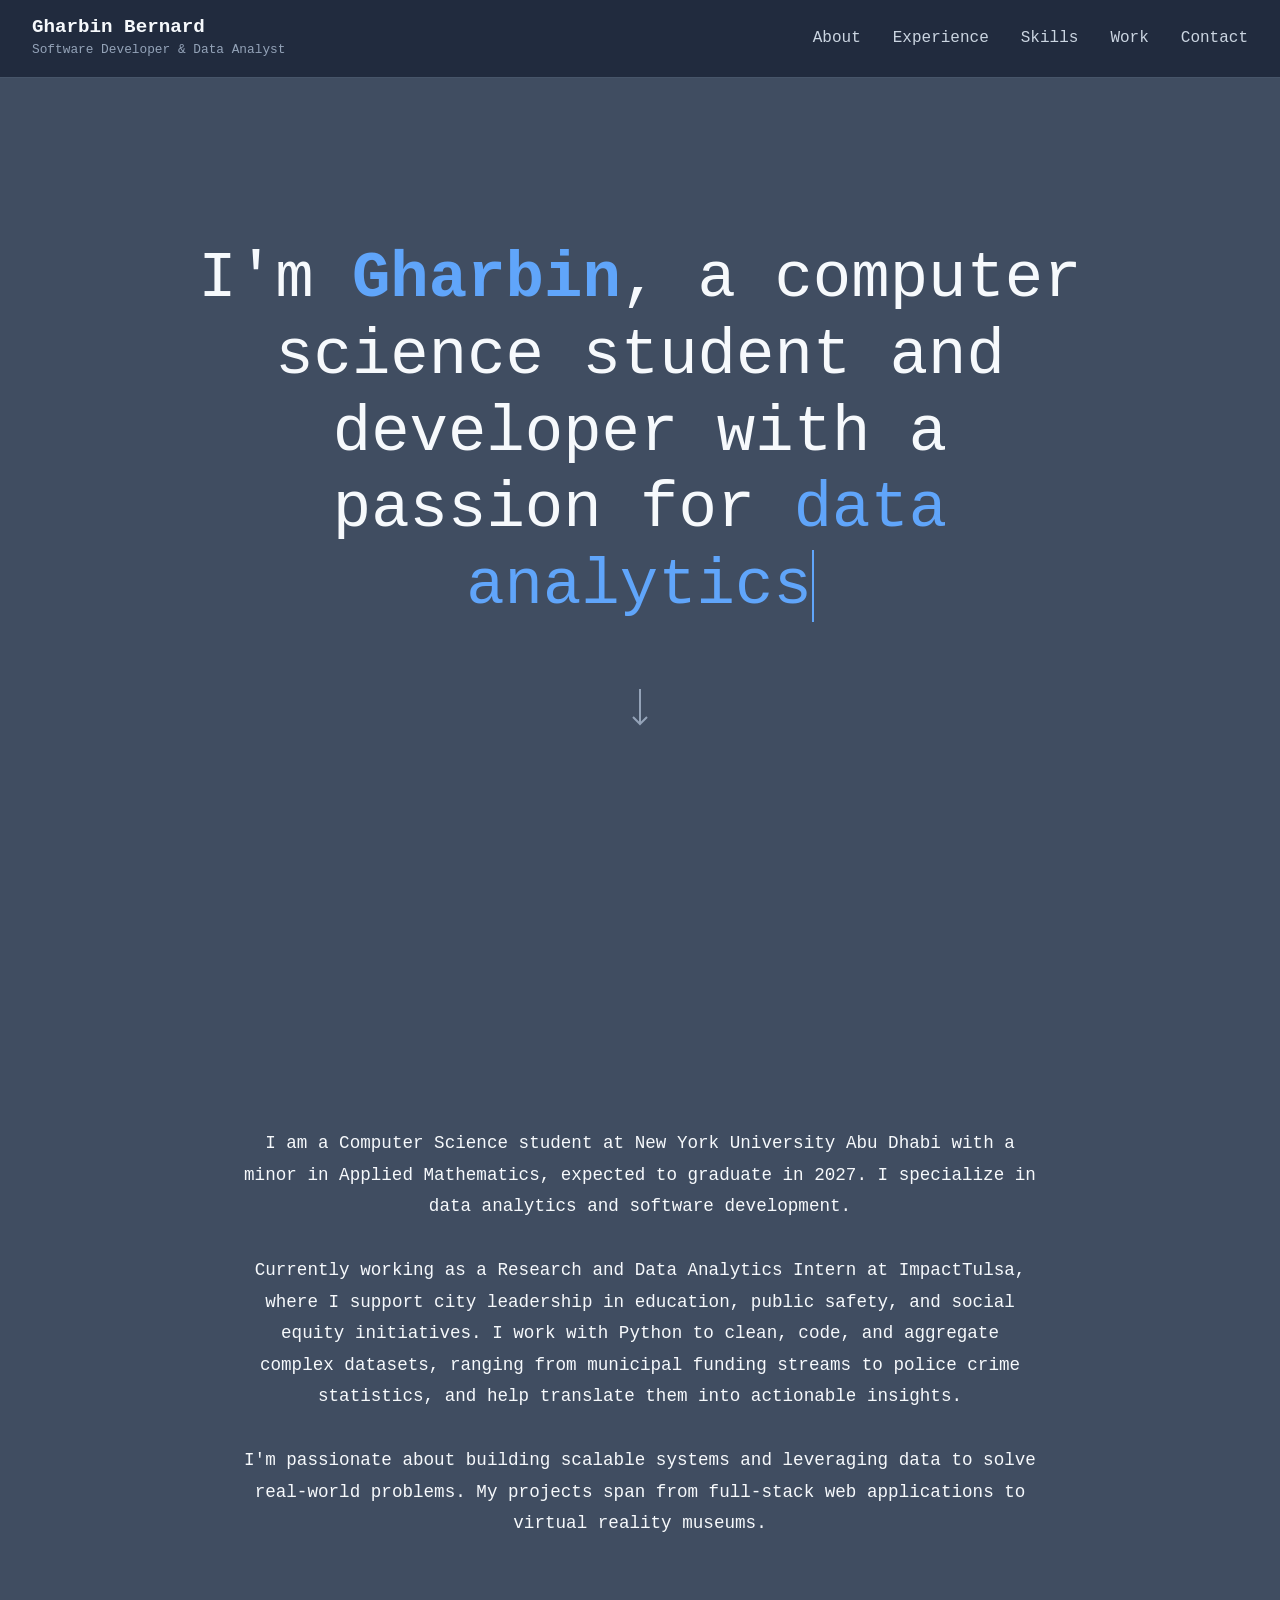
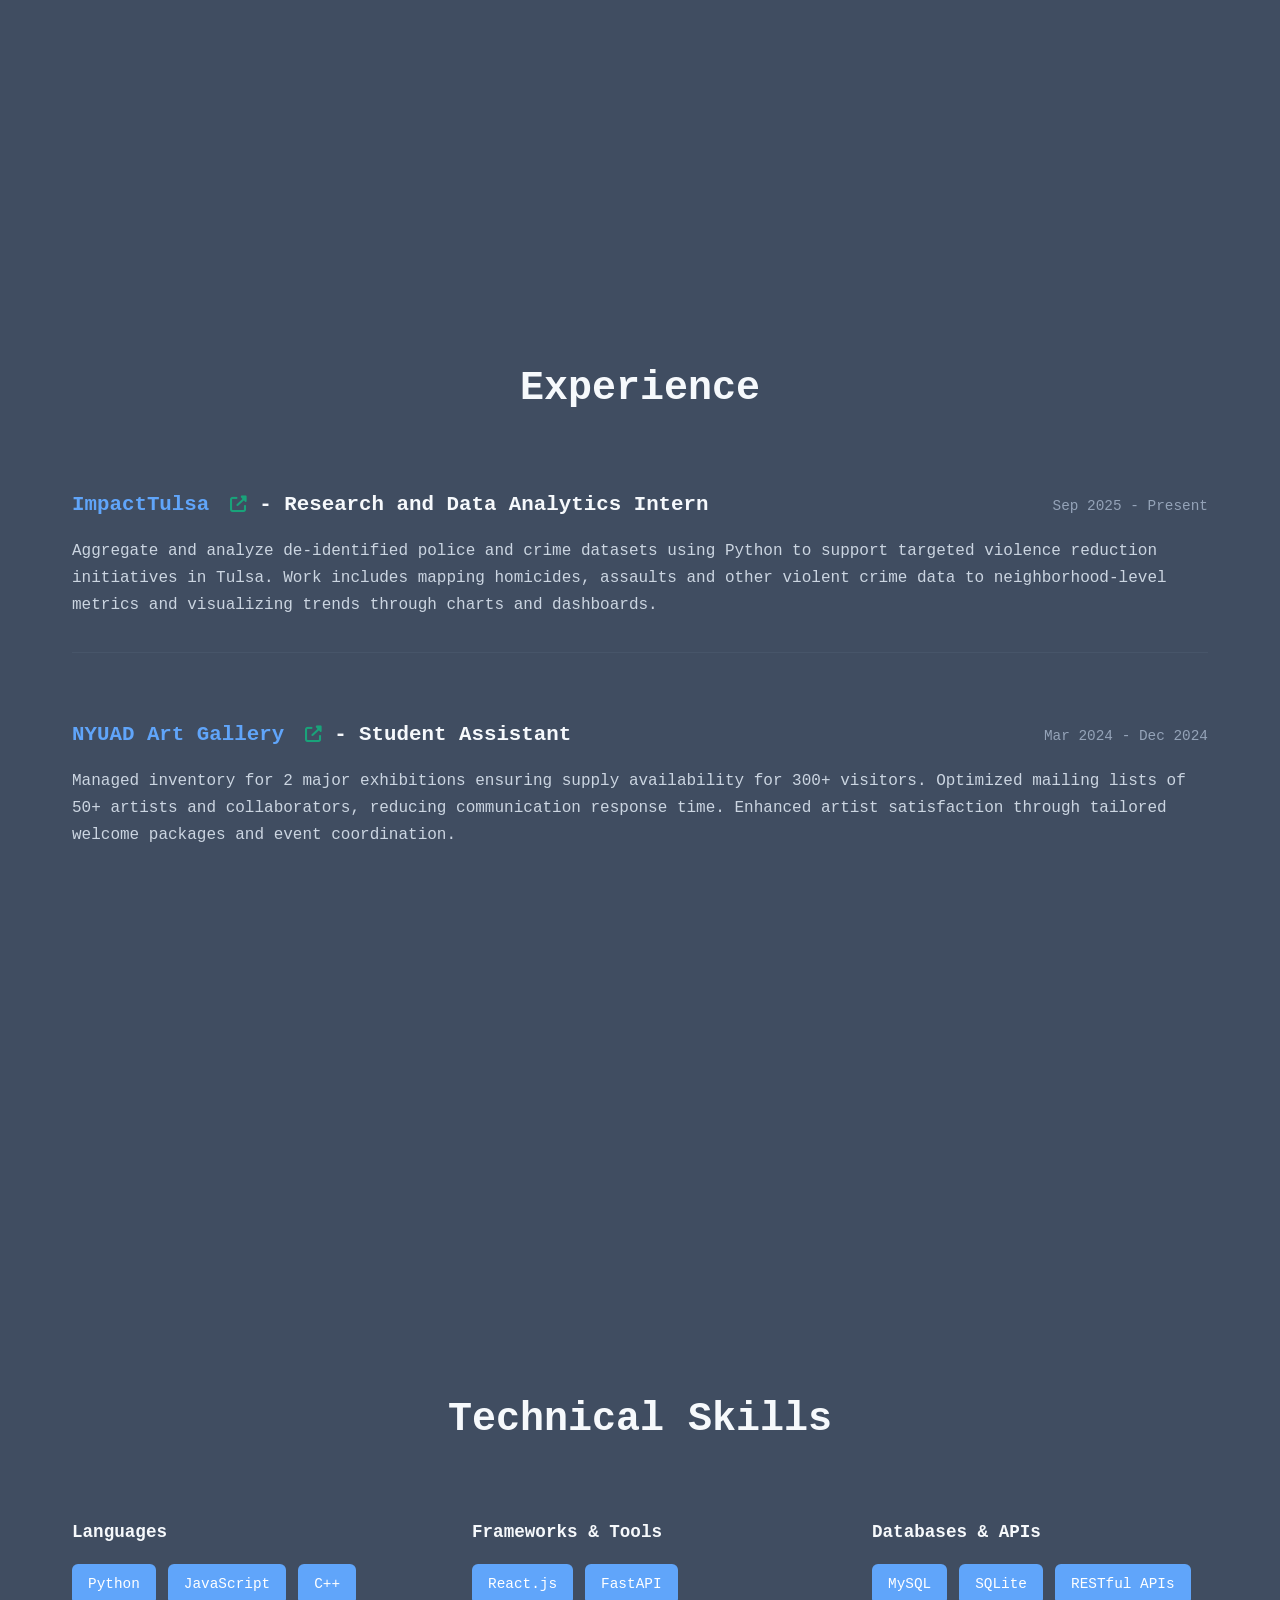
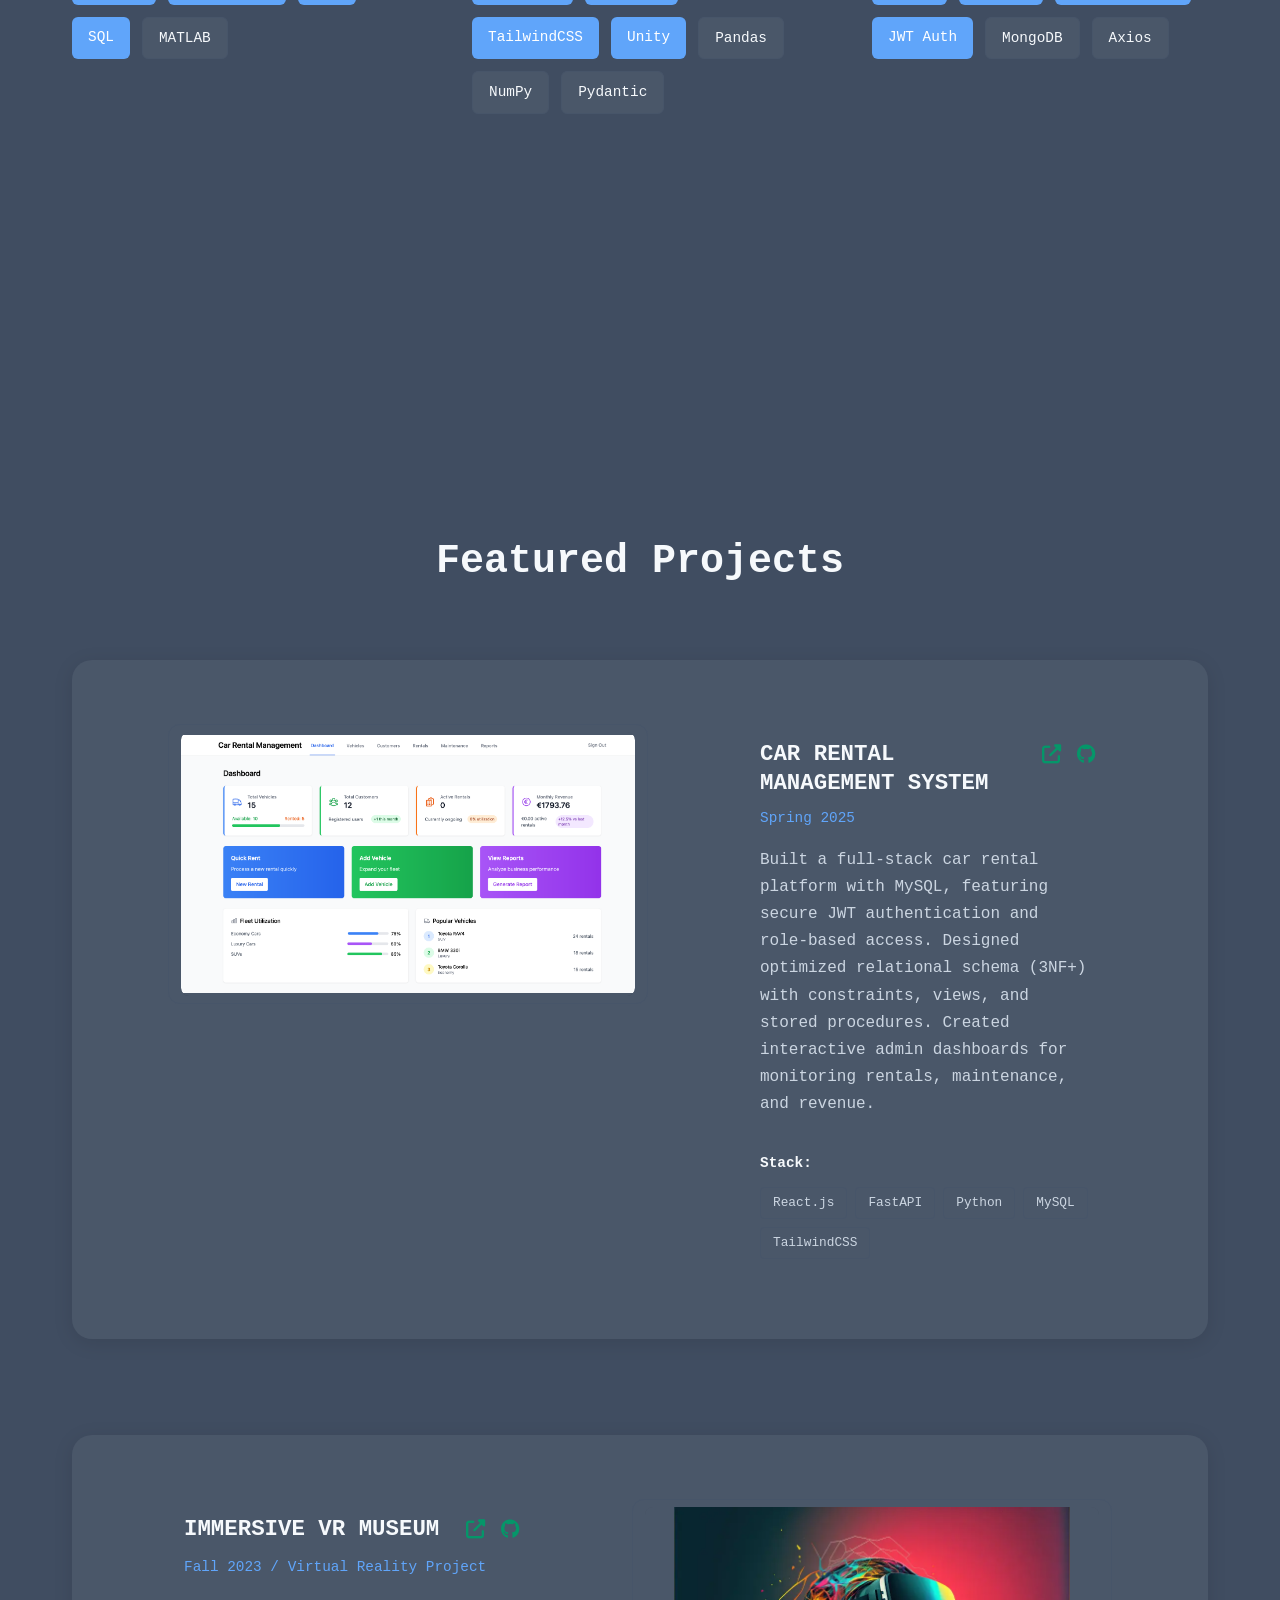
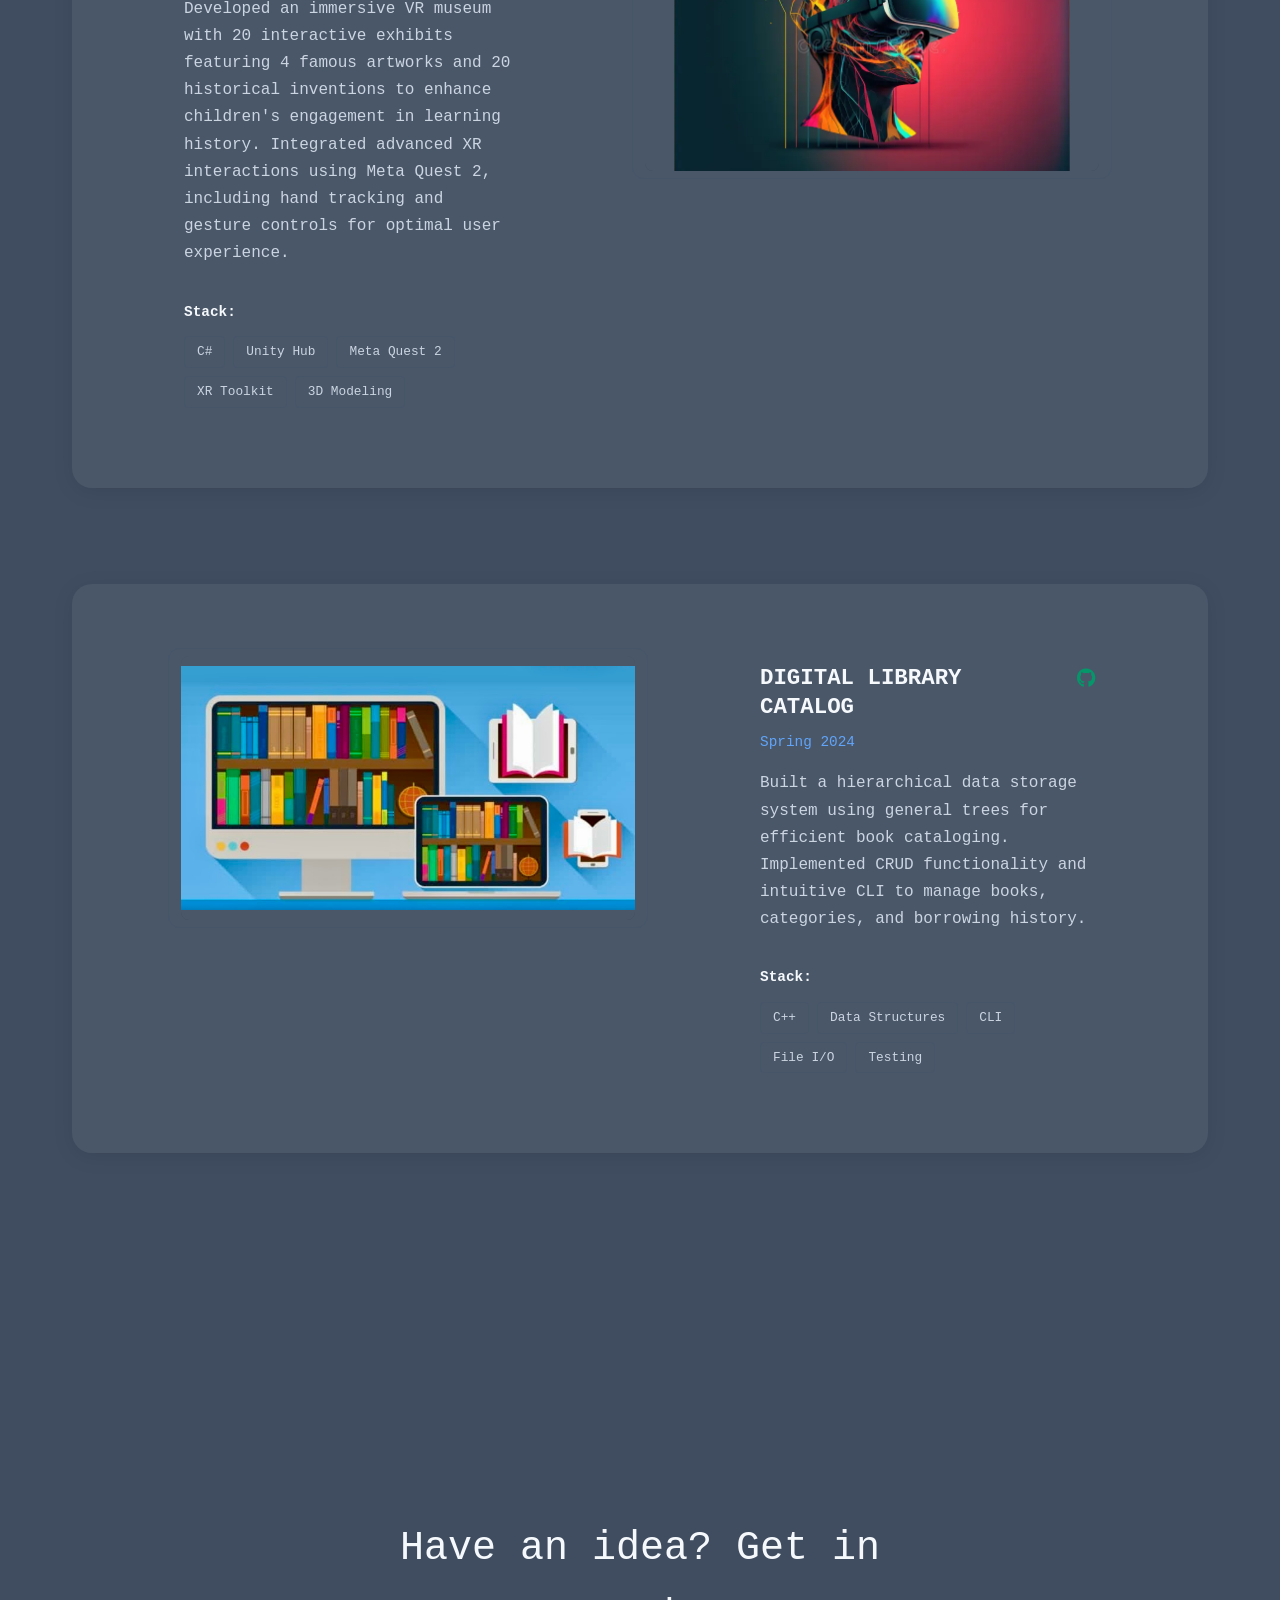
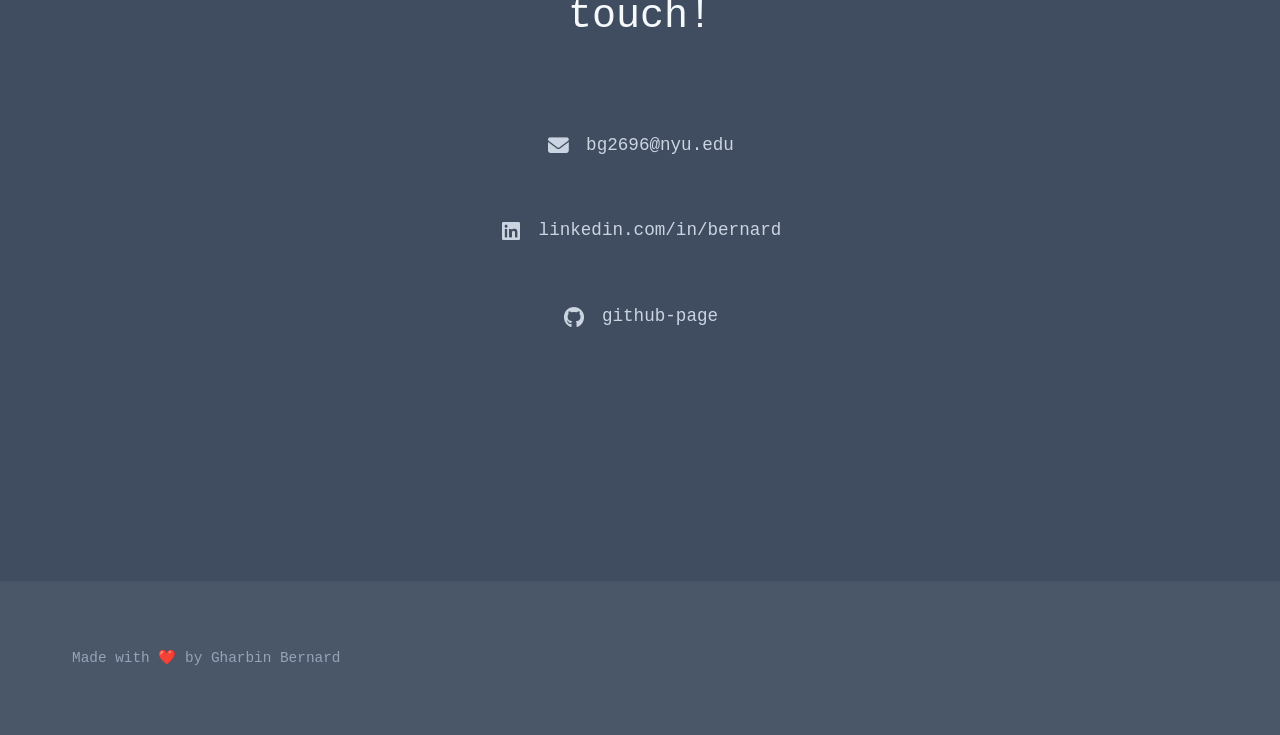
==== index.html @ 81009d08 "Improved scroll snapping and section animations" ====
<!DOCTYPE html>
<html lang="en">
<head>
    <meta charset="UTF-8">
    <meta name="viewport" content="width=device-width, initial-scale=1.0">
    <title>Gharbin Bernard - Software Developer & Data Analyst</title>
    <link rel="stylesheet" href="styles.css">
    <link href="https://fonts.googleapis.com/css2?family=Inter:wght@300;400;500;600;700;800&display=swap" rel="stylesheet">
    <link href="https://fonts.googleapis.com/css2?family=JetBrains+Mono:wght@400;500;600&display=swap" rel="stylesheet">
    <link rel="stylesheet" href="https://cdnjs.cloudflare.com/ajax/libs/font-awesome/6.4.0/css/all.min.css">
</head>
<body>
    <!-- Minimal Navigation -->
    <nav class="nav">
        <div class="nav-brand">
            <span class="brand-text">Gharbin Bernard</span>
            <span class="brand-subtitle">Software Developer & Data Analyst</span>
        </div>
        <div class="nav-links">
            <a href="#about">About</a>
            <a href="#experience">Experience</a>
            <a href="#skills">Skills</a>
            <a href="#work">Work</a>
            <a href="#contact">Contact</a>
        </div>
    </nav>

    <main>
        <!-- Hero Section -->
        <section class="hero" id="home">
        <div class="hero-content">
            <div class="hero-text">
                <h1 class="hero-title">
                    I'm <span class="highlight">Gharbin</span>, a computer science student and developer 
                    with a passion for <span class="typewriter" data-words="data analytics,sofware development,formula 1"></span>
                </h1>
                <div class="hero-arrow">
                    <svg width="24" height="40" viewBox="0 0 24 40">
                        <path d="M12 0L12 35M5 28L12 35L19 28" stroke="currentColor" stroke-width="2" fill="none"/>
                    </svg>
                </div>
            </div>
        </div>
    </section>

    <!-- About Section -->
    <section class="section" id="about">
        <div class="container">
            <div class="section-content">
                <div class="section-text">
                    <p class="intro-text">
                        I am a Computer Science student at New York University Abu Dhabi with a minor in Applied Mathematics, 
                        expected to graduate in 2027. I specialize in data analytics and software development.
                    </p>
                    <p class="intro-text">
                        Currently working as a Research and Data Analytics Intern at ImpactTulsa, 
                        where I support city leadership in education, public safety, and social equity initiatives. 
                        I work with Python to clean, code, and aggregate complex datasets, ranging from municipal funding streams 
                        to police crime statistics, and help translate them into actionable insights. 
                    </p>

                    <p class="intro-text">
                        I'm passionate about building scalable systems and leveraging data to solve real-world problems. 
                        My projects span from full-stack web applications to virtual reality museums.
                    </p>
                </div>
            </div>
        </div>
    </section>

    <!-- Experience Section -->
    <section class="section" id="experience">
        <div class="container">
            <h2 class="section-title">Experience</h2>
            
            <div class="experience-item">
                <div class="exp-header">
                    <h3><a href="https://impacttulsa.org/" target="_blank" class="company-link">ImpactTulsa <i class="fas fa-external-link-alt"></i></a> - Research and Data Analytics Intern</h3>
                    <span class="exp-period">Sep 2025 - Present</span>
                </div>
                <p class="exp-description">
                    <p class="exp-description">
                        Aggregate and analyze de-identified police and crime datasets using Python to support targeted violence reduction initiatives in Tulsa. 
                        Work includes mapping homicides, assaults and other violent crime data to neighborhood-level metrics 
                        and visualizing trends through charts and dashboards. 
            </div>

            <div class="experience-item">
                <div class="exp-header">
                    <h3><a href="https://www.nyuad-artgallery.org/" target="_blank" class="company-link">NYUAD Art Gallery <i class="fas fa-external-link-alt"></i></a> - Student Assistant</h3>
                    <span class="exp-period">Mar 2024 - Dec 2024</span>
                </div>
                <p class="exp-description">
                    Managed inventory for 2 major exhibitions ensuring supply availability for 300+ visitors. 
                    Optimized mailing lists of 50+ artists and collaborators, reducing communication response time. 
                    Enhanced artist satisfaction through tailored welcome packages and event coordination.
                </p>
            </div>
        </div>
    </section>

    <!-- Skills Section -->
    <section class="section" id="skills">
        <div class="container">
            <h2 class="section-title">Technical Skills</h2>
            
            <div class="skills-grid">
                <div class="skill-category">
                    <h3 class="skill-category-title">Languages</h3>
                    <div class="skill-tags">
                        <span class="skill-tag primary">Python</span>
                        <span class="skill-tag primary">JavaScript</span>
                        <span class="skill-tag primary">C++</span>
                        <span class="skill-tag primary">SQL</span>
                        <span class="skill-tag secondary">MATLAB</span>
                    </div>
                </div>
                
                <div class="skill-category">
                    <h3 class="skill-category-title">Frameworks & Tools</h3>
                    <div class="skill-tags">
                        <span class="skill-tag primary">React.js</span>
                        <span class="skill-tag primary">FastAPI</span>
                        <span class="skill-tag primary">TailwindCSS</span>
                        <span class="skill-tag primary">Unity</span>
                        <span class="skill-tag secondary">Pandas</span>
                        <span class="skill-tag secondary">NumPy</span>
                        <span class="skill-tag secondary">Pydantic</span>
                    </div>
                </div>
                
                <div class="skill-category">
                    <h3 class="skill-category-title">Databases & APIs</h3>
                    <div class="skill-tags">
                        <span class="skill-tag primary">MySQL</span>
                        <span class="skill-tag primary">SQLite</span>
                        <span class="skill-tag primary">RESTful APIs</span>
                        <span class="skill-tag primary">JWT Auth</span>
                        <span class="skill-tag secondary">MongoDB</span>
                        <span class="skill-tag secondary">Axios</span>
                    </div>
                </div>
            </div>
        </div>
    </section>

    <!-- Work Section -->
    <section class="section" id="work">
        <div class="container">
            <h2 class="section-title">Featured Projects</h2>
            
            <div class="work-grid">
                <!-- Car Rental Management System -->
                <div class="work-item">
                    <div class="work-image">
                        <div class="project-preview">
                            <img src="images/car_rental.png" alt="Car Rental Management System Screenshot" class="project-screenshot">
                        </div>
                    </div>
                    <div class="work-content">
                        <div class="work-header">
                            <h3>CAR RENTAL MANAGEMENT SYSTEM</h3>
                            <div class="work-links">
                                <a href="https://car-rental-management-system-teal.vercel.app/" class="work-link">
                                    <i class="fas fa-external-link-alt"></i>
                                </a>
                                <a href="https://github.com/GharbinBern/Car-Rental-Management-System" class="work-link">
                                    <i class="fab fa-github"></i>
                                </a>
                            </div>
                        </div>
                        <span class="work-context">Spring 2025 </span>
                        <p class="work-description">
                            Built a full-stack car rental platform with MySQL, featuring secure JWT authentication 
                            and role-based access. Designed optimized relational schema (3NF+) with constraints, views, and stored procedures. 
                            Created interactive admin dashboards for monitoring rentals, maintenance, and revenue.
                        </p>
                        <div class="work-stack">
                            <span class="stack-title">Stack:</span>
                            <div class="stack-tags">
                                <span class="stack-tag">React.js</span>
                                <span class="stack-tag">FastAPI</span>
                                <span class="stack-tag">Python</span>
                                <span class="stack-tag">MySQL</span>
                                <span class="stack-tag">TailwindCSS</span>
                            </div>
                        </div>
                    </div>
                </div>

                <!-- VR Museum -->
                <div class="work-item">
                    <div class="work-image">
                        <div class="project-preview">
                            <img src="images/virtual.png" alt="VR" class="project-screenshot">
                        </div>
                    </div>
                    <div class="work-content">
                        <div class="work-header">
                            <h3>IMMERSIVE VR MUSEUM</h3>
                            <div class="work-links">
                                <a href="#" class="work-link">
                                    <i class="fas fa-external-link-alt"></i>
                                </a>
                                <a href="#" class="work-link">
                                    <i class="fab fa-github"></i>
                                </a>
                            </div>
                        </div>
                        <span class="work-context">Fall 2023 / Virtual Reality Project</span>
                        <p class="work-description">
                            Developed an immersive VR museum with 20 interactive exhibits featuring 4 famous artworks and 20 historical 
                            inventions to enhance children's engagement in learning history. Integrated advanced XR interactions using 
                            Meta Quest 2, including hand tracking and gesture controls for optimal user experience.
                        </p>
                        <div class="work-stack">
                            <span class="stack-title">Stack:</span>
                            <div class="stack-tags">
                                <span class="stack-tag">C#</span>
                                <span class="stack-tag">Unity Hub</span>
                                <span class="stack-tag">Meta Quest 2</span>
                                <span class="stack-tag">XR Toolkit</span>
                                <span class="stack-tag">3D Modeling</span>
                            </div>
                        </div>
                    </div>
                </div>

                <!-- Digital Library Catalog -->
                <div class="work-item">
                    <div class="work-image">
                        <div class="project-preview">
                            <img src="images/digilib Medium.png" alt="Digital Library Catalog" class="project-screenshot">
                        </div>
                    </div>
                    <div class="work-content">
                        <div class="work-header">
                            <h3>DIGITAL LIBRARY CATALOG</h3>
                            <div class="work-links">
                                <a href="https://github.com/GharbinBern/Digital-Library-Catalog" class="work-link">
                                    <i class="fab fa-github"></i>
                                </a>
                            </div>
                        </div>
                        <span class="work-context">Spring 2024 </span>
                        <p class="work-description">
                            Built a hierarchical data storage system using general trees for efficient book cataloging. 
                            Implemented CRUD functionality and intuitive CLI to manage books, categories, and borrowing history. 
                        </p>
                        <div class="work-stack">
                            <span class="stack-title">Stack:</span>
                            <div class="stack-tags">
                                <span class="stack-tag">C++</span>
                                <span class="stack-tag">Data Structures</span>
                                <span class="stack-tag">CLI</span>
                                <span class="stack-tag">File I/O</span>
                                <span class="stack-tag">Testing</span>
                            </div>
                        </div>
                    </div>
                </div>
            </div>
        </div>
    </section>

    <!-- Contact Section -->
    <section class="section" id="contact">
        <div class="container">
            <div class="contact-content">
                <h2 class="contact-title">Have an idea? Get in touch!</h2>
                <div class="contact-links">
                    <a href="mailto:bg2696@nyu.edu" class="contact-link">
                        <i class="fas fa-envelope"></i>
                        <span>bg2696@nyu.edu</span>
                    </a>
                    <a href="https://linkedin.com/in/bernard-gharbin" class="contact-link" target="_blank">
                        <i class="fab fa-linkedin"></i>
                        <span>linkedin.com/in/bernard</span>
                    </a>
                    <a href="https://github.com/GharbinBern" class="contact-link" target="_blank">
                        <i class="fab fa-github"></i>
                        <span>github-page</span>
                    </a>
                </div>
            </div>
        </div>
    </section>
    </main>

    <!-- Footer -->
    <footer class="footer">
        <div class="container">
            <div class="footer-content">
                <p>Made with ❤️  by Gharbin Bernard</p>
            </div>
        </div>
    </footer>

    <script src="script.js"></script>
</body>
</html>
---- styles.css ----
/* Reset and Base Styles */
* {
    margin: 0;
    padding: 0;
    box-sizing: border-box;
    -webkit-tap-highlight-color: transparent;
    -webkit-touch-callout: none;
    -webkit-user-select: none;
    -moz-user-select: none;
    -ms-user-select: none;
    user-select: none;
}

/* Remove focus outlines globally */
*:focus,
*:focus-visible,
*:active {
    outline: none !important;
    box-shadow: none !important;
}


:root {
    /* Dark Theme Colors */
    --primary-color: #ffffff;
    --secondary-color: #cbd5e1;
    --accent-color: #60a5fa;
    --accent-hover: #3b82f6;
    --text-primary: #f6f9fc;
    --text-secondary: #cbd5e1;
    --text-muted: #94a3b8;
    --background: #404d61;
    --surface: #4a5769;
    --border: #475569;
    --success: #10b981;

    /* Typography */
    --font-mono: 'Courier New', 'Courier', monospace;
    
    /* Spacing */
    --space-sm: 1rem;
    --space-md: 2rem;
    --space-lg: 4rem;
    --space-xl: 6rem;
    --space-2xl: 8rem;
    
    /* Transitions */
    --transition: all 0.3s cubic-bezier(0.4, 0, 0.2, 1);
}

html {
    scroll-behavior: smooth;
    scroll-snap-type: y mandatory;
}

body {
    font-family: var(--font-mono);
    background-color: var(--background);
    color: var(--text-primary);
    line-height: 1.7;
    font-size: 16px;
    transition: var(--transition);
    overflow-x: hidden;
    opacity: 0;
    animation: pageLoad 0.8s ease-out forwards;
    min-height: 100vh;
}

@keyframes pageLoad {
    to { opacity: 1; }
}

/* Navigation */
.nav {
    position: fixed;
    top: 0;
    left: 0;
    right: 0;
    background: rgba(15, 23, 42, 0.9);
    backdrop-filter: blur(10px);
    border-bottom: 1px solid var(--border);
    padding: 1rem 2rem;
    display: grid;
    grid-template-columns: 1fr auto;
    align-items: center;
    z-index: 1000;
    transition: var(--transition);
}

.nav-brand {
    display: flex;
    flex-direction: column;
}

.brand-text {
    font-size: 1.2rem;
    font-weight: 700;
    color: var(--text-primary);
    line-height: 1.2;
}

.brand-subtitle {
    font-size: 0.8rem;
    color: var(--text-muted);
    font-weight: 400;
}

.nav-links {
    display: flex;
    gap: 2rem;
}

.nav-links a {
    color: var(--text-secondary);
    text-decoration: none;
    font-weight: 500;
    transition: var(--transition);
    position: relative;
}

.nav-links a:hover {
    color: var(--accent-color);
}

.nav-links a::after {
    content: '';
    position: absolute;
    bottom: -4px;
    left: 0;
    width: 0;
    height: 2px;
    background: var(--accent-color);
    transition: width 0.3s cubic-bezier(0.25, 0.46, 0.45, 0.94);
    border-radius: 1px;
}

.nav-links a:hover::after,
.nav-links a.active::after {
    width: 100%;
}

.nav-links a.active {
    color: var(--accent-color);
}

/* Layout */
.container {
    max-width: 1200px;
    margin: 0 auto;
    padding: 0 2rem;
}

.section {
    padding: var(--space-2xl) 0;
    min-height: 100vh;
    display: flex;
    align-items: center;
    scroll-snap-align: start;
    scroll-snap-stop: always;
}

.section:first-of-type {
    padding-top: calc(var(--space-2xl) + 80px);
}

/* Hero Section */
.hero {
    min-height: 100vh;
    display: flex;
    align-items: center;
    justify-content: center;
    text-align: center;
    padding-top: 80px;
    scroll-snap-align: start;
    scroll-snap-stop: always;
}

.hero-content {
    max-width: 900px;
}

.hero-title {
    font-size: clamp(2.5rem, 5vw, 4rem);
    font-weight: 300;
    line-height: 1.2;
    margin-bottom: var(--space-lg);
    color: var(--text-primary);
}

.highlight {
    color: var(--accent-color);
    font-weight: 600;
}

.typewriter {
    color: var(--accent-color);
    font-weight: 500;
    border-right: 2px solid var(--accent-color);
    animation: blink 1s infinite;
}

@keyframes blink {
    0%, 50% { border-right-color: var(--accent-color); }
    51%, 100% { border-right-color: transparent; }
}

.hero-arrow {
    margin-top: var(--space-lg);
    color: var(--text-muted);
    animation: bounce 2s infinite;
}

@keyframes bounce {
    0%, 20%, 50%, 80%, 100% { transform: translateY(0); }
    40% { transform: translateY(-10px); }
    60% { transform: translateY(-5px); }
}

/* Section Styling */
.section-title {
    font-size: 2.5rem;
    font-weight: 700;
    color: var(--text-primary);
    margin-bottom: var(--space-lg);
    text-align: center;
}

.section-content {
    max-width: 800px;
    margin: 0 auto;
    text-align: center;
}

.intro-text {
    font-size: 1.1rem;
    line-height: 1.8;
    color: var(--text-primary);
    margin-bottom: var(--space-md);
}

/* Experience Section */
.experience-item {
    margin-bottom: var(--space-lg);
    padding-bottom: var(--space-md);
    border-bottom: 1px solid var(--border);
}

.experience-item:last-child {
    border-bottom: none;
}

.exp-header {
    display: flex;
    justify-content: space-between;
    align-items: baseline;
    margin-bottom: var(--space-sm);
    flex-wrap: wrap;
    gap: 1rem;
}

.exp-header h3 {
    font-size: 1.3rem;
    font-weight: 600;
    color: var(--text-primary);
}

.exp-period {
    font-family: var(--font-mono);
    font-size: 0.9rem;
    color: var(--text-muted);
    font-weight: 500;
}

.exp-description {
    color: var(--text-secondary);
    line-height: 1.7;
}

.company-link {
    color: var(--accent-color);
    text-decoration: none;
    transition: var(--transition);
    font-weight: 600;
}

.company-link:hover {
    color: var(--accent-hover);
    text-shadow: 0 0 8px rgba(96, 165, 250, 0.3);
}

.company-link i {
    font-size: 0.8em;
    margin-left: 0.5rem;
    opacity: 0.8;
    transition: var(--transition);
    color: var(--success);
}

.company-link:hover i {
    opacity: 1;
    transform: translateX(2px) scale(1.1);
    color: #059669;
}

/* Skills Section */
.skills-grid {
    display: grid;
    grid-template-columns: repeat(3, 1fr);
    gap: var(--space-lg);
    margin-top: var(--space-lg);
}

.skill-category {
    text-align: left;
}

.skill-category-title {
    font-size: 1.1rem;
    font-weight: 600;
    color: var(--text-primary);
    margin-bottom: var(--space-sm);
    font-family: var(--font-mono);
}

.skill-tags {
    display: flex;
    flex-wrap: wrap;
    gap: 0.75rem;
}

.skill-tag {
    padding: 0.5rem 1rem;
    border-radius: 6px;
    font-size: 0.9rem;
    font-weight: 500;
    transition: var(--transition);
    cursor: default;
    position: relative;
    overflow: hidden;
}

.skill-tag::before {
    content: '';
    position: absolute;
    top: 0;
    left: -100%;
    width: 100%;
    height: 100%;
    background: linear-gradient(90deg, transparent, rgba(255, 255, 255, 0.3), transparent);
    transition: left 0.5s;
}

.skill-tag:hover::before {
    left: 100%;
}

.skill-tag:hover {
    transform: translateY(-2px) scale(1.05);
}

.skill-tag.primary {
    background: var(--accent-color);
    color: white;
}

.skill-tag.secondary {
    background: var(--surface);
    color: var(--text-primary);
    border: 1px solid var(--border);
}

.skill-tag.learning {
    background: var(--surface);
    color: var(--text-muted);
    border: 1px dashed var(--border);
}

/* Work Section */
.work-grid {
    display: flex;
    flex-direction: column;
    gap: var(--space-xl);
    margin-top: var(--space-md);
}

.work-item {
    display: grid;
    grid-template-columns: 1fr 1fr;
    gap: var(--space-xl);
    align-items: stretch;
    padding: var(--space-lg) var(--space-xl);
    background: var(--surface);
    border-radius: 20px;
    transition: var(--transition);
    opacity: 0;
    box-shadow: 0 4px 20px rgba(0, 0, 0, 0.1);
}

.work-item.animate {
    opacity: 1;
    transform: translateY(0);
}

.work-item:hover {
    transform: translateY(-8px) scale(1.02);
    box-shadow: 0 20px 40px rgba(0, 0, 0, 0.3);
}

.work-item:nth-child(even) {
    direction: rtl;
}

.work-item:nth-child(even) > * {
    direction: ltr;
}

.work-image {
    position: relative;
    height: 280px;
    min-width: 480px;
    background: var(--surface);
    border-radius: 12px;
    overflow: hidden;
    display: flex;
    align-items: center;
    justify-content: center;
    border: 1px solid var(--border);
    transition: var(--transition);
}

.work-image:hover {
    transform: scale(1.02);
    border-color: var(--accent-color);
}

.project-preview {
    width: 95%;
    height: 95%;
    display: flex;
    align-items: center;
    justify-content: center;
    overflow: hidden;
    border-radius: 8px;
}

.project-screenshot {
    width: 100%;
    height: 100%;
    object-fit: contain;
    object-position: center;
    border-radius: 8px;
    transition: var(--transition);
    box-shadow: 0 4px 12px rgba(0, 0, 0, 0.3);
}

.project-screenshot:hover {
    transform: scale(1.02);
    box-shadow: 0 8px 24px rgba(0, 0, 0, 0.4);
}

/* Work Content */
.work-content {
    text-align: left;
    display: flex;
    flex-direction: column;
    justify-content: space-between;
    min-height: 300px;
    padding: var(--space-sm);
}

.work-header {
    display: flex;
    justify-content: space-between;
    align-items: flex-start;
    margin-bottom: 0.5rem;
    gap: 1rem;
}

.work-header h3 {
    font-size: 1.4rem;
    font-weight: 700;
    color: var(--text-primary);
    line-height: 1.3;
}

.work-links {
    display: flex;
    gap: 1rem;
    flex-shrink: 0;
}

.work-link {
    color: #059669;
    font-size: 1.2rem;
    transition: var(--transition);
    text-decoration: none;
    font-weight: 600;
}

.work-link:hover {
    transform: translateY(-2px) scale(1.1);
}

.work-context {
    font-size: 0.9rem;
    color: var(--accent-color);
    font-weight: 500;
    margin-bottom: var(--space-sm);
    font-family: var(--font-mono);
}

.work-description {
    color: var(--text-secondary);
    line-height: 1.7;
    margin-bottom: var(--space-md);
}

.work-stack {
    display: flex;
    flex-direction: column;
    gap: 0.75rem;
}

.stack-title {
    font-weight: 600;
    color: var(--text-primary);
    font-size: 0.9rem;
}

.stack-tags {
    display: flex;
    flex-wrap: wrap;
    gap: 0.5rem;
}

.stack-tag {
    padding: 0.25rem 0.75rem;
    background: var(--surface);
    color: var(--text-secondary);
    font-size: 0.8rem;
    border-radius: 4px;
    border: 1px solid var(--border);
    font-family: var(--font-mono);
}

/* Contact Section */
.contact-content {
    text-align: center;
    max-width: 600px;
    margin: 0 auto;
}

.contact-title {
    font-size: 2.5rem;
    font-weight: 300;
    color: var(--text-primary);
    margin-bottom: var(--space-lg);
}

.contact-links {
    display: flex;
    flex-direction: column;
    gap: 1.5rem;
    align-items: center;
}

.contact-link {
    display: flex;
    align-items: center;
    gap: 1rem;
    color: var(--text-secondary);
    text-decoration: none;
    font-size: 1.1rem;
    transition: var(--transition);
    padding: 1rem;
    border-radius: 8px;
}

.contact-link:hover {
    color: var(--accent-color);
    background: var(--surface);
    transform: translateY(-2px);
}

.contact-link i {
    font-size: 1.3rem;
    width: 24px;
    text-align: center;
}

/* Footer */
.footer {
    background: var(--surface);
    border-top: 1px solid var(--border);
    padding: var(--space-lg) 0;
    text-align: center;
    width: 100%;
}

.footer-content {
    display: flex;
    justify-content: space-between;
    align-items: center;
    flex-wrap: wrap;
    gap: 1rem;
}

.footer-content p {
    color: var(--text-muted);
    font-size: 0.9rem;
}

.footer-links a {
    color: var(--text-muted);
    text-decoration: none;
    font-size: 0.9rem;
    transition: var(--transition);
}

.footer-links a:hover {
    color: var(--accent-color);
}

/* Responsive Design */
@media (max-width: 1024px) {
    .work-item {
        grid-template-columns: 1fr;
        text-align: center;
    }
    
    .work-item:nth-child(even) {
        direction: ltr;
    }
}

@media (max-width: 768px) {
    .nav {
        padding: 1rem;
    }
    
    .nav-links {
        display: none;
    }
    
    .container {
        padding: 0 1rem;
    }
    
    .section {
        padding: var(--space-lg) 0;
    }
    
    .hero-title {
        font-size: 2.5rem;
    }
    
    .section-title {
        font-size: 2rem;
    }
    
    .skills-grid {
        grid-template-columns: repeat(3, 1fr);
        gap: var(--space-sm);
    }
    
    .work-grid {
        gap: var(--space-lg);
    }
    
    .work-image {
        height: 200px;
        min-width: auto;
    }
    
    .exp-header {
        flex-direction: column;
        align-items: flex-start;
        gap: 0.5rem;
    }
    
    .contact-links {
        gap: 1rem;
    }
    
    .footer-content {
        flex-direction: column;
        text-align: center;
    }
}

@media (max-width: 480px) {
    .brand-text {
        font-size: 1rem;
    }
    
    .brand-subtitle {
        font-size: 0.7rem;
    }
    
    .hero-title {
        font-size: 2rem;
    }
    
    .section-title {
        font-size: 1.8rem;
    }
    
    .work-header {
        flex-direction: column;
        align-items: flex-start;
        gap: 0.5rem;
    }
    
    .work-header h3 {
        font-size: 1.2rem;
    }
}

/* Animation utilities */
.fade-in {
    opacity: 0;
    transform: translateY(50px);
    transition: var(--transition);
}

.fade-in.visible {
    opacity: 1;
    transform: translateY(0);
}

/* Accessibility */
@media (prefers-reduced-motion: reduce) {
    * {
        animation-duration: 0.01ms !important;
        animation-iteration-count: 1 !important;
        transition-duration: 0.01ms !important;
    }
}

/* Focus styles for accessibility */
a:focus,
button:focus {
    outline: 2px solid var(--accent-color);
    outline-offset: 2px;
}

/* Selection */
::selection {
    background: var(--accent-color);
    color: white;
}
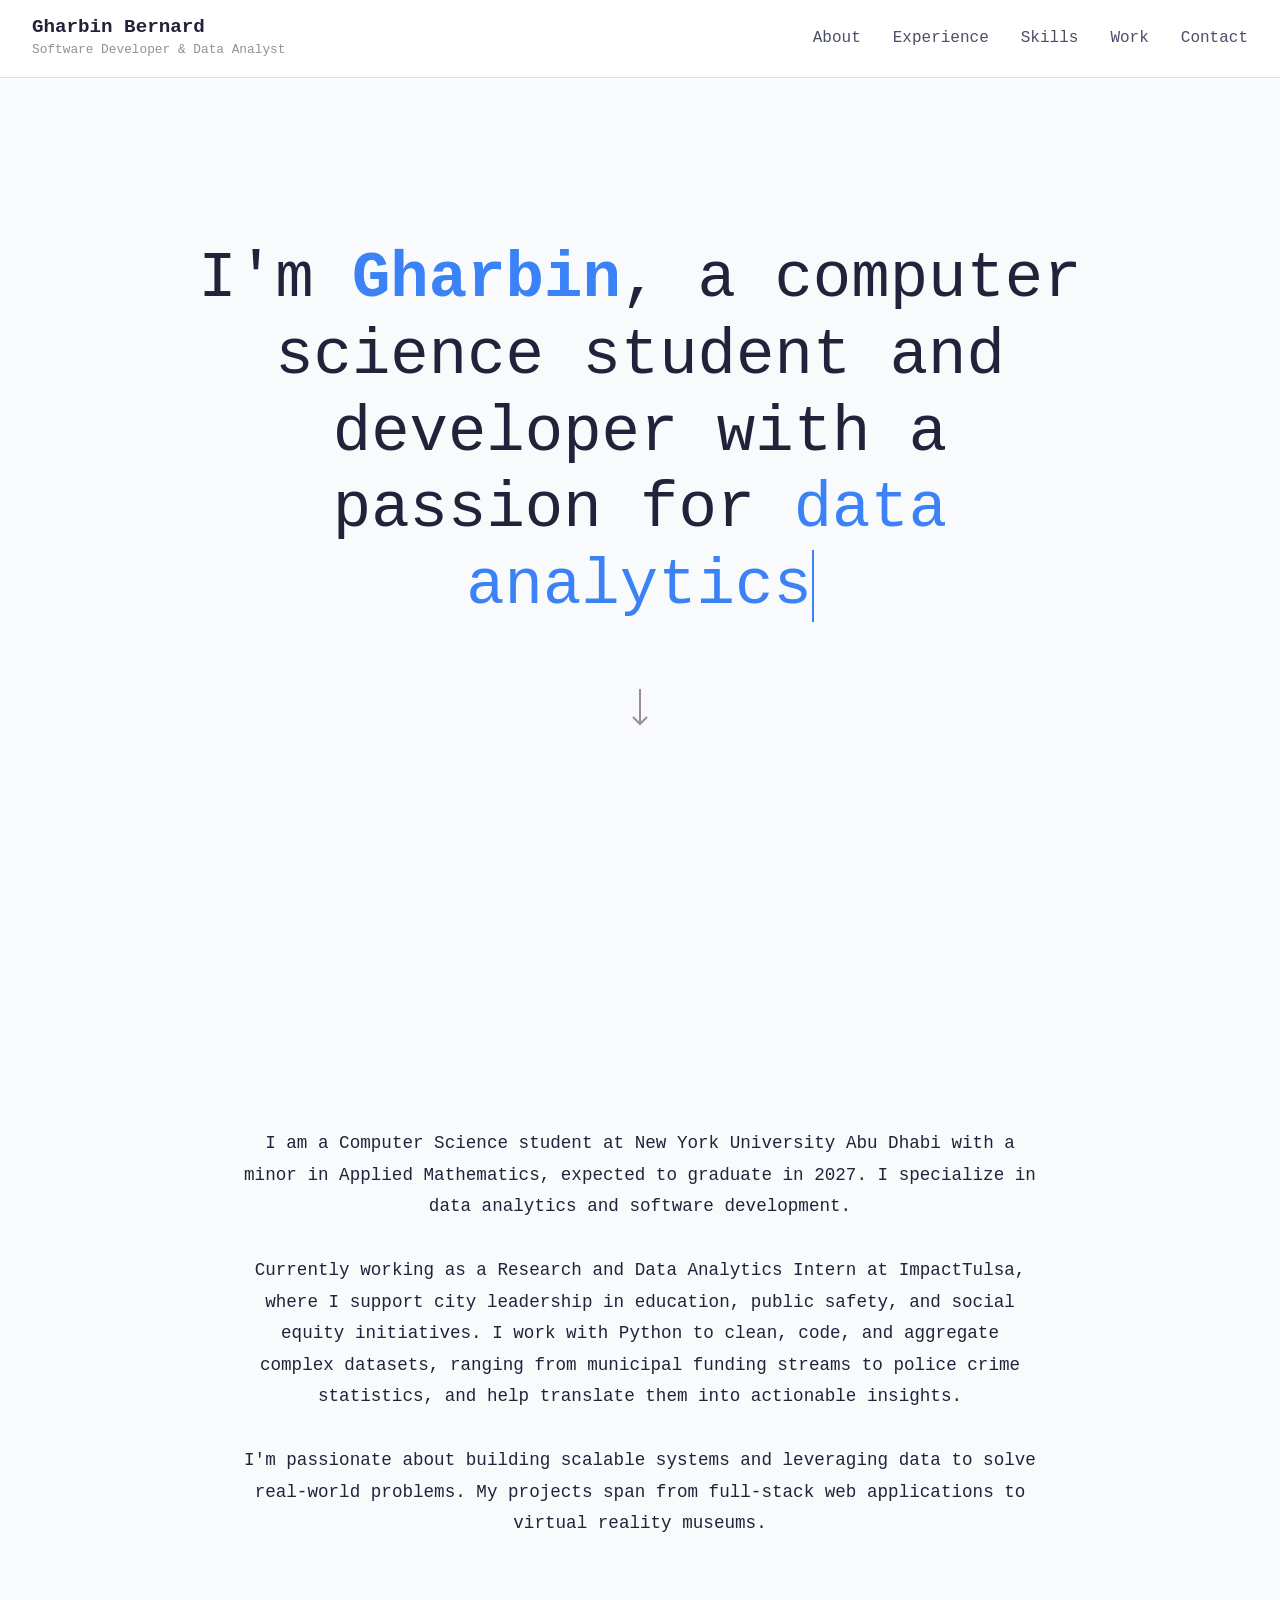
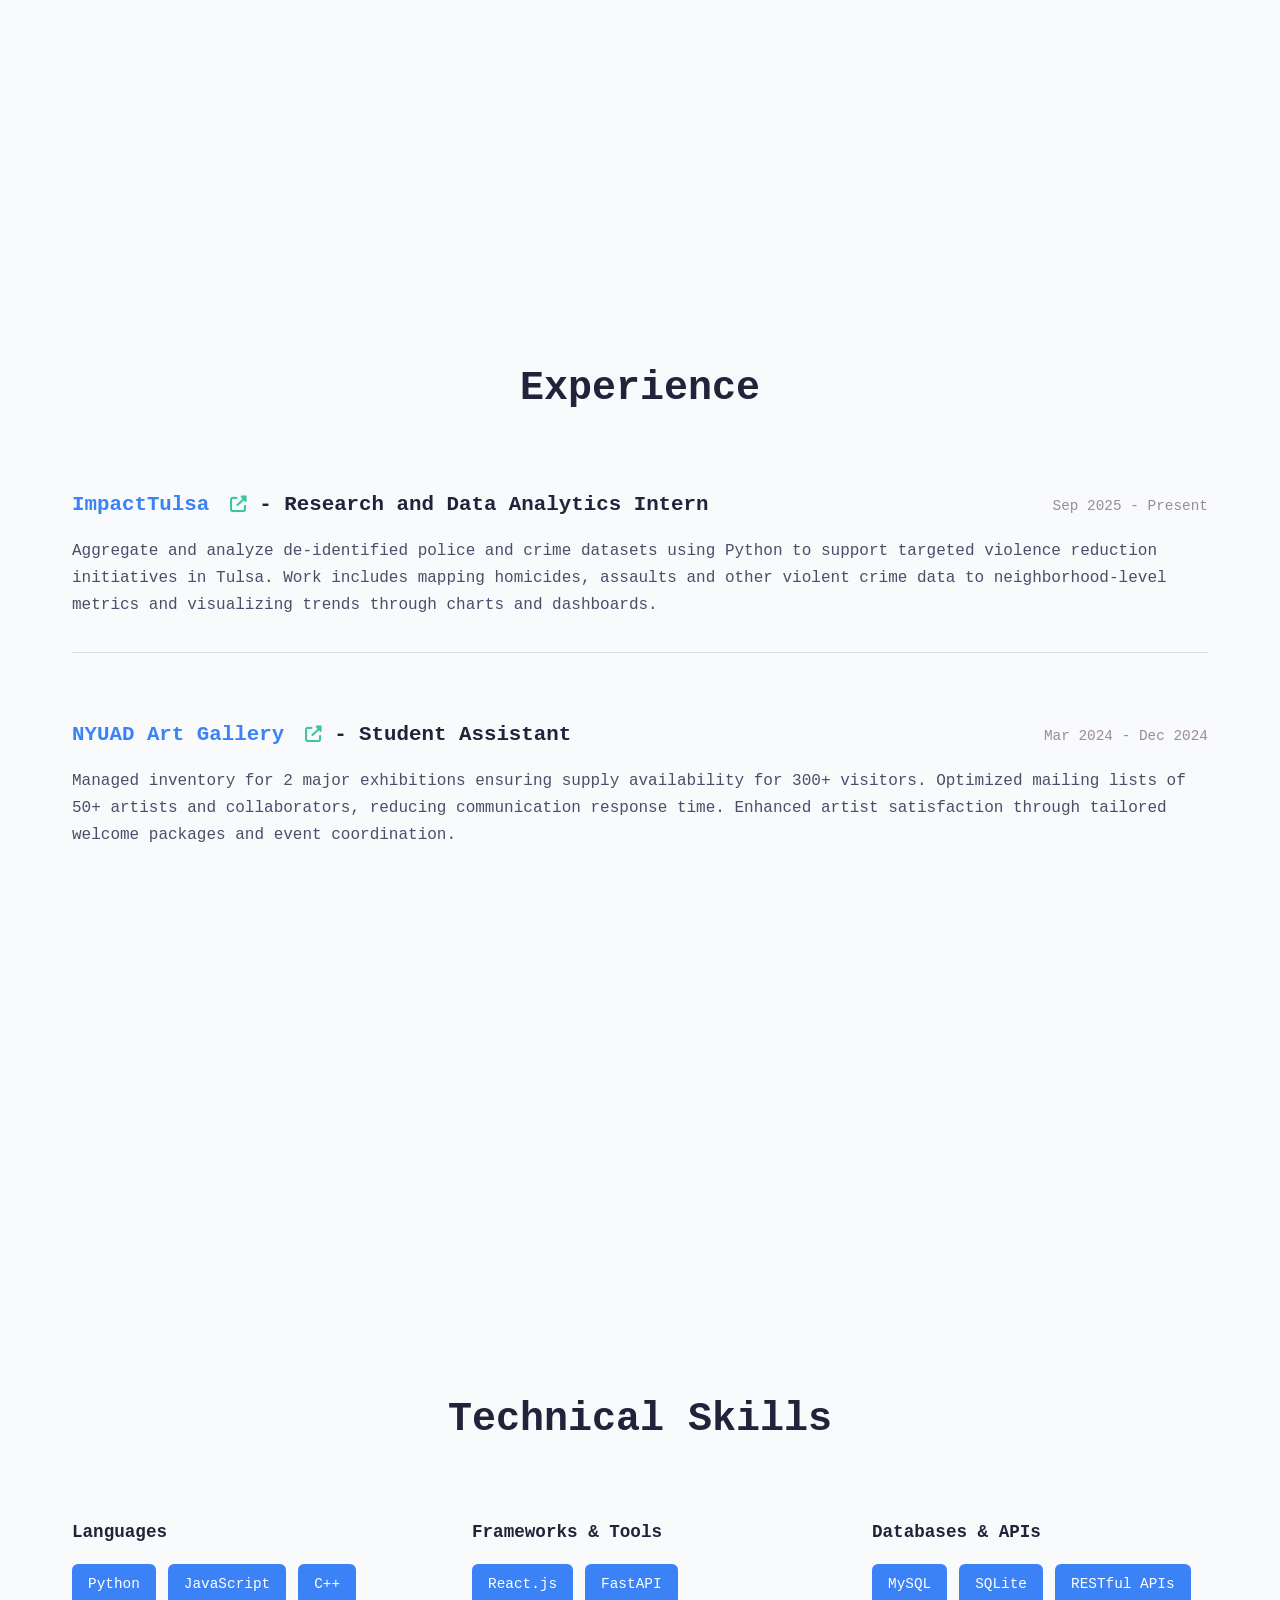
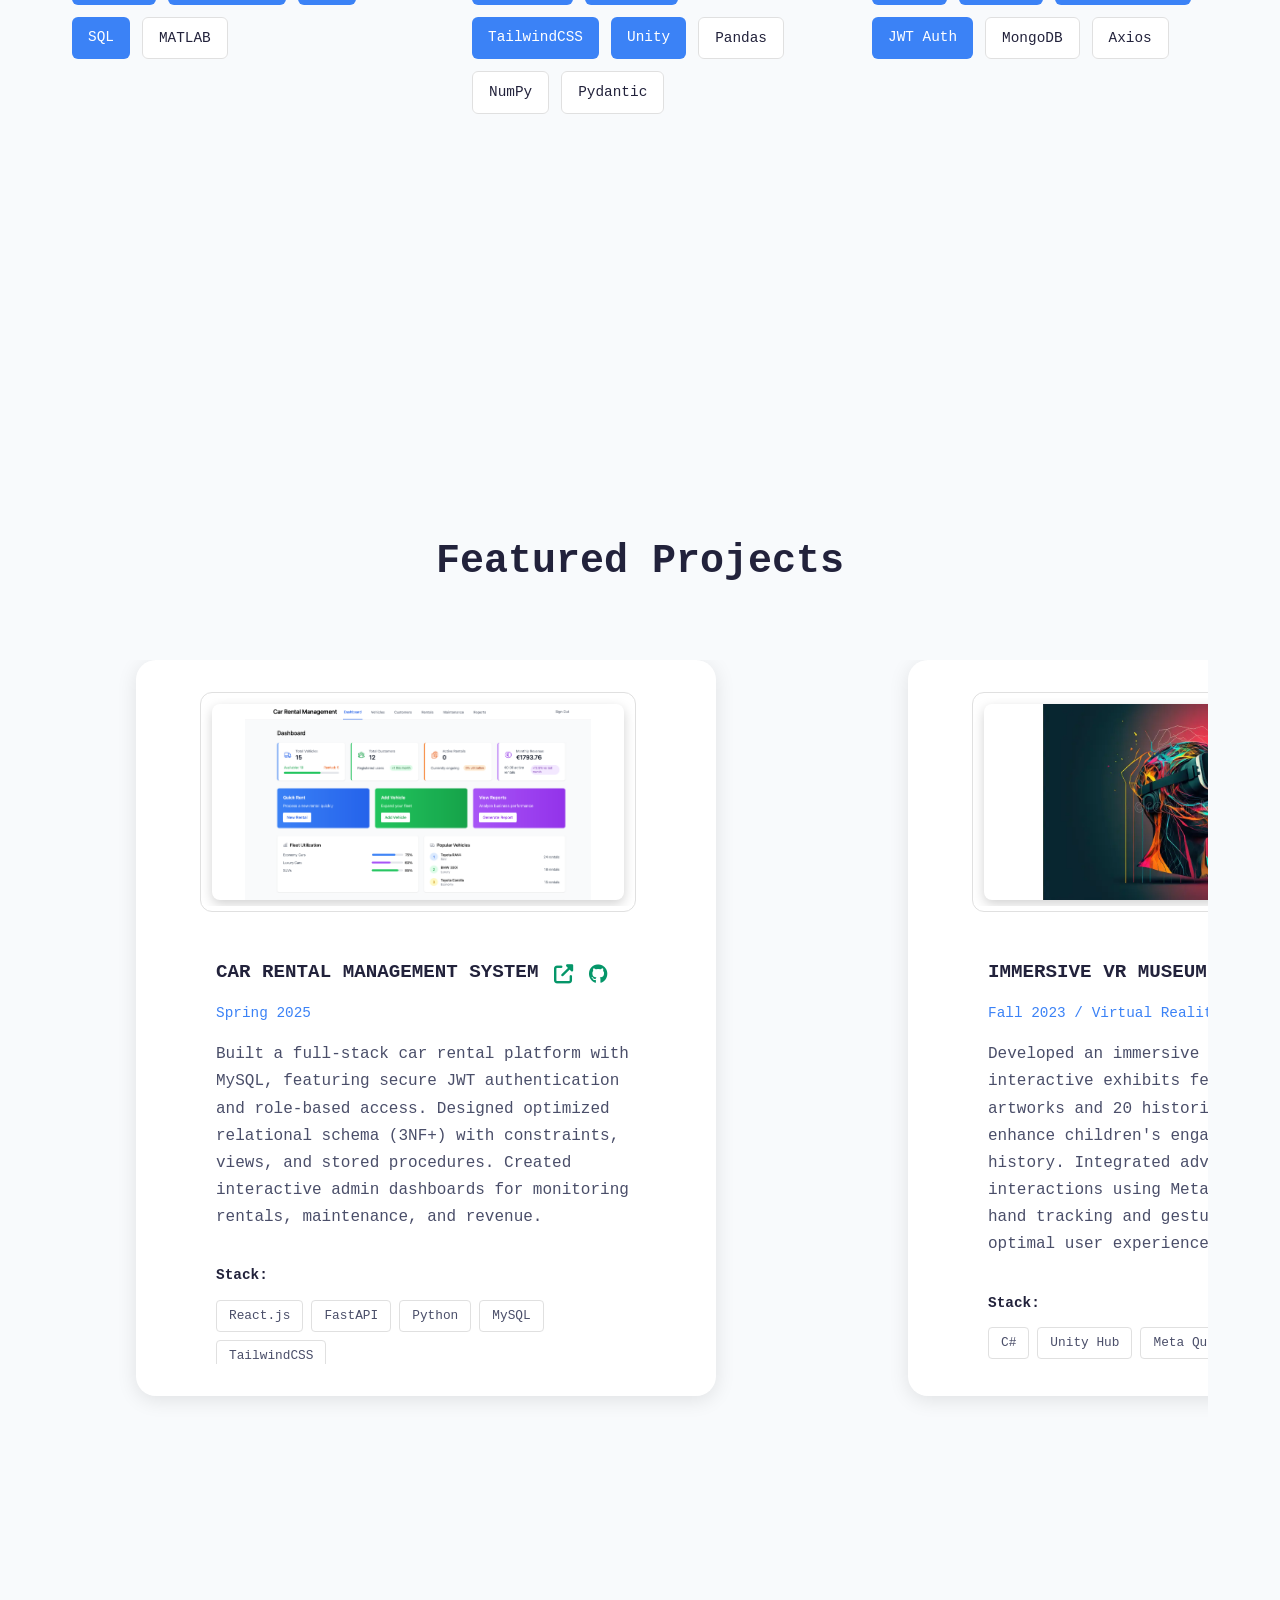
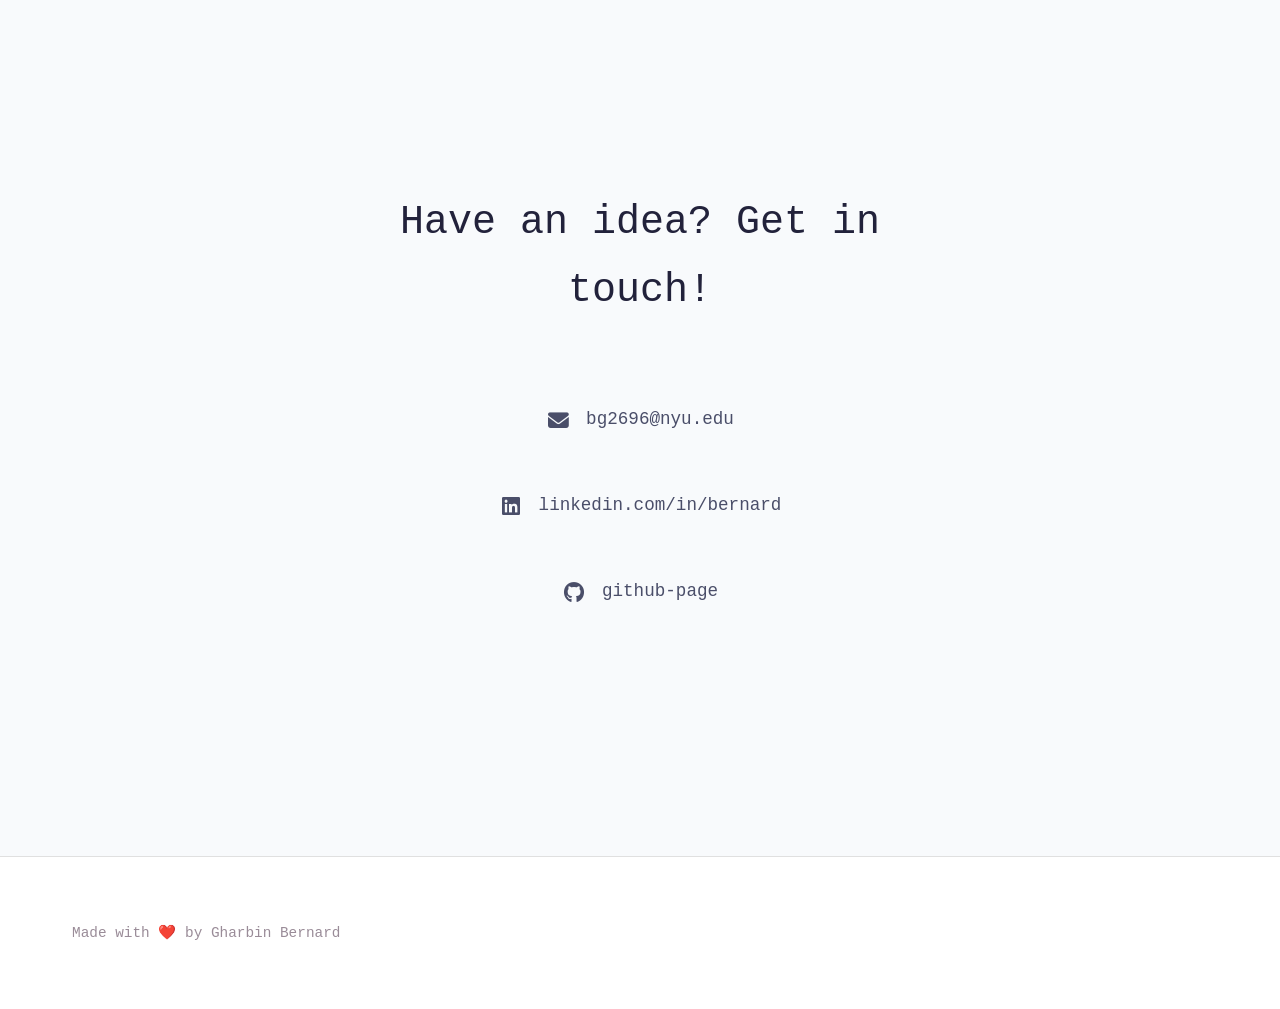
==== commit 6d126e15: "add VR github link" ====
--- a/index.html
+++ b/index.html
@@ -202,7 +202,7 @@
                                 <a href="#" class="work-link">
                                     <i class="fas fa-external-link-alt"></i>
                                 </a>
-                                <a href="#" class="work-link">
+                                <a href="https://github.com/GharbinBern/Virtual-Museum" class="work-link">
                                     <i class="fab fa-github"></i>
                                 </a>
                             </div>
--- a/styles.css
+++ b/styles.css
@@ -1,4 +1,4 @@
-/* Reset and Base Styles */
+
 * {
     margin: 0;
     padding: 0;
@@ -11,7 +11,6 @@
     user-select: none;
 }
 
-/* Remove focus outlines globally */
 *:focus,
 *:focus-visible,
 *:active {
@@ -21,17 +20,17 @@
 
 
 :root {
-    /* Dark Theme Colors */
-    --primary-color: #ffffff;
-    --secondary-color: #cbd5e1;
-    --accent-color: #60a5fa;
-    --accent-hover: #3b82f6;
-    --text-primary: #f6f9fc;
-    --text-secondary: #cbd5e1;
-    --text-muted: #94a3b8;
-    --background: #404d61;
-    --surface: #4a5769;
-    --border: #475569;
+    /* Light Theme Colors */
+    --primary-color: #22223b;
+    --secondary-color: #4a4e69;
+    --accent-color: #3b82f6;
+    --accent-hover: #2563eb;
+    --text-primary: #22223b;
+    --text-secondary: #4a4e69;
+    --text-muted: #9a8c98;
+    --background: #f8fafc;
+    --surface: #ffffff;
+    --border: #e0e0e0;
     --success: #10b981;
 
     /* Typography */
@@ -76,7 +75,7 @@
     top: 0;
     left: 0;
     right: 0;
-    background: rgba(15, 23, 42, 0.9);
+    background: rgba(255, 255, 255, 0.95);
     backdrop-filter: blur(10px);
     border-bottom: 1px solid var(--border);
     padding: 1rem 2rem;
@@ -95,7 +94,7 @@
 .brand-text {
     font-size: 1.2rem;
     font-weight: 700;
-    color: var(--text-primary);
+    color: var(--primary-color);
     line-height: 1.2;
 }
 
@@ -111,7 +110,7 @@
 }
 
 .nav-links a {
-    color: var(--text-secondary);
+    color: var(--secondary-color);
     text-decoration: none;
     font-weight: 500;
     transition: var(--transition);
@@ -376,48 +375,58 @@
 }
 
 /* Work Section */
+
 .work-grid {
     display: flex;
+    flex-direction: row;
+    gap: var(--space-lg);
+    margin-top: var(--space-md);
+    flex-wrap: nowrap;
+    overflow-x: auto;
+    scroll-snap-type: x mandatory;
+    -webkit-overflow-scrolling: touch;
+    padding-bottom: 2rem;
+}
+
+
+.work-item {
+    display: flex;
     flex-direction: column;
-    gap: var(--space-xl);
-    margin-top: var(--space-md);
-}
-
-.work-item {
-    display: grid;
-    grid-template-columns: 1fr 1fr;
-    gap: var(--space-xl);
+    justify-content: space-between;
     align-items: stretch;
-    padding: var(--space-lg) var(--space-xl);
+    min-width: 580px;
+    max-width: 1280px;
+    margin-right: var(--space-lg);
+    margin-left: var(--space-lg);
+    padding: var(--space-md) var(--space-lg);
     background: var(--surface);
     border-radius: 20px;
     transition: var(--transition);
     opacity: 0;
     box-shadow: 0 4px 20px rgba(0, 0, 0, 0.1);
-}
+    box-sizing: border-box;
+    font-size: 1rem;
+    text-align: left;
+    scroll-snap-align: center;
+}
+
 
 .work-item.animate {
     opacity: 1;
     transform: translateY(0);
 }
 
+
 .work-item:hover {
-    transform: translateY(-8px) scale(1.02);
-    box-shadow: 0 20px 40px rgba(0, 0, 0, 0.3);
-}
-
-.work-item:nth-child(even) {
-    direction: rtl;
-}
-
-.work-item:nth-child(even) > * {
-    direction: ltr;
+    transform: translateY(-8px) scale(1.03);
+    box-shadow: 0 20px 40px rgba(0, 0, 0, 0.18);
 }
 
 .work-image {
     position: relative;
-    height: 280px;
-    min-width: 480px;
+    height: 220px;
+    min-width: 200px;
+    max-width: 520px;
     background: var(--surface);
     border-radius: 12px;
     overflow: hidden;
@@ -426,45 +435,61 @@
     justify-content: center;
     border: 1px solid var(--border);
     transition: var(--transition);
-}
+    margin-bottom: 2rem;
+    margin-right: 1rem;
+}
+
 
 .work-image:hover {
-    transform: scale(1.02);
+    transform: scale(1.04);
     border-color: var(--accent-color);
 }
 
+
 .project-preview {
-    width: 95%;
+    width: 100%;
     height: 95%;
     display: flex;
     align-items: center;
     justify-content: center;
     overflow: hidden;
     border-radius: 8px;
-}
+    margin: 0 auto;
+}
+
 
 .project-screenshot {
-    width: 100%;
-    height: 100%;
+    width: 95%;
+    height: 95%;
     object-fit: contain;
     object-position: center;
     border-radius: 8px;
     transition: var(--transition);
-    box-shadow: 0 4px 12px rgba(0, 0, 0, 0.3);
-}
+    box-shadow: 0 4px 12px rgba(0, 0, 0, 0.18);
+    display: block;
+    margin: 0 auto;
+}
+
 
 .project-screenshot:hover {
-    transform: scale(1.02);
-    box-shadow: 0 8px 24px rgba(0, 0, 0, 0.4);
+    transform: scale(1.04);
+    box-shadow: 0 8px 24px rgba(0, 0, 0, 0.22);
 }
 
 /* Work Content */
+
 .work-content {
     text-align: left;
     display: flex;
     flex-direction: column;
-    justify-content: space-between;
-    min-height: 300px;
+    justify-content: flex-start;
+    align-items: flex-start;
+    height: 320px;
+    min-height: 420px;
+    max-height: 320px;
+    overflow-y: auto;
+    width: 100%;
+    max-width: 580px;
     padding: var(--space-sm);
 }
 
@@ -477,7 +502,7 @@
 }
 
 .work-header h3 {
-    font-size: 1.4rem;
+    font-size: 1.2rem;
     font-weight: 700;
     color: var(--text-primary);
     line-height: 1.3;
@@ -622,14 +647,22 @@
 }
 
 /* Responsive Design */
+
 @media (max-width: 1024px) {
+    .work-grid {
+        gap: var(--space-md);
+    }
     .work-item {
-        grid-template-columns: 1fr;
+        min-width: 98vw;
+        max-width: 98vw;
+        margin-right: var(--space-md);
+        padding: var(--space-md);
         text-align: center;
     }
-    
-    .work-item:nth-child(even) {
-        direction: ltr;
+    .work-image {
+        min-width: 100%;
+        max-width: 100%;
+        height: 100px;
     }
 }
 
@@ -664,12 +697,18 @@
     }
     
     .work-grid {
-        gap: var(--space-lg);
-    }
-    
+        gap: var(--space-sm);
+    }
+    .work-item {
+        min-width: 99vw;
+        max-width: 99vw;
+        margin-right: var(--space-sm);
+        padding: var(--space-sm);
+    }
     .work-image {
-        height: 200px;
-        min-width: auto;
+        min-width: 100%;
+        max-width: 100%;
+        height: 80px;
     }
     
     .exp-header {
@@ -705,12 +744,25 @@
         font-size: 1.8rem;
     }
     
+    .work-grid {
+        gap: 0.5rem;
+    }
+    .work-item {
+        min-width: 100vw;
+        max-width: 100vw;
+        margin-right: 0.5rem;
+        padding: 0.5rem;
+    }
+    .work-image {
+        min-width: 100%;
+        max-width: 100%;
+        height: 60px;
+    }
     .work-header {
         flex-direction: column;
         align-items: flex-start;
         gap: 0.5rem;
     }
-    
     .work-header h3 {
         font-size: 1.2rem;
     }
@@ -728,7 +780,6 @@
     transform: translateY(0);
 }
 
-/* Accessibility */
 @media (prefers-reduced-motion: reduce) {
     * {
         animation-duration: 0.01ms !important;
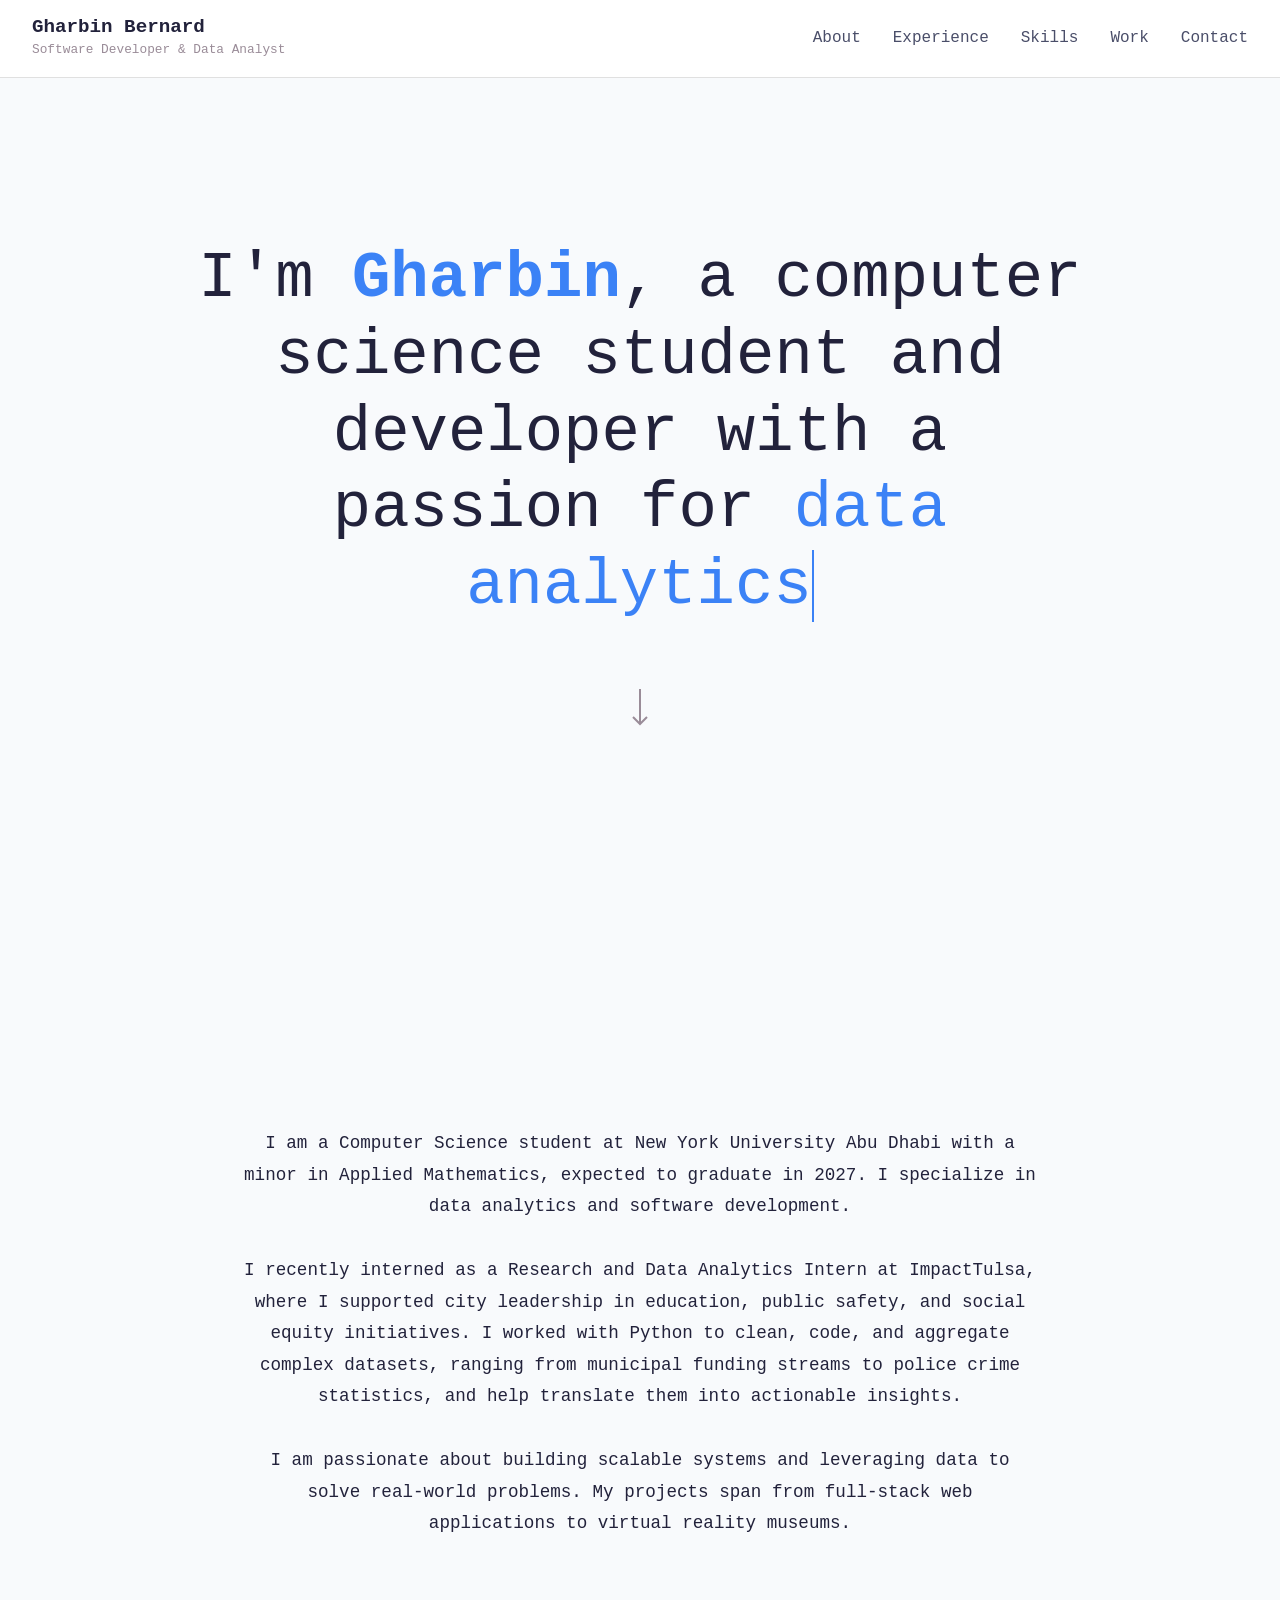
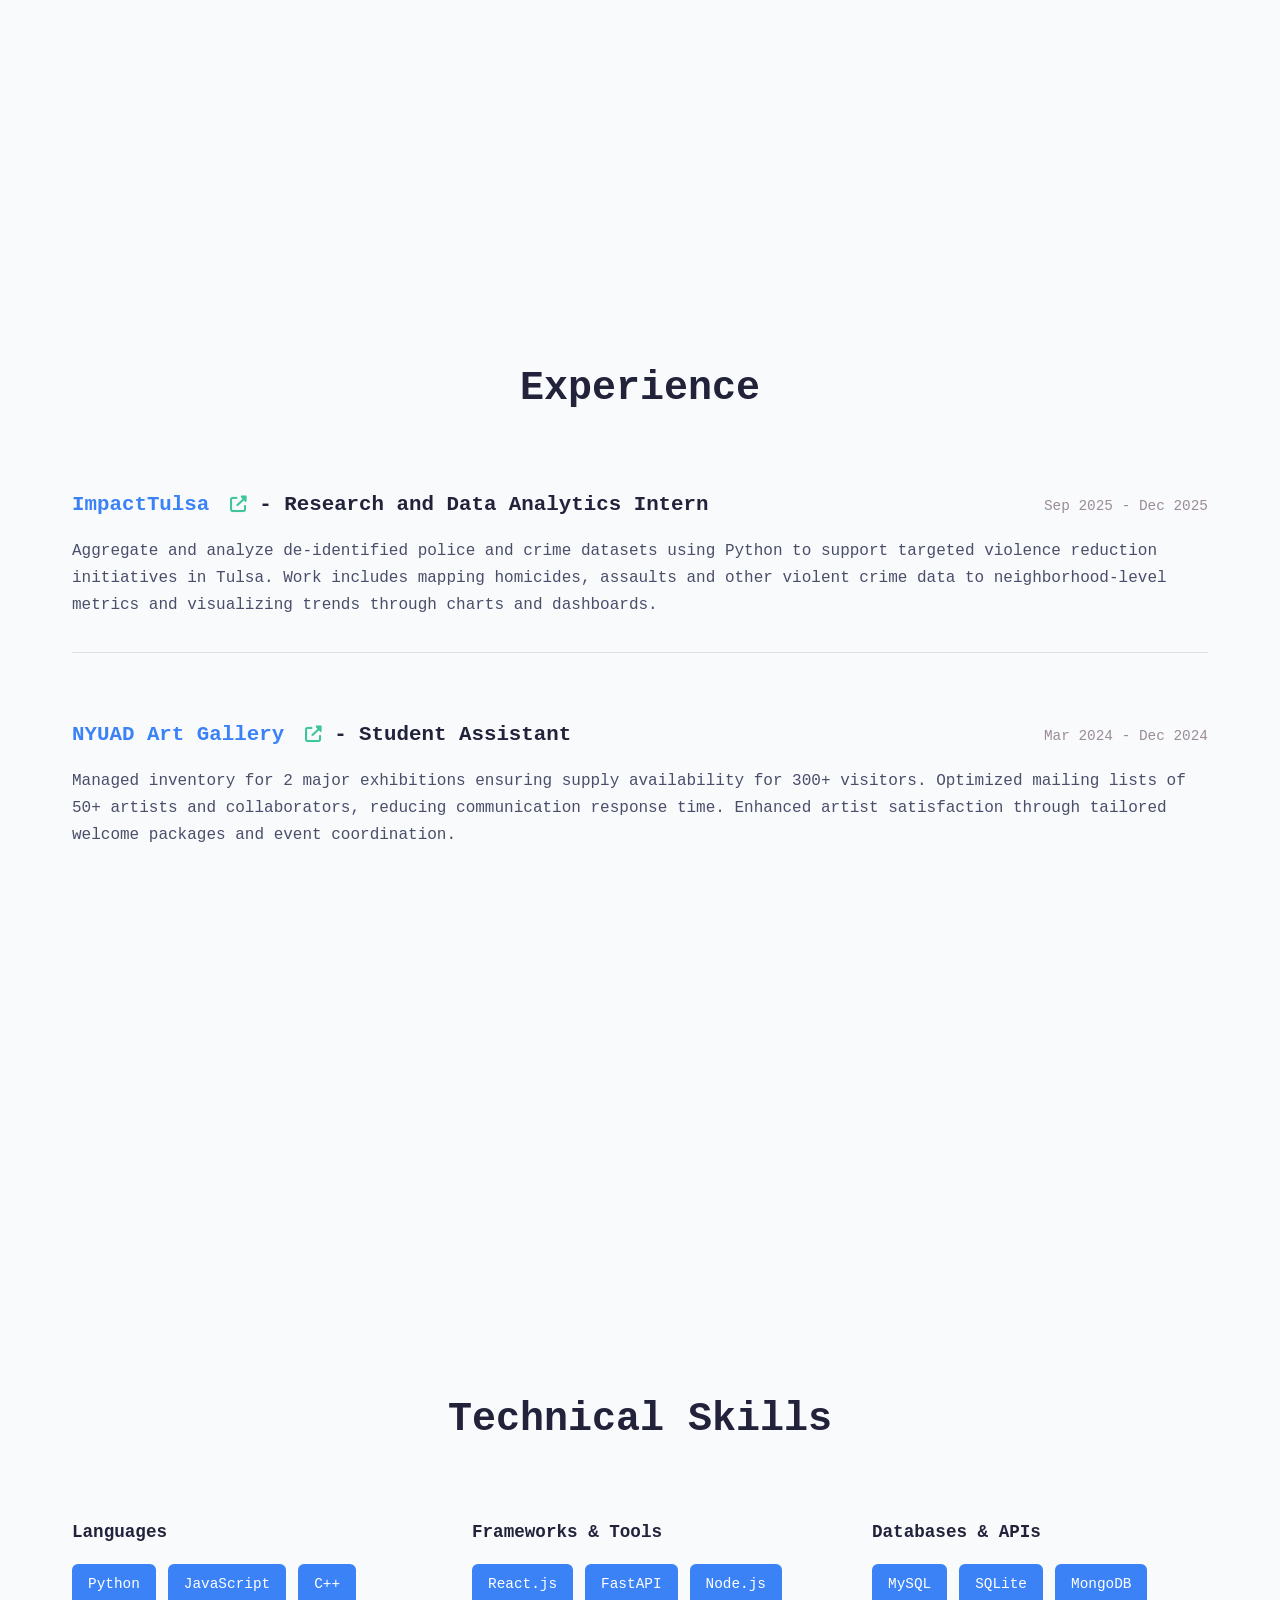
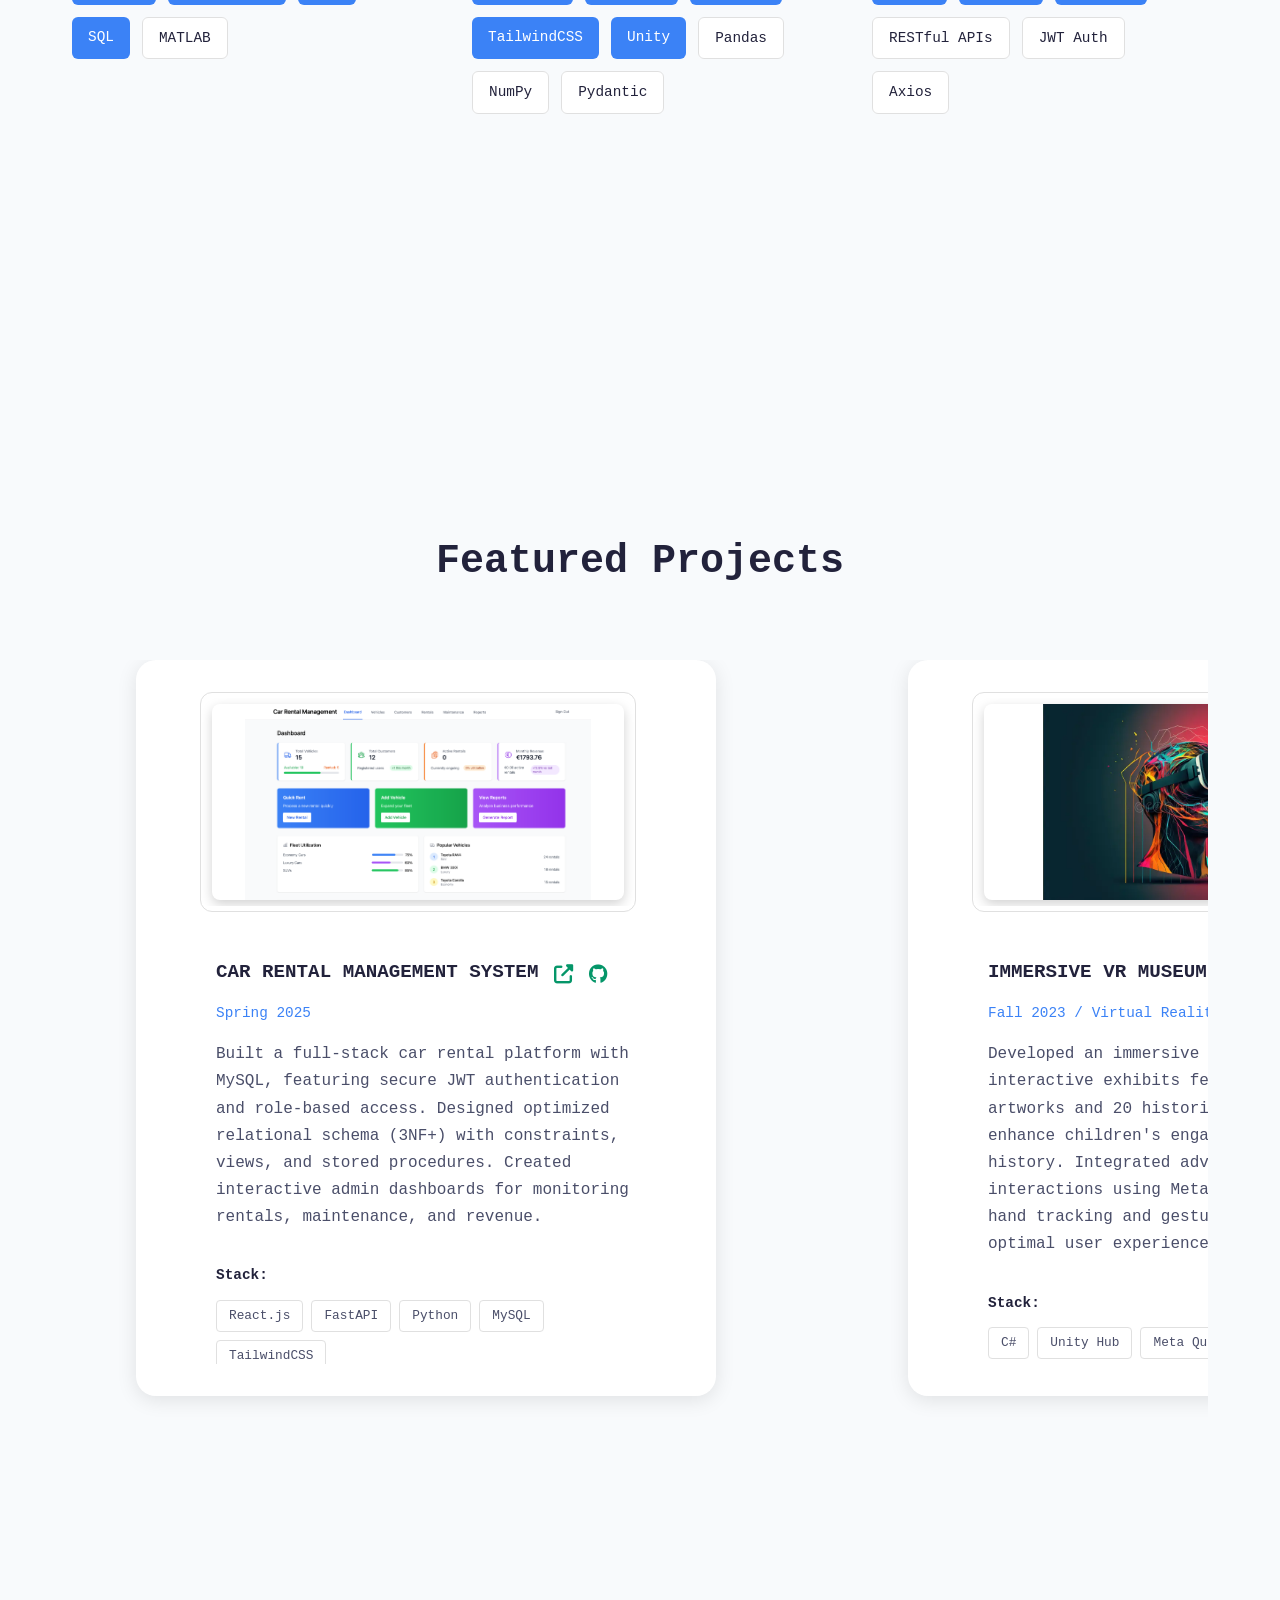
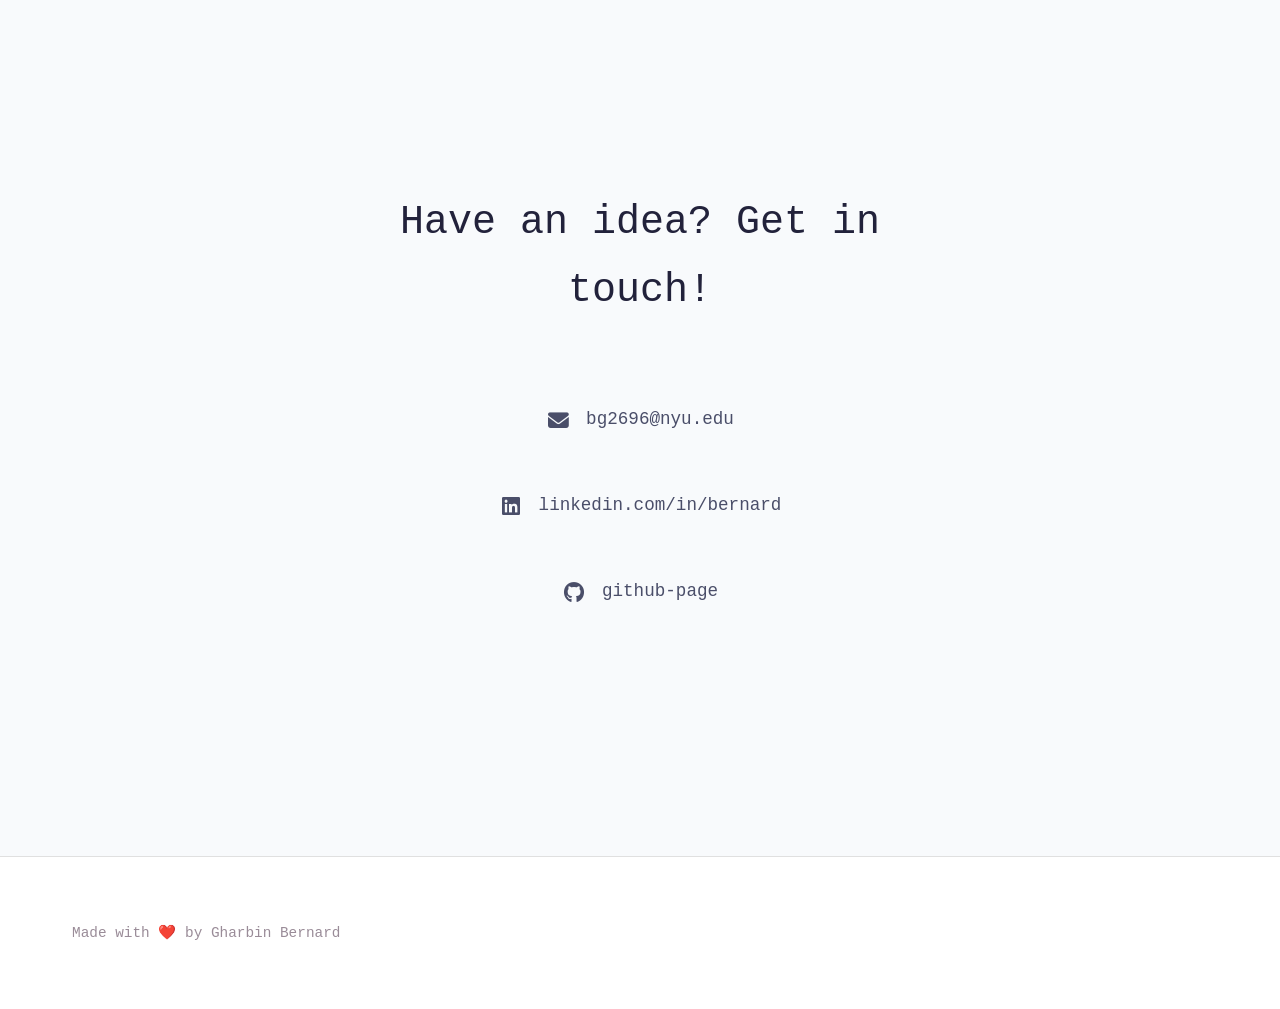
==== commit 7ab423c9: "update info to show current work" ====
--- a/index.html
+++ b/index.html
@@ -41,66 +41,66 @@
                 </div>
             </div>
         </div>
-    </section>
-
-    <!-- About Section -->
-    <section class="section" id="about">
-        <div class="container">
-            <div class="section-content">
-                <div class="section-text">
-                    <p class="intro-text">
-                        I am a Computer Science student at New York University Abu Dhabi with a minor in Applied Mathematics, 
-                        expected to graduate in 2027. I specialize in data analytics and software development.
-                    </p>
-                    <p class="intro-text">
-                        Currently working as a Research and Data Analytics Intern at ImpactTulsa, 
-                        where I support city leadership in education, public safety, and social equity initiatives. 
-                        I work with Python to clean, code, and aggregate complex datasets, ranging from municipal funding streams 
-                        to police crime statistics, and help translate them into actionable insights. 
-                    </p>
-
-                    <p class="intro-text">
-                        I'm passionate about building scalable systems and leveraging data to solve real-world problems. 
-                        My projects span from full-stack web applications to virtual reality museums.
-                    </p>
-                </div>
-            </div>
-        </div>
-    </section>
-
-    <!-- Experience Section -->
-    <section class="section" id="experience">
-        <div class="container">
-            <h2 class="section-title">Experience</h2>
-            
-            <div class="experience-item">
-                <div class="exp-header">
-                    <h3><a href="https://impacttulsa.org/" target="_blank" class="company-link">ImpactTulsa <i class="fas fa-external-link-alt"></i></a> - Research and Data Analytics Intern</h3>
-                    <span class="exp-period">Sep 2025 - Present</span>
-                </div>
-                <p class="exp-description">
+        </section>
+
+        <!-- About Section -->
+        <section class="section" id="about">
+            <div class="container">
+                <div class="section-content">
+                    <div class="section-text">
+                        <p class="intro-text">
+                            I am a Computer Science student at New York University Abu Dhabi with a minor in Applied Mathematics, 
+                            expected to graduate in 2027. I specialize in data analytics and software development.
+                        </p>
+                        <p class="intro-text">
+                            I recently interned as a Research and Data Analytics Intern at ImpactTulsa, 
+                            where I supported city leadership in education, public safety, and social equity initiatives. 
+                            I worked with Python to clean, code, and aggregate complex datasets, ranging from municipal funding streams 
+                            to police crime statistics, and help translate them into actionable insights. 
+                        </p>
+
+                        <p class="intro-text">
+                            I am passionate about building scalable systems and leveraging data to solve real-world problems. 
+                            My projects span from full-stack web applications to virtual reality museums.
+                        </p>
+                    </div>
+                </div>
+            </div>
+        </section>
+
+        <!-- Experience Section -->
+        <section class="section" id="experience">
+            <div class="container">
+                <h2 class="section-title">Experience</h2>
+                
+                <div class="experience-item">
+                    <div class="exp-header">
+                        <h3><a href="https://impacttulsa.org/" target="_blank" class="company-link">ImpactTulsa <i class="fas fa-external-link-alt"></i></a> - Research and Data Analytics Intern</h3>
+                        <span class="exp-period">Sep 2025 - Dec 2025</span>
+                    </div>
                     <p class="exp-description">
                         Aggregate and analyze de-identified police and crime datasets using Python to support targeted violence reduction initiatives in Tulsa. 
                         Work includes mapping homicides, assaults and other violent crime data to neighborhood-level metrics 
                         and visualizing trends through charts and dashboards. 
-            </div>
-
-            <div class="experience-item">
-                <div class="exp-header">
-                    <h3><a href="https://www.nyuad-artgallery.org/" target="_blank" class="company-link">NYUAD Art Gallery <i class="fas fa-external-link-alt"></i></a> - Student Assistant</h3>
-                    <span class="exp-period">Mar 2024 - Dec 2024</span>
-                </div>
-                <p class="exp-description">
-                    Managed inventory for 2 major exhibitions ensuring supply availability for 300+ visitors. 
-                    Optimized mailing lists of 50+ artists and collaborators, reducing communication response time. 
-                    Enhanced artist satisfaction through tailored welcome packages and event coordination.
-                </p>
-            </div>
-        </div>
-    </section>
-
-    <!-- Skills Section -->
-    <section class="section" id="skills">
+                    </p>
+                </div>
+
+                <div class="experience-item">
+                    <div class="exp-header">
+                        <h3><a href="https://www.nyuad-artgallery.org/" target="_blank" class="company-link">NYUAD Art Gallery <i class="fas fa-external-link-alt"></i></a> - Student Assistant</h3>
+                        <span class="exp-period">Mar 2024 - Dec 2024</span>
+                    </div>
+                    <p class="exp-description">
+                        Managed inventory for 2 major exhibitions ensuring supply availability for 300+ visitors. 
+                        Optimized mailing lists of 50+ artists and collaborators, reducing communication response time. 
+                        Enhanced artist satisfaction through tailored welcome packages and event coordination.
+                    </p>
+                </div>
+            </div>
+        </section>
+
+        <!-- Skills Section -->
+        <section class="section" id="skills">
         <div class="container">
             <h2 class="section-title">Technical Skills</h2>
             
@@ -121,6 +121,7 @@
                     <div class="skill-tags">
                         <span class="skill-tag primary">React.js</span>
                         <span class="skill-tag primary">FastAPI</span>
+                        <span class="skill-tag primary">Node.js</span>
                         <span class="skill-tag primary">TailwindCSS</span>
                         <span class="skill-tag primary">Unity</span>
                         <span class="skill-tag secondary">Pandas</span>
@@ -134,18 +135,18 @@
                     <div class="skill-tags">
                         <span class="skill-tag primary">MySQL</span>
                         <span class="skill-tag primary">SQLite</span>
-                        <span class="skill-tag primary">RESTful APIs</span>
-                        <span class="skill-tag primary">JWT Auth</span>
-                        <span class="skill-tag secondary">MongoDB</span>
+                        <span class="skill-tag primary">MongoDB</span>
+                        <span class="skill-tag secondary">RESTful APIs</span>
+                        <span class="skill-tag secondary">JWT Auth</span>
                         <span class="skill-tag secondary">Axios</span>
                     </div>
                 </div>
             </div>
         </div>
-    </section>
-
-    <!-- Work Section -->
-    <section class="section" id="work">
+        </section>
+
+        <!-- Work Section -->
+        <section class="section" id="work">
         <div class="container">
             <h2 class="section-title">Featured Projects</h2>
             
@@ -261,7 +262,7 @@
                 </div>
             </div>
         </div>
-    </section>
+        </section>
 
     <!-- Contact Section -->
     <section class="section" id="contact">
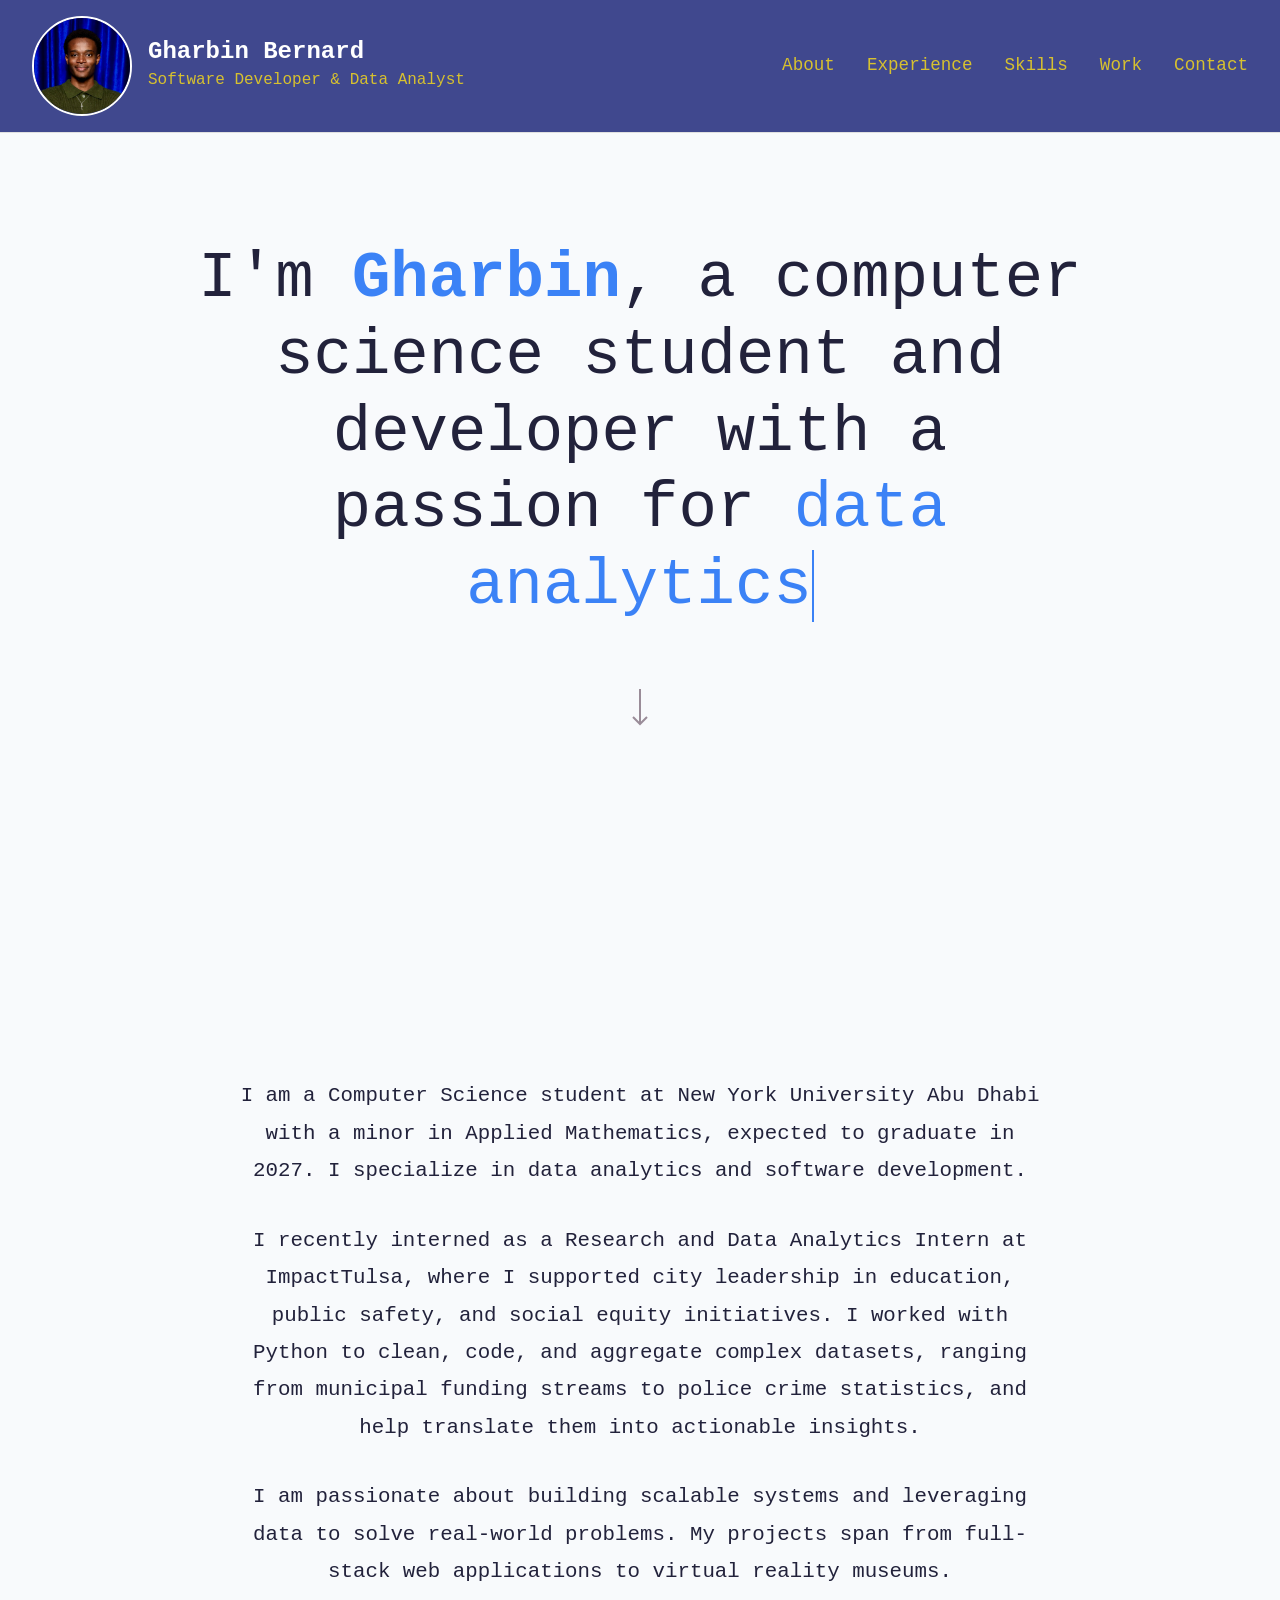
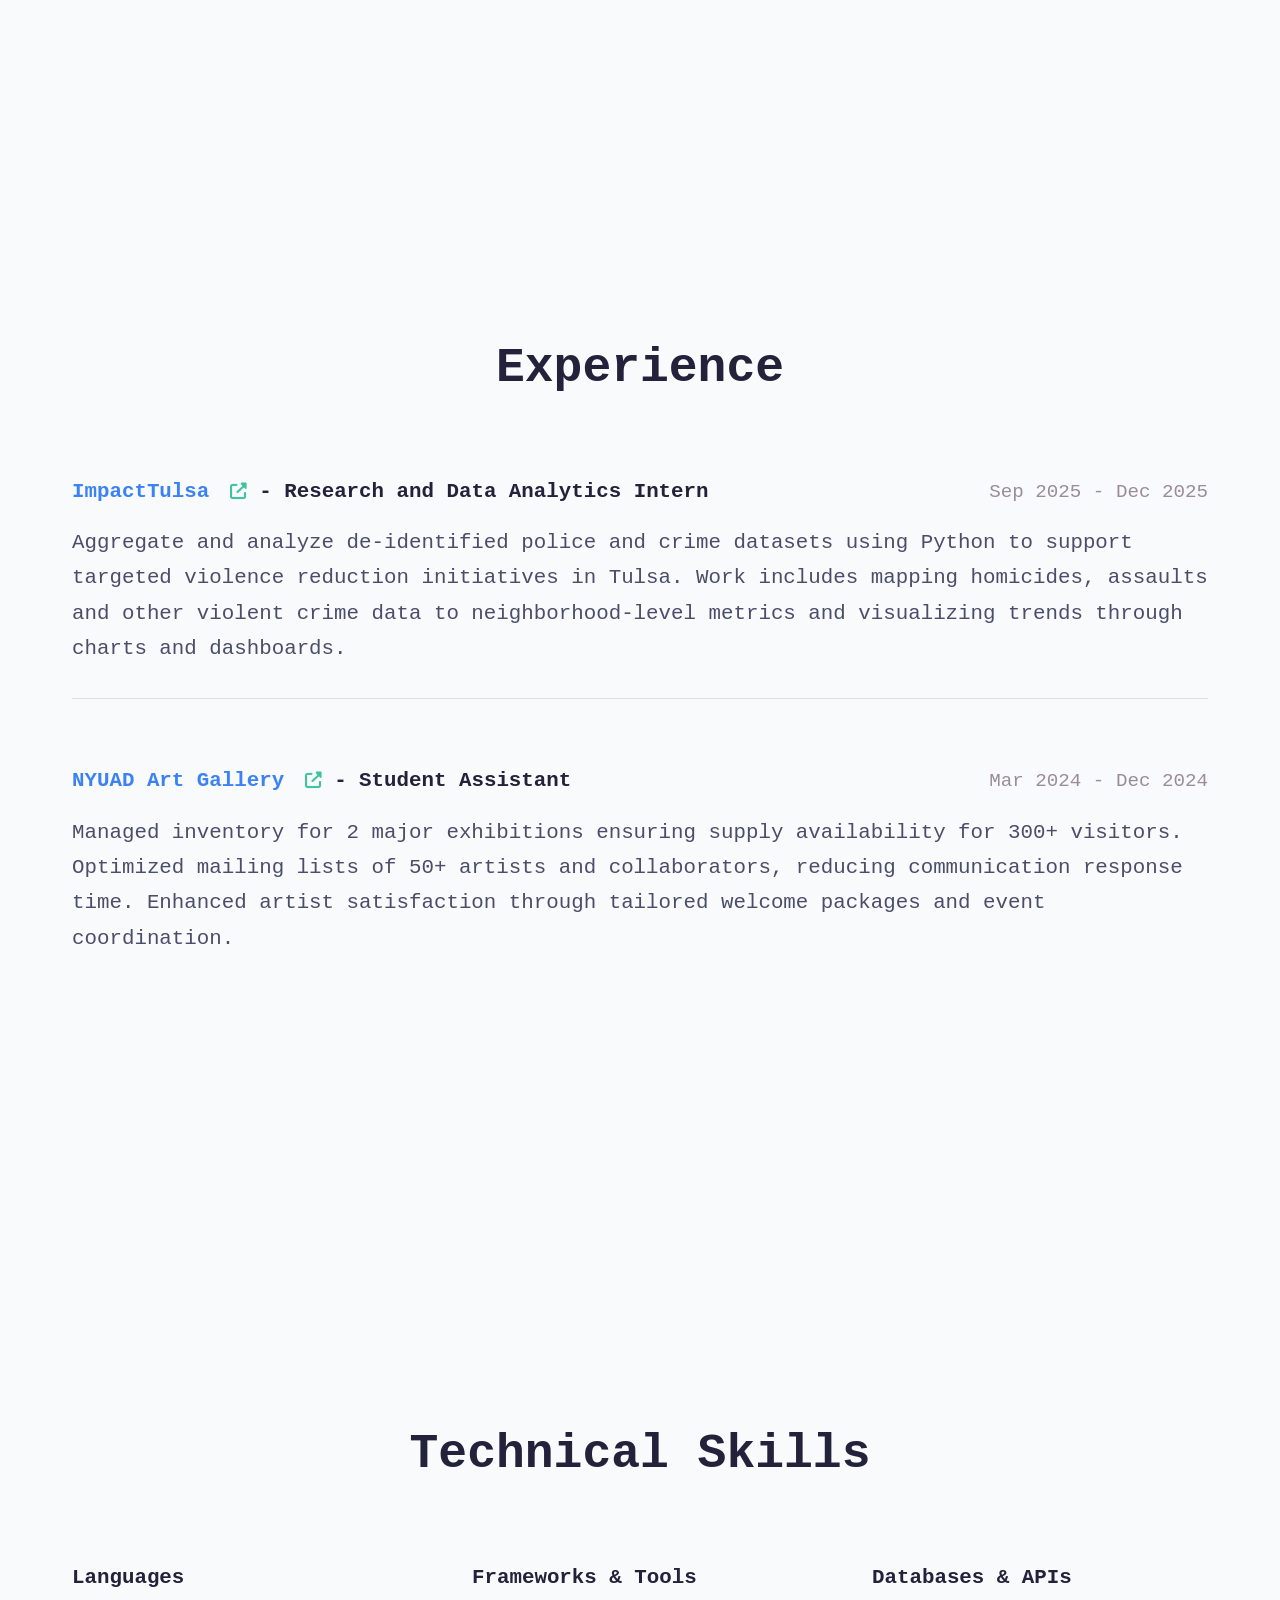
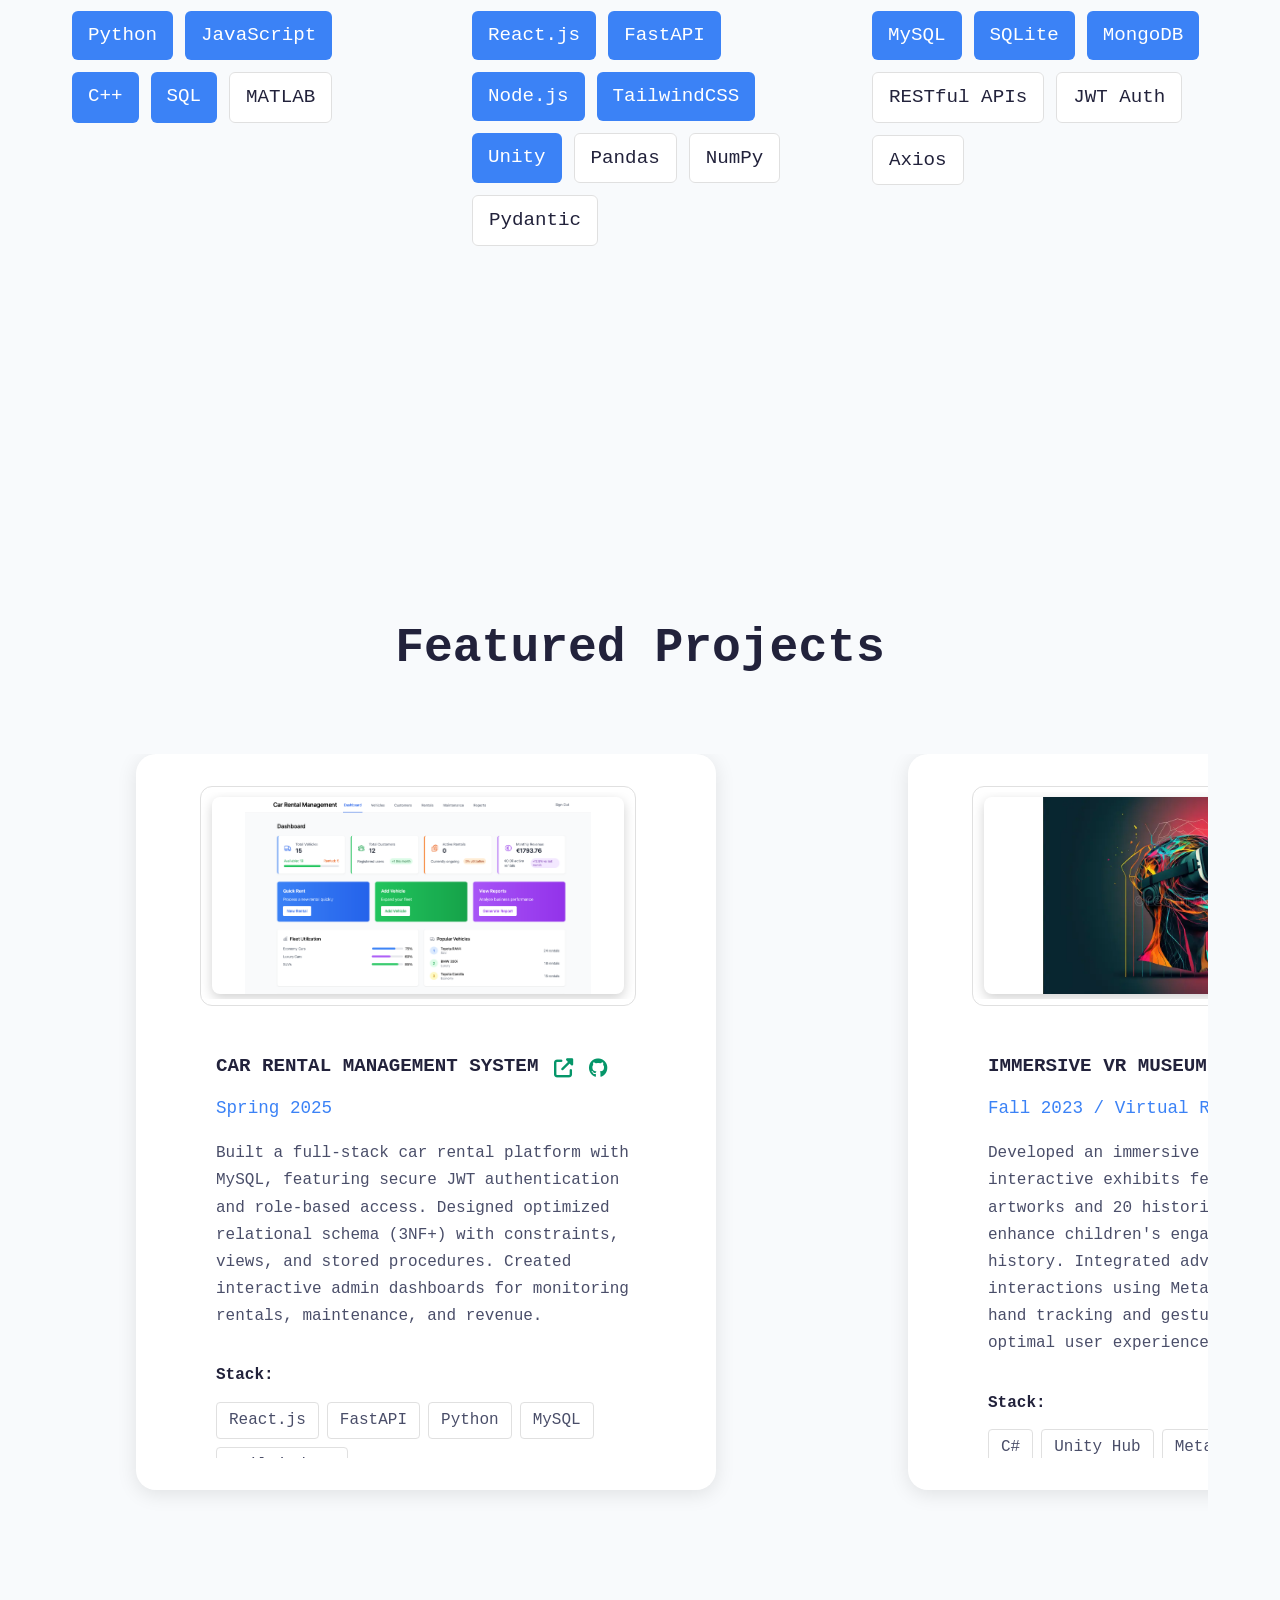
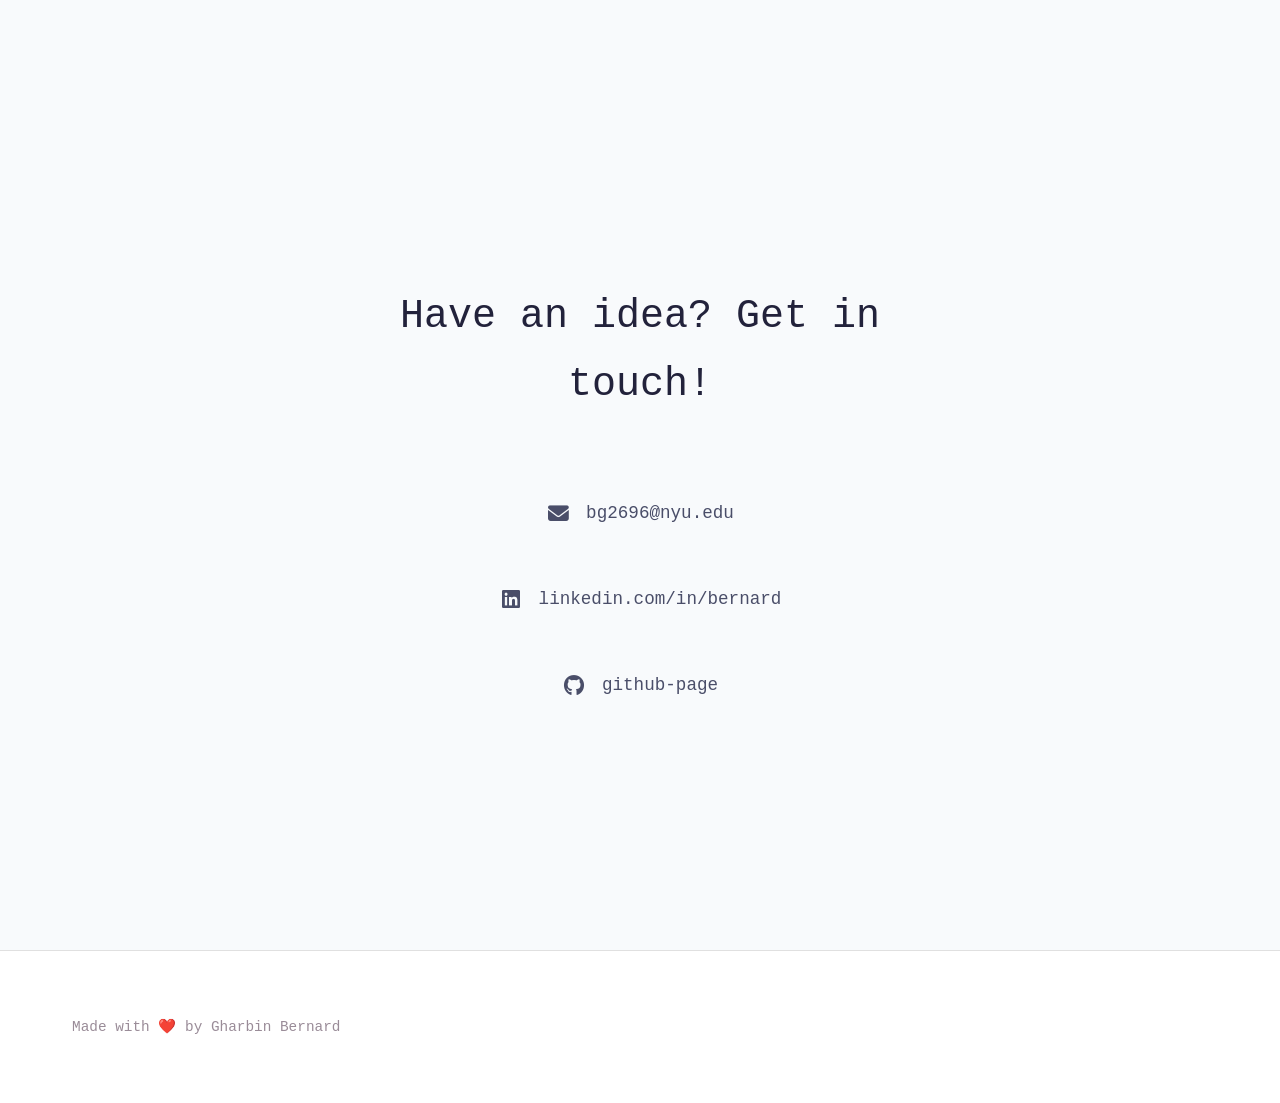
==== commit d8ac1cce: "added profile picture" ====
--- a/index.html
+++ b/index.html
@@ -13,8 +13,11 @@
     <!-- Minimal Navigation -->
     <nav class="nav">
         <div class="nav-brand">
-            <span class="brand-text">Gharbin Bernard</span>
-            <span class="brand-subtitle">Software Developer & Data Analyst</span>
+            <img src="images/profile.jpeg" alt="Gharbin Bernard" class="brand-image">
+            <div class="brand-info">
+                <span class="brand-text">Gharbin Bernard</span>
+                <span class="brand-subtitle">Software Developer & Data Analyst</span>
+            </div>
         </div>
         <div class="nav-links">
             <a href="#about">About</a>
--- a/styles.css
+++ b/styles.css
@@ -32,6 +32,7 @@
     --surface: #ffffff;
     --border: #e0e0e0;
     --success: #10b981;
+    --golden: #d7c12f;
 
     /* Typography */
     --font-mono: 'Courier New', 'Courier', monospace;
@@ -75,7 +76,7 @@
     top: 0;
     left: 0;
     right: 0;
-    background: rgba(255, 255, 255, 0.95);
+    background: rgba(54, 63, 136, 0.95);
     backdrop-filter: blur(10px);
     border-bottom: 1px solid var(--border);
     padding: 1rem 2rem;
@@ -88,29 +89,45 @@
 
 .nav-brand {
     display: flex;
+    flex-direction: row;
+    align-items: center;
+    gap: 1rem;
+}
+
+.brand-image {
+    width: 100px;
+    height: 100px;
+    border-radius: 50%;
+    object-fit: cover;
+    border: 2px solid var(--surface);
+}
+
+.brand-info {
+    display: flex;
     flex-direction: column;
 }
 
 .brand-text {
-    font-size: 1.2rem;
+    font-size: 1.5rem;
     font-weight: 700;
-    color: var(--primary-color);
+    color: var(--surface);
     line-height: 1.2;
 }
 
 .brand-subtitle {
-    font-size: 0.8rem;
-    color: var(--text-muted);
+    font-size: 1rem;
+    color: var(--golden);
     font-weight: 400;
 }
 
 .nav-links {
     display: flex;
     gap: 2rem;
+    font-size: 1.1rem;
 }
 
 .nav-links a {
-    color: var(--secondary-color);
+    color: var(--golden);
     text-decoration: none;
     font-weight: 500;
     transition: var(--transition);
@@ -118,7 +135,7 @@
 }
 
 .nav-links a:hover {
-    color: var(--accent-color);
+    color: var(--golden);
 }
 
 .nav-links a::after {
@@ -128,7 +145,7 @@
     left: 0;
     width: 0;
     height: 2px;
-    background: var(--accent-color);
+    background: var(--golden);
     transition: width 0.3s cubic-bezier(0.25, 0.46, 0.45, 0.94);
     border-radius: 1px;
 }
@@ -139,7 +156,7 @@
 }
 
 .nav-links a.active {
-    color: var(--accent-color);
+    color: var(--golden);
 }
 
 /* Layout */
@@ -217,7 +234,7 @@
 
 /* Section Styling */
 .section-title {
-    font-size: 2.5rem;
+    font-size: 3rem;
     font-weight: 700;
     color: var(--text-primary);
     margin-bottom: var(--space-lg);
@@ -231,7 +248,7 @@
 }
 
 .intro-text {
-    font-size: 1.1rem;
+    font-size: 1.3rem;
     line-height: 1.8;
     color: var(--text-primary);
     margin-bottom: var(--space-md);
@@ -265,7 +282,7 @@
 
 .exp-period {
     font-family: var(--font-mono);
-    font-size: 0.9rem;
+    font-size: 1.2rem;
     color: var(--text-muted);
     font-weight: 500;
 }
@@ -273,6 +290,7 @@
 .exp-description {
     color: var(--text-secondary);
     line-height: 1.7;
+    font-size: 1.3rem;
 }
 
 .company-link {
@@ -314,7 +332,7 @@
 }
 
 .skill-category-title {
-    font-size: 1.1rem;
+    font-size: 1.3rem;
     font-weight: 600;
     color: var(--text-primary);
     margin-bottom: var(--space-sm);
@@ -330,7 +348,7 @@
 .skill-tag {
     padding: 0.5rem 1rem;
     border-radius: 6px;
-    font-size: 0.9rem;
+    font-size: 1.2rem;
     font-weight: 500;
     transition: var(--transition);
     cursor: default;
@@ -527,7 +545,7 @@
 }
 
 .work-context {
-    font-size: 0.9rem;
+    font-size: 1.1rem;
     color: var(--accent-color);
     font-weight: 500;
     margin-bottom: var(--space-sm);
@@ -549,7 +567,7 @@
 .stack-title {
     font-weight: 600;
     color: var(--text-primary);
-    font-size: 0.9rem;
+    font-size: 1rem;
 }
 
 .stack-tags {
@@ -562,7 +580,7 @@
     padding: 0.25rem 0.75rem;
     background: var(--surface);
     color: var(--text-secondary);
-    font-size: 0.8rem;
+    font-size: 1rem;
     border-radius: 4px;
     border: 1px solid var(--border);
     font-family: var(--font-mono);
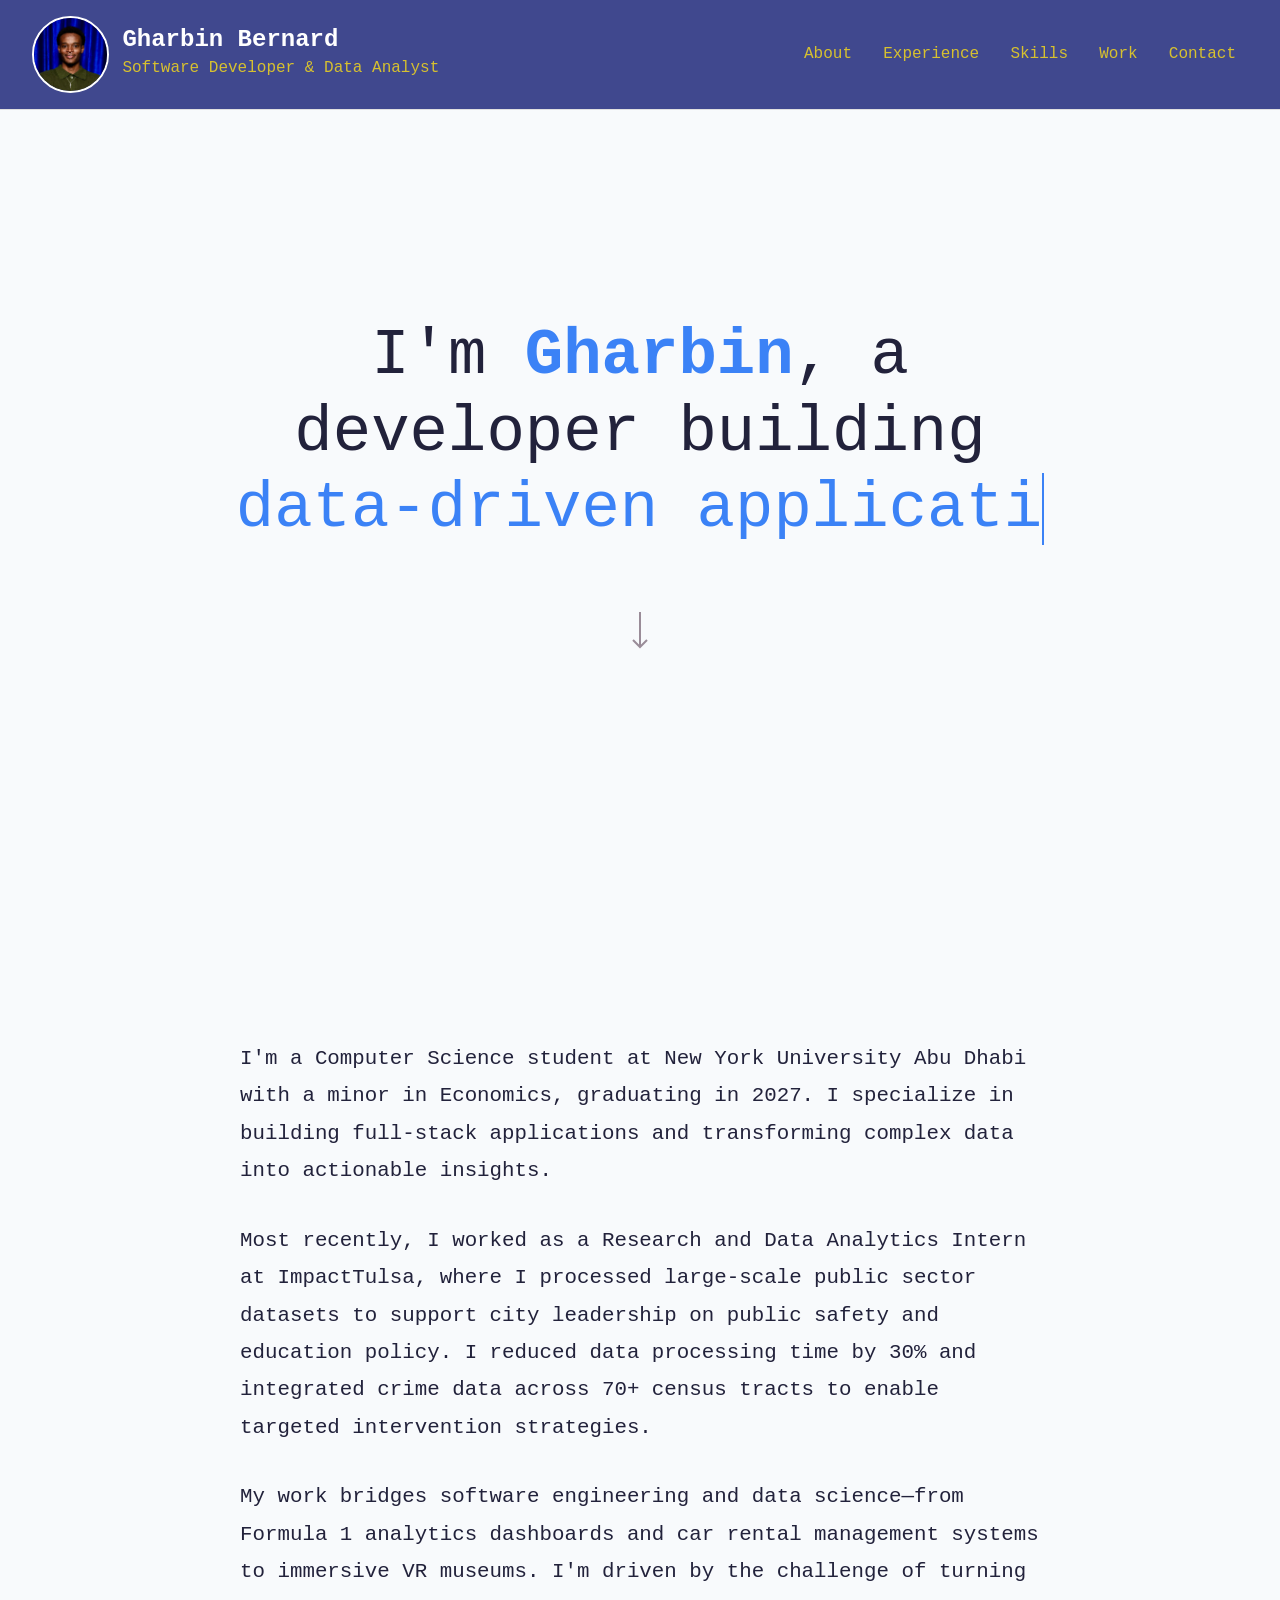
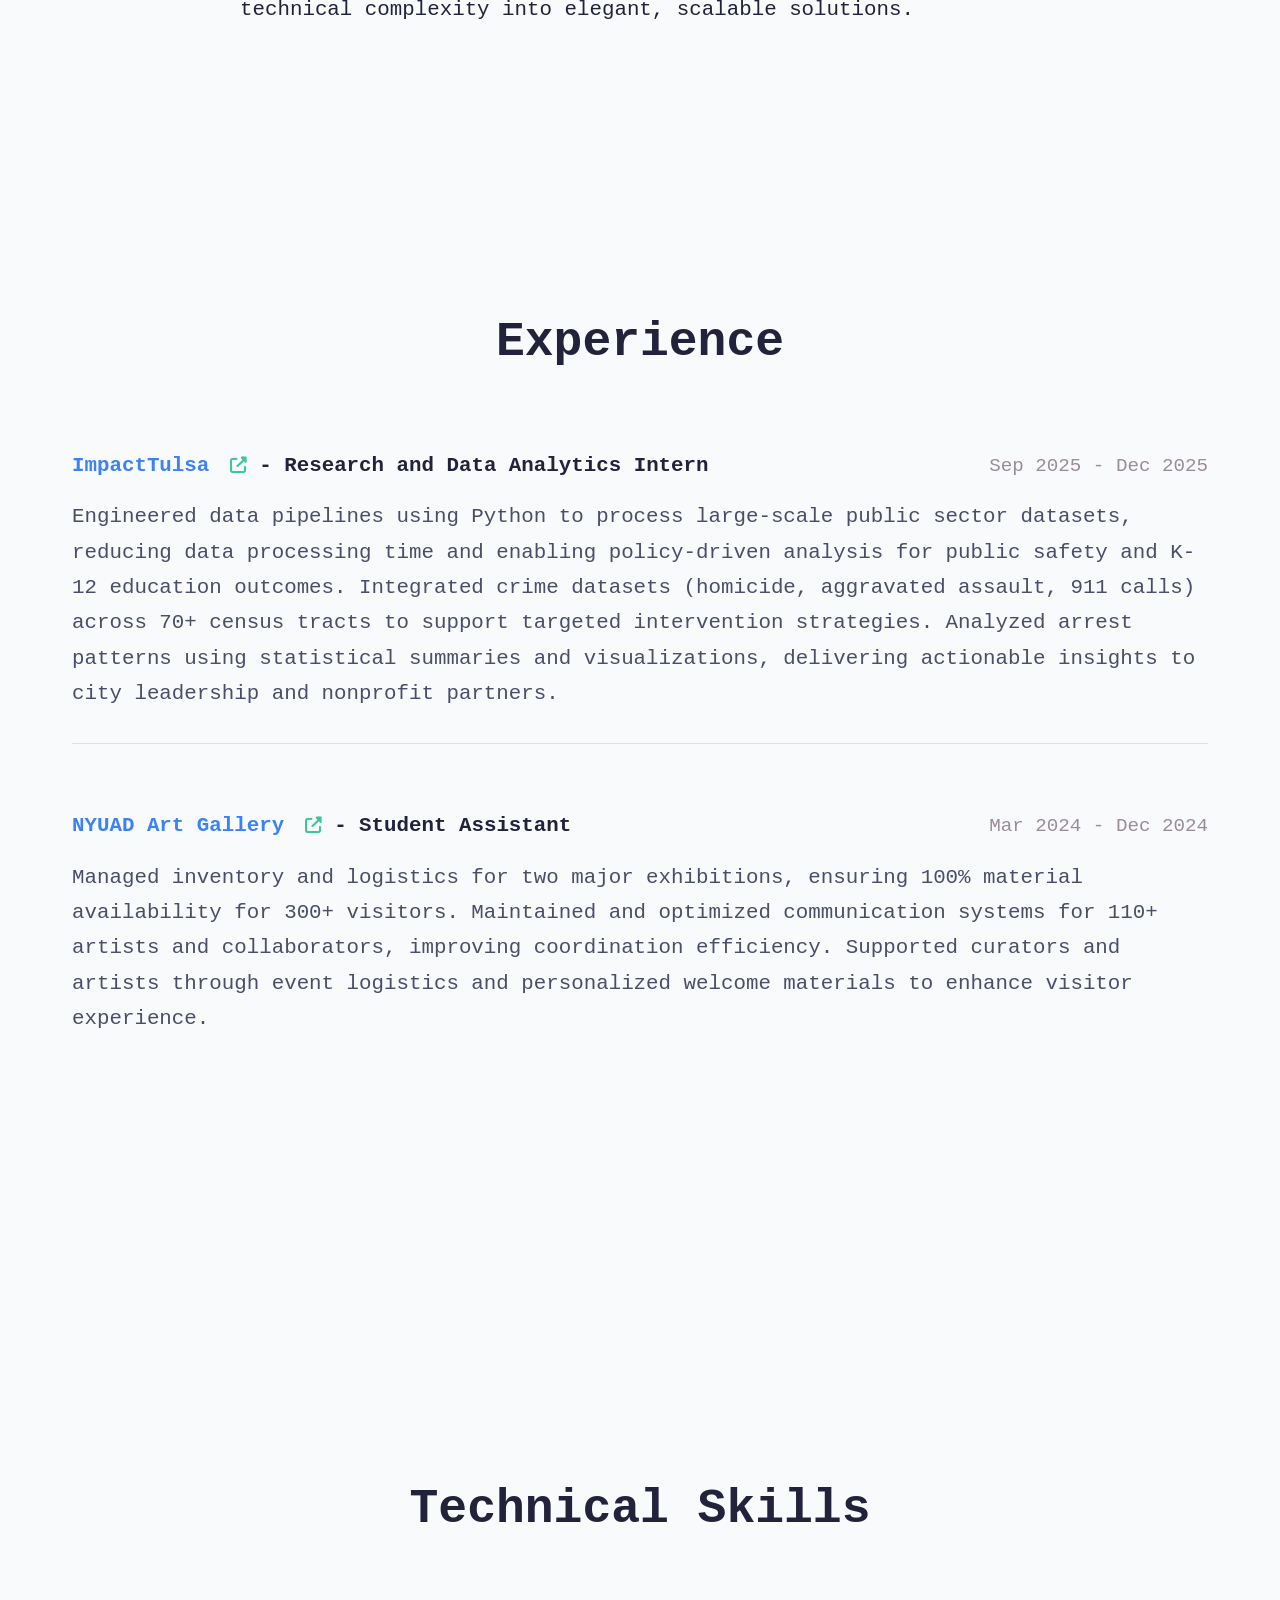
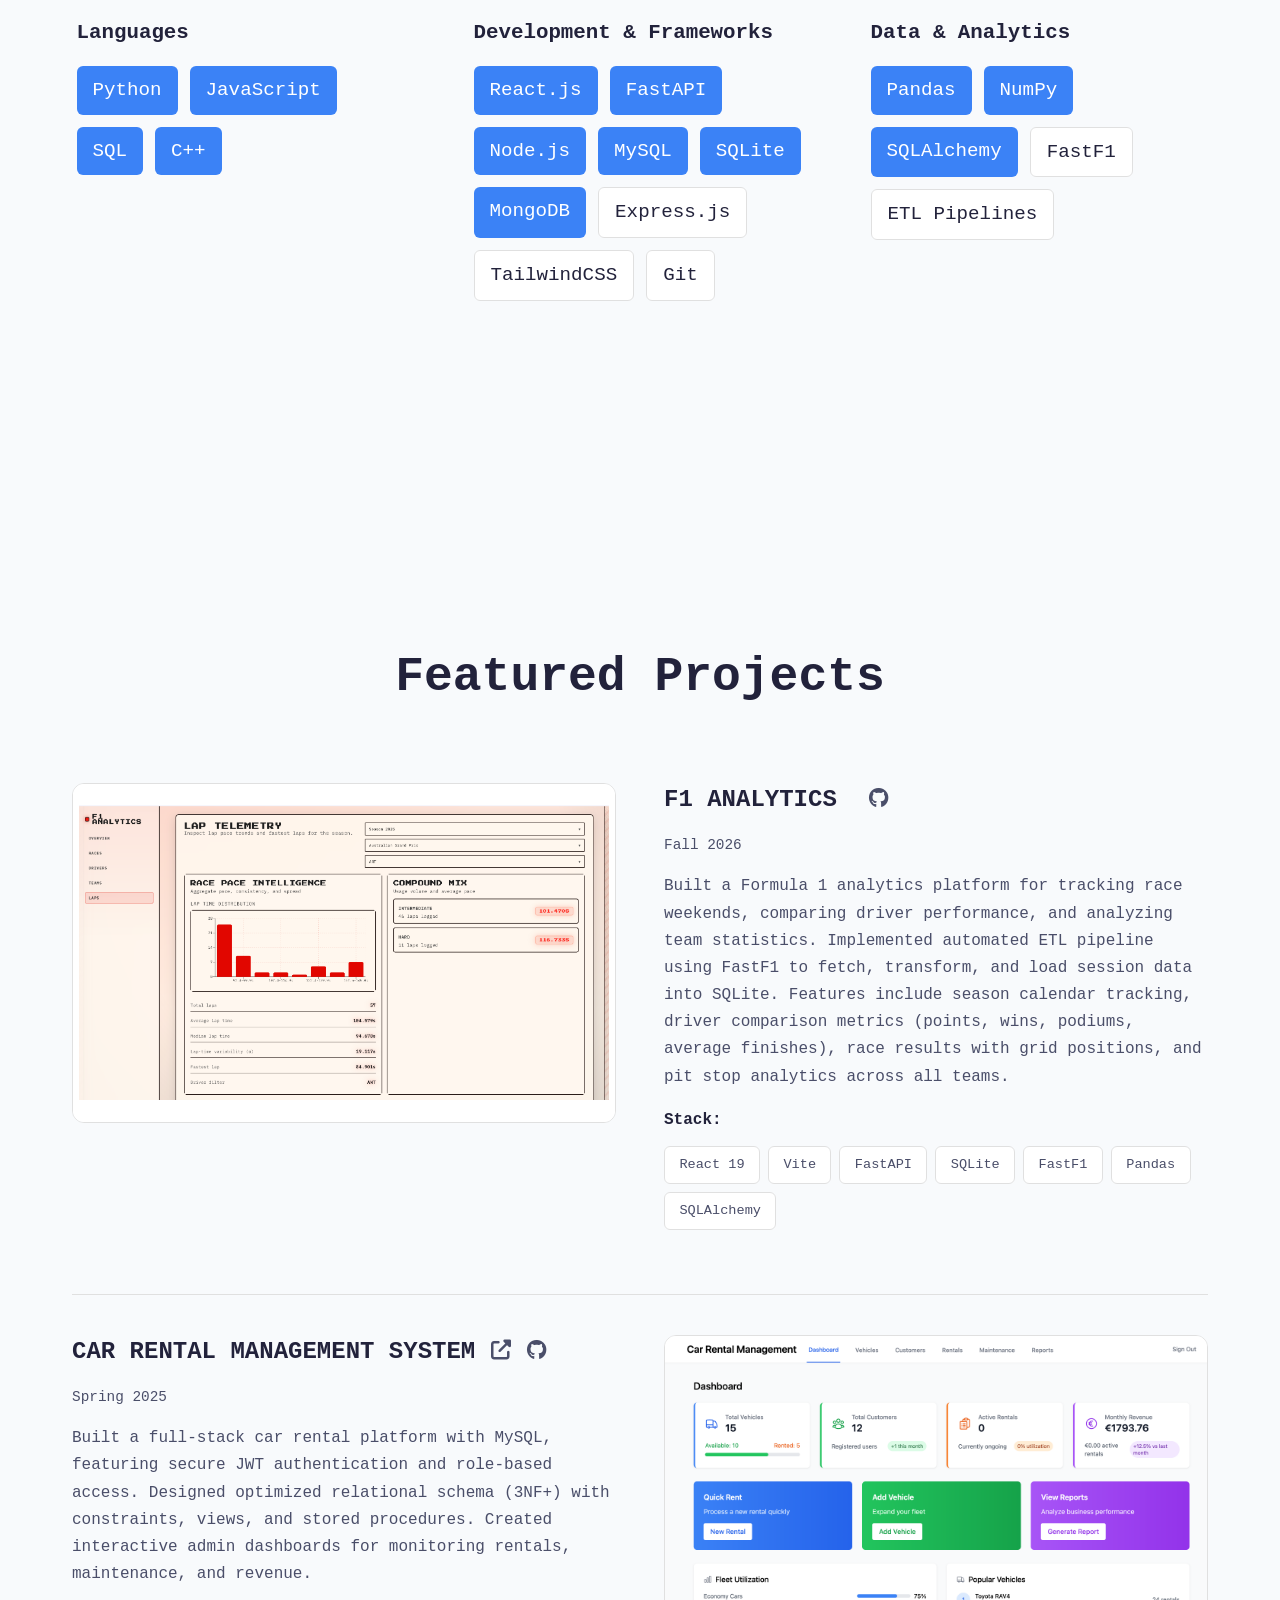
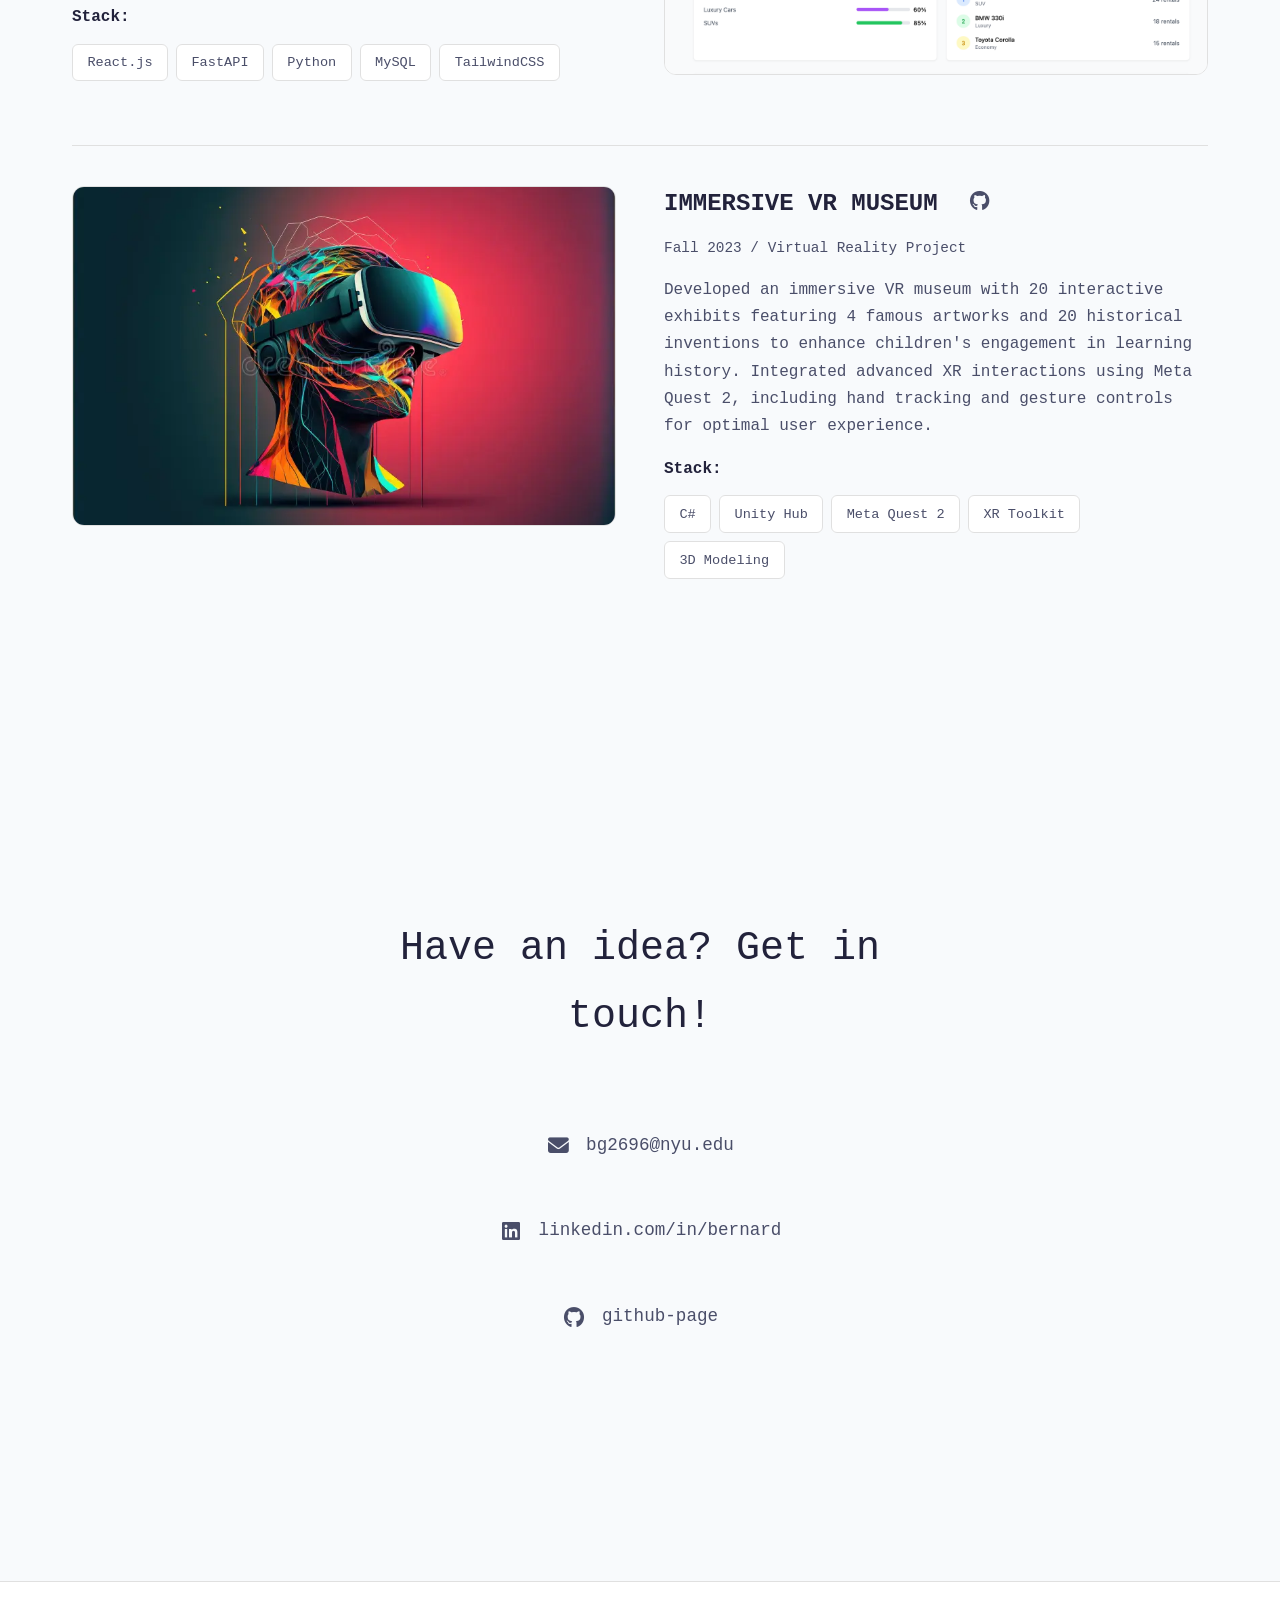
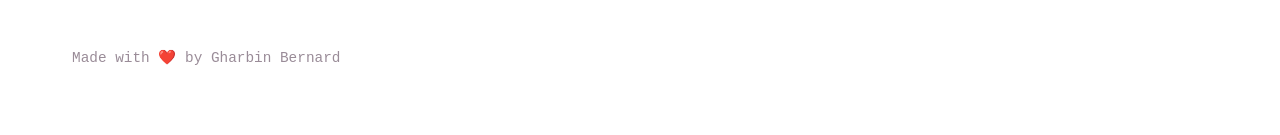
==== commit 8f2fd9ea: "Update portfolio content and responsive styling" ====
--- a/index.html
+++ b/index.html
@@ -34,8 +34,9 @@
         <div class="hero-content">
             <div class="hero-text">
                 <h1 class="hero-title">
-                    I'm <span class="highlight">Gharbin</span>, a computer science student and developer 
-                    with a passion for <span class="typewriter" data-words="data analytics,sofware development,formula 1"></span>
+                    I'm <span class="highlight">Gharbin</span>, a developer building 
+                    <span class="typewriter" data-words="data-driven applications,full-stack applications, analytics platforms"></span> 
+                  
                 </h1>
                 <div class="hero-arrow">
                     <svg width="24" height="40" viewBox="0 0 24 40">
@@ -52,19 +53,21 @@
                 <div class="section-content">
                     <div class="section-text">
                         <p class="intro-text">
-                            I am a Computer Science student at New York University Abu Dhabi with a minor in Applied Mathematics, 
-                            expected to graduate in 2027. I specialize in data analytics and software development.
-                        </p>
+                            I'm a Computer Science student at New York University Abu Dhabi with a minor in Economics, 
+                            graduating in 2027. I specialize in building full-stack applications and transforming complex data into actionable insights.
+                        </p>
+
                         <p class="intro-text">
-                            I recently interned as a Research and Data Analytics Intern at ImpactTulsa, 
-                            where I supported city leadership in education, public safety, and social equity initiatives. 
-                            I worked with Python to clean, code, and aggregate complex datasets, ranging from municipal funding streams 
-                            to police crime statistics, and help translate them into actionable insights. 
+                            Most recently, I worked as a Research and Data Analytics Intern at ImpactTulsa, where I processed 
+                            large-scale public sector datasets to support city leadership on public safety and education policy. 
+                            I reduced data processing time by 30% and integrated crime data across 70+ census tracts to enable 
+                            targeted intervention strategies.
                         </p>
 
                         <p class="intro-text">
-                            I am passionate about building scalable systems and leveraging data to solve real-world problems. 
-                            My projects span from full-stack web applications to virtual reality museums.
+                            My work bridges software engineering and data science—from Formula 1 analytics dashboards and 
+                            car rental management systems to immersive VR museums. I'm driven by the challenge of turning 
+                            technical complexity into elegant, scalable solutions.
                         </p>
                     </div>
                 </div>
@@ -82,9 +85,11 @@
                         <span class="exp-period">Sep 2025 - Dec 2025</span>
                     </div>
                     <p class="exp-description">
-                        Aggregate and analyze de-identified police and crime datasets using Python to support targeted violence reduction initiatives in Tulsa. 
-                        Work includes mapping homicides, assaults and other violent crime data to neighborhood-level metrics 
-                        and visualizing trends through charts and dashboards. 
+                        Engineered data pipelines using Python to process large-scale public sector datasets, reducing data processing time
+                        and enabling policy-driven analysis for public safety and K-12 education outcomes. Integrated crime datasets
+                        (homicide, aggravated assault, 911 calls) across 70+ census tracts to support targeted 
+                        intervention strategies. Analyzed arrest patterns using statistical summaries and visualizations, delivering actionable 
+                        insights to city leadership and nonprofit partners.
                     </p>
                 </div>
 
@@ -94,9 +99,9 @@
                         <span class="exp-period">Mar 2024 - Dec 2024</span>
                     </div>
                     <p class="exp-description">
-                        Managed inventory for 2 major exhibitions ensuring supply availability for 300+ visitors. 
-                        Optimized mailing lists of 50+ artists and collaborators, reducing communication response time. 
-                        Enhanced artist satisfaction through tailored welcome packages and event coordination.
+                        Managed inventory and logistics for two major exhibitions, ensuring 100% material availability for 300+ visitors. 
+                        Maintained and optimized communication systems for 110+ artists and collaborators, improving coordination efficiency. 
+                        Supported curators and artists through event logistics and personalized welcome materials to enhance visitor experience.
                     </p>
                 </div>
             </div>
@@ -104,48 +109,47 @@
 
         <!-- Skills Section -->
         <section class="section" id="skills">
-        <div class="container">
-            <h2 class="section-title">Technical Skills</h2>
-            
-            <div class="skills-grid">
-                <div class="skill-category">
-                    <h3 class="skill-category-title">Languages</h3>
-                    <div class="skill-tags">
-                        <span class="skill-tag primary">Python</span>
-                        <span class="skill-tag primary">JavaScript</span>
-                        <span class="skill-tag primary">C++</span>
-                        <span class="skill-tag primary">SQL</span>
-                        <span class="skill-tag secondary">MATLAB</span>
-                    </div>
-                </div>
+            <div class="container">
+                <h2 class="section-title">Technical Skills</h2>
                 
-                <div class="skill-category">
-                    <h3 class="skill-category-title">Frameworks & Tools</h3>
-                    <div class="skill-tags">
-                        <span class="skill-tag primary">React.js</span>
-                        <span class="skill-tag primary">FastAPI</span>
-                        <span class="skill-tag primary">Node.js</span>
-                        <span class="skill-tag primary">TailwindCSS</span>
-                        <span class="skill-tag primary">Unity</span>
-                        <span class="skill-tag secondary">Pandas</span>
-                        <span class="skill-tag secondary">NumPy</span>
-                        <span class="skill-tag secondary">Pydantic</span>
-                    </div>
-                </div>
-                
-                <div class="skill-category">
-                    <h3 class="skill-category-title">Databases & APIs</h3>
-                    <div class="skill-tags">
-                        <span class="skill-tag primary">MySQL</span>
-                        <span class="skill-tag primary">SQLite</span>
-                        <span class="skill-tag primary">MongoDB</span>
-                        <span class="skill-tag secondary">RESTful APIs</span>
-                        <span class="skill-tag secondary">JWT Auth</span>
-                        <span class="skill-tag secondary">Axios</span>
-                    </div>
-                </div>
-            </div>
-        </div>
+                <div class="skills-grid">
+                    <div class="skill-category">
+                        <h3 class="skill-category-title">Languages</h3>
+                        <div class="skill-tags">
+                            <span class="skill-tag primary">Python</span>
+                            <span class="skill-tag primary">JavaScript</span>
+                            <span class="skill-tag primary">SQL</span>
+                            <span class="skill-tag primary">C++</span>
+                        </div>
+                    </div>
+                    
+                    <div class="skill-category">
+                        <h3 class="skill-category-title">Development & Frameworks</h3>
+                        <div class="skill-tags">
+                            <span class="skill-tag primary">React.js</span>
+                            <span class="skill-tag primary">FastAPI</span>
+                            <span class="skill-tag primary">Node.js</span>
+                            <span class="skill-tag primary">MySQL</span>
+                            <span class="skill-tag primary">SQLite</span>
+                            <span class="skill-tag primary">MongoDB</span>
+                            <span class="skill-tag secondary">Express.js</span>
+                            <span class="skill-tag secondary">TailwindCSS</span>
+                            <span class="skill-tag secondary">Git</span>
+                        </div>
+                    </div>
+                    
+                    <div class="skill-category">
+                        <h3 class="skill-category-title">Data & Analytics</h3>
+                        <div class="skill-tags">
+                            <span class="skill-tag primary">Pandas</span>
+                            <span class="skill-tag primary">NumPy</span>
+                            <span class="skill-tag primary">SQLAlchemy</span>
+                            <span class="skill-tag secondary">FastF1</span>
+                            <span class="skill-tag secondary">ETL Pipelines</span>
+                        </div>
+                    </div>
+                </div>
+            </div>
         </section>
 
         <!-- Work Section -->
@@ -154,6 +158,47 @@
             <h2 class="section-title">Featured Projects</h2>
             
             <div class="work-grid">
+                <!-- F1 Analytics Dashboard (NEW) -->
+                <div class="work-item">
+                    <div class="work-image">
+                        <div class="project-preview">
+                            <img src="images/f1_analytics.png" alt="F1 Analytics Dashboard Screenshot" class="project-screenshot f1-screenshot">
+                        </div>
+                    </div>
+                    <div class="work-content">
+                        <div class="work-header">
+                            <h3>F1 ANALYTICS</h3>
+                            <div class="work-links">
+                                <a href="#" class="work-link">
+                                    <!-- <i class="fas fa-external-link-alt"></i> -->
+                                </a>
+                                <a href="https://github.com/GharbinBern/F1-Analytics" class="work-link">
+                                    <i class="fab fa-github"></i>
+                                </a>
+                            </div>
+                        </div>
+                        <span class="work-context">Fall 2026</span>
+                        <p class="work-description">
+                            Built a Formula 1 analytics platform for tracking race weekends, comparing driver performance, 
+                            and analyzing team statistics. Implemented automated ETL pipeline using FastF1 to fetch, transform, and load 
+                            session data into SQLite. Features include season calendar tracking, driver comparison metrics (points, wins, 
+                            podiums, average finishes), race results with grid positions, and pit stop analytics across all teams.
+                        </p>
+                        <div class="work-stack">
+                            <span class="stack-title">Stack:</span>
+                            <div class="stack-tags">
+                                <span class="stack-tag">React 19</span>
+                                <span class="stack-tag">Vite</span>
+                                <span class="stack-tag">FastAPI</span>
+                                <span class="stack-tag">SQLite</span>
+                                <span class="stack-tag">FastF1</span>
+                                <span class="stack-tag">Pandas</span>
+                                <span class="stack-tag">SQLAlchemy</span>
+                            </div>
+                        </div>
+                    </div>
+                </div>
+
                 <!-- Car Rental Management System -->
                 <div class="work-item">
                     <div class="work-image">
@@ -204,7 +249,7 @@
                             <h3>IMMERSIVE VR MUSEUM</h3>
                             <div class="work-links">
                                 <a href="#" class="work-link">
-                                    <i class="fas fa-external-link-alt"></i>
+                                    <!-- <i class="fas fa-external-link-alt"></i> -->
                                 </a>
                                 <a href="https://github.com/GharbinBern/Virtual-Museum" class="work-link">
                                     <i class="fab fa-github"></i>
@@ -225,40 +270,6 @@
                                 <span class="stack-tag">Meta Quest 2</span>
                                 <span class="stack-tag">XR Toolkit</span>
                                 <span class="stack-tag">3D Modeling</span>
-                            </div>
-                        </div>
-                    </div>
-                </div>
-
-                <!-- Digital Library Catalog -->
-                <div class="work-item">
-                    <div class="work-image">
-                        <div class="project-preview">
-                            <img src="images/digilib Medium.png" alt="Digital Library Catalog" class="project-screenshot">
-                        </div>
-                    </div>
-                    <div class="work-content">
-                        <div class="work-header">
-                            <h3>DIGITAL LIBRARY CATALOG</h3>
-                            <div class="work-links">
-                                <a href="https://github.com/GharbinBern/Digital-Library-Catalog" class="work-link">
-                                    <i class="fab fa-github"></i>
-                                </a>
-                            </div>
-                        </div>
-                        <span class="work-context">Spring 2024 </span>
-                        <p class="work-description">
-                            Built a hierarchical data storage system using general trees for efficient book cataloging. 
-                            Implemented CRUD functionality and intuitive CLI to manage books, categories, and borrowing history. 
-                        </p>
-                        <div class="work-stack">
-                            <span class="stack-title">Stack:</span>
-                            <div class="stack-tags">
-                                <span class="stack-tag">C++</span>
-                                <span class="stack-tag">Data Structures</span>
-                                <span class="stack-tag">CLI</span>
-                                <span class="stack-tag">File I/O</span>
-                                <span class="stack-tag">Testing</span>
                             </div>
                         </div>
                     </div>
--- a/styles.css
+++ b/styles.css
@@ -79,10 +79,12 @@
     background: rgba(54, 63, 136, 0.95);
     backdrop-filter: blur(10px);
     border-bottom: 1px solid var(--border);
-    padding: 1rem 2rem;
-    display: grid;
-    grid-template-columns: 1fr auto;
-    align-items: center;
+    padding: 1rem clamp(1rem, 3vw, 2rem);
+    display: flex;
+    flex-wrap: wrap;
+    justify-content: space-between;
+    align-items: center;
+    gap: 0.85rem 1.25rem;
     z-index: 1000;
     transition: var(--transition);
 }
@@ -91,12 +93,14 @@
     display: flex;
     flex-direction: row;
     align-items: center;
-    gap: 1rem;
+    gap: 0.85rem;
+    min-width: 0;
+    flex: 1 1 280px;
 }
 
 .brand-image {
-    width: 100px;
-    height: 100px;
+    width: clamp(48px, 6vw, 78px);
+    height: clamp(48px, 6vw, 78px);
     border-radius: 50%;
     object-fit: cover;
     border: 2px solid var(--surface);
@@ -108,22 +112,27 @@
 }
 
 .brand-text {
-    font-size: 1.5rem;
+    font-size: clamp(1rem, 2.2vw, 1.5rem);
     font-weight: 700;
     color: var(--surface);
     line-height: 1.2;
 }
 
 .brand-subtitle {
-    font-size: 1rem;
+    font-size: clamp(0.8rem, 1.5vw, 1rem);
     color: var(--golden);
     font-weight: 400;
 }
 
 .nav-links {
     display: flex;
-    gap: 2rem;
-    font-size: 1.1rem;
+    gap: 0.45rem;
+    font-size: 1rem;
+    flex-wrap: wrap;
+    justify-content: flex-end;
+    align-items: center;
+    flex: 1 1 420px;
+    min-width: 0;
 }
 
 .nav-links a {
@@ -132,10 +141,17 @@
     font-weight: 500;
     transition: var(--transition);
     position: relative;
+    display: inline-flex;
+    align-items: center;
+    justify-content: center;
+    padding: 0.4rem 0.75rem;
+    border-radius: 999px;
+    line-height: 1;
 }
 
 .nav-links a:hover {
     color: var(--golden);
+    background: rgba(255, 255, 255, 0.08);
 }
 
 .nav-links a::after {
@@ -157,19 +173,21 @@
 
 .nav-links a.active {
     color: var(--golden);
+    background: rgba(255, 255, 255, 0.12);
 }
 
 /* Layout */
 .container {
     max-width: 1200px;
     margin: 0 auto;
-    padding: 0 2rem;
+    padding: 0 clamp(1rem, 3vw, 2rem);
 }
 
 .section {
-    padding: var(--space-2xl) 0;
-    min-height: 100vh;
-    display: flex;
+    padding: clamp(4rem, 8vw, var(--space-2xl)) 0;
+    min-height: min(100vh, 1000px);
+    display: flex;
+    grid-template-columns: repeat(auto-fit, minmax(250px, 1fr));
     align-items: center;
     scroll-snap-align: start;
     scroll-snap-stop: always;
@@ -234,7 +252,7 @@
 
 /* Section Styling */
 .section-title {
-    font-size: 3rem;
+    font-size: clamp(2rem, 5vw, 3rem);
     font-weight: 700;
     color: var(--text-primary);
     margin-bottom: var(--space-lg);
@@ -247,8 +265,13 @@
     text-align: center;
 }
 
+#about .section-content,
+#about .intro-text {
+    text-align: left;
+}
+
 .intro-text {
-    font-size: 1.3rem;
+    font-size: clamp(1rem, 2.2vw, 1.3rem);
     line-height: 1.8;
     color: var(--text-primary);
     margin-bottom: var(--space-md);
@@ -275,14 +298,14 @@
 }
 
 .exp-header h3 {
-    font-size: 1.3rem;
+    font-size: clamp(1.05rem, 2.1vw, 1.3rem);
     font-weight: 600;
     color: var(--text-primary);
 }
 
 .exp-period {
     font-family: var(--font-mono);
-    font-size: 1.2rem;
+    font-size: clamp(0.95rem, 1.8vw, 1.2rem);
     color: var(--text-muted);
     font-weight: 500;
 }
@@ -290,7 +313,7 @@
 .exp-description {
     color: var(--text-secondary);
     line-height: 1.7;
-    font-size: 1.3rem;
+    font-size: clamp(1rem, 2.1vw, 1.3rem);
 }
 
 .company-link {
@@ -322,7 +345,7 @@
 /* Skills Section */
 .skills-grid {
     display: grid;
-    grid-template-columns: repeat(3, 1fr);
+    grid-template-columns: repeat(auto-fit, minmax(240px, 1fr));
     gap: var(--space-lg);
     margin-top: var(--space-lg);
 }
@@ -395,37 +418,38 @@
 /* Work Section */
 
 .work-grid {
-    display: flex;
-    flex-direction: row;
-    gap: var(--space-lg);
+    display: grid;
+    gap: 4rem;
     margin-top: var(--space-md);
-    flex-wrap: nowrap;
-    overflow-x: auto;
-    scroll-snap-type: x mandatory;
-    -webkit-overflow-scrolling: touch;
-    padding-bottom: 2rem;
+}
+
+.work-item + .work-item {
+    border-top: 1px solid var(--border);
+    padding-top: 2.5rem;
 }
 
 
 .work-item {
-    display: flex;
-    flex-direction: column;
-    justify-content: space-between;
-    align-items: stretch;
-    min-width: 580px;
-    max-width: 1280px;
-    margin-right: var(--space-lg);
-    margin-left: var(--space-lg);
-    padding: var(--space-md) var(--space-lg);
-    background: var(--surface);
-    border-radius: 20px;
+    display: grid;
+    grid-template-columns: 1fr 1fr;
+    gap: 3rem;
+    align-items: start;
+    margin: 0;
+    padding: 0;
+    background: transparent;
+    border-radius: 0;
     transition: var(--transition);
     opacity: 0;
-    box-shadow: 0 4px 20px rgba(0, 0, 0, 0.1);
+    transform: translateY(24px);
+    box-shadow: none;
     box-sizing: border-box;
     font-size: 1rem;
     text-align: left;
-    scroll-snap-align: center;
+}
+
+
+.work-item:nth-child(even) .work-image {
+    order: 2;
 }
 
 
@@ -436,62 +460,47 @@
 
 
 .work-item:hover {
-    transform: translateY(-8px) scale(1.03);
-    box-shadow: 0 20px 40px rgba(0, 0, 0, 0.18);
+    transform: translateY(-4px);
 }
 
 .work-image {
+    width: 100%;
+}
+
+
+.project-preview {
     position: relative;
-    height: 220px;
-    min-width: 200px;
-    max-width: 520px;
+    overflow: hidden;
+    border-radius: 12px;
+    border: 1px solid var(--border);
     background: var(--surface);
-    border-radius: 12px;
-    overflow: hidden;
-    display: flex;
-    align-items: center;
-    justify-content: center;
-    border: 1px solid var(--border);
-    transition: var(--transition);
-    margin-bottom: 2rem;
-    margin-right: 1rem;
-}
-
-
-.work-image:hover {
+    aspect-ratio: 16 / 10;
+    width: 100%;
+    margin: 0;
+}
+
+
+.project-screenshot {
+    width: 100%;
+    height: 100%;
+    object-fit: cover;
+    object-position: center;
+    border-radius: 0;
+    transition: var(--transition);
+    box-shadow: none;
+    display: block;
+    margin: 0;
+}
+
+.f1-screenshot {
+    object-fit: contain;
+    padding: 0.35rem;
+    background: var(--surface);
+}
+
+
+.project-preview:hover .project-screenshot {
     transform: scale(1.04);
-    border-color: var(--accent-color);
-}
-
-
-.project-preview {
-    width: 100%;
-    height: 95%;
-    display: flex;
-    align-items: center;
-    justify-content: center;
-    overflow: hidden;
-    border-radius: 8px;
-    margin: 0 auto;
-}
-
-
-.project-screenshot {
-    width: 95%;
-    height: 95%;
-    object-fit: contain;
-    object-position: center;
-    border-radius: 8px;
-    transition: var(--transition);
-    box-shadow: 0 4px 12px rgba(0, 0, 0, 0.18);
-    display: block;
-    margin: 0 auto;
-}
-
-
-.project-screenshot:hover {
-    transform: scale(1.04);
-    box-shadow: 0 8px 24px rgba(0, 0, 0, 0.22);
 }
 
 /* Work Content */
@@ -502,25 +511,26 @@
     flex-direction: column;
     justify-content: flex-start;
     align-items: flex-start;
-    height: 320px;
-    min-height: 420px;
-    max-height: 320px;
-    overflow-y: auto;
+    gap: 1rem;
+    height: auto;
+    min-height: auto;
+    max-height: none;
+    overflow-y: visible;
     width: 100%;
-    max-width: 580px;
-    padding: var(--space-sm);
+    max-width: 100%;
+    padding: 0;
 }
 
 .work-header {
     display: flex;
     justify-content: space-between;
-    align-items: flex-start;
-    margin-bottom: 0.5rem;
+    align-items: center;
+    margin-bottom: 0;
     gap: 1rem;
 }
 
 .work-header h3 {
-    font-size: 1.2rem;
+    font-size: clamp(1.2rem, 2.4vw, 1.5rem);
     font-weight: 700;
     color: var(--text-primary);
     line-height: 1.3;
@@ -533,29 +543,30 @@
 }
 
 .work-link {
-    color: #059669;
-    font-size: 1.2rem;
+    color: var(--text-secondary);
+    font-size: 1.25rem;
     transition: var(--transition);
     text-decoration: none;
     font-weight: 600;
 }
 
 .work-link:hover {
-    transform: translateY(-2px) scale(1.1);
+    color: var(--accent-color);
+    transform: none;
 }
 
 .work-context {
-    font-size: 1.1rem;
-    color: var(--accent-color);
+    font-size: 0.9rem;
+    color: var(--text-secondary);
     font-weight: 500;
-    margin-bottom: var(--space-sm);
+    margin-bottom: 0;
     font-family: var(--font-mono);
 }
 
 .work-description {
     color: var(--text-secondary);
     line-height: 1.7;
-    margin-bottom: var(--space-md);
+    margin-bottom: 0;
 }
 
 .work-stack {
@@ -577,13 +588,35 @@
 }
 
 .stack-tag {
-    padding: 0.25rem 0.75rem;
+    padding: 0.4rem 0.9rem;
     background: var(--surface);
     color: var(--text-secondary);
-    font-size: 1rem;
-    border-radius: 4px;
+    font-size: 0.85rem;
+    border-radius: 6px;
     border: 1px solid var(--border);
     font-family: var(--font-mono);
+    font-weight: 500;
+}
+
+@media (max-width: 1024px) {
+    .work-item {
+        grid-template-columns: 1fr;
+        gap: 2rem;
+    }
+
+    .work-item:nth-child(even) .work-image {
+        order: 0;
+    }
+}
+
+@media (max-width: 768px) {
+    .work-grid {
+        gap: 3rem;
+    }
+
+    .work-item + .work-item {
+        padding-top: 2rem;
+    }
 }
 
 /* Contact Section */
@@ -594,7 +627,7 @@
 }
 
 .contact-title {
-    font-size: 2.5rem;
+    font-size: clamp(1.7rem, 4.2vw, 2.5rem);
     font-weight: 300;
     color: var(--text-primary);
     margin-bottom: var(--space-lg);
@@ -610,13 +643,16 @@
 .contact-link {
     display: flex;
     align-items: center;
+    justify-content: center;
     gap: 1rem;
     color: var(--text-secondary);
     text-decoration: none;
-    font-size: 1.1rem;
+    font-size: clamp(0.95rem, 1.9vw, 1.1rem);
     transition: var(--transition);
     padding: 1rem;
     border-radius: 8px;
+    width: min(100%, 560px);
+    flex-wrap: wrap;
 }
 
 .contact-link:hover {
@@ -664,147 +700,6 @@
     color: var(--accent-color);
 }
 
-/* Responsive Design */
-
-@media (max-width: 1024px) {
-    .work-grid {
-        gap: var(--space-md);
-    }
-    .work-item {
-        min-width: 98vw;
-        max-width: 98vw;
-        margin-right: var(--space-md);
-        padding: var(--space-md);
-        text-align: center;
-    }
-    .work-image {
-        min-width: 100%;
-        max-width: 100%;
-        height: 100px;
-    }
-}
-
-@media (max-width: 768px) {
-    .nav {
-        padding: 1rem;
-    }
-    
-    .nav-links {
-        display: none;
-    }
-    
-    .container {
-        padding: 0 1rem;
-    }
-    
-    .section {
-        padding: var(--space-lg) 0;
-    }
-    
-    .hero-title {
-        font-size: 2.5rem;
-    }
-    
-    .section-title {
-        font-size: 2rem;
-    }
-    
-    .skills-grid {
-        grid-template-columns: repeat(3, 1fr);
-        gap: var(--space-sm);
-    }
-    
-    .work-grid {
-        gap: var(--space-sm);
-    }
-    .work-item {
-        min-width: 99vw;
-        max-width: 99vw;
-        margin-right: var(--space-sm);
-        padding: var(--space-sm);
-    }
-    .work-image {
-        min-width: 100%;
-        max-width: 100%;
-        height: 80px;
-    }
-    
-    .exp-header {
-        flex-direction: column;
-        align-items: flex-start;
-        gap: 0.5rem;
-    }
-    
-    .contact-links {
-        gap: 1rem;
-    }
-    
-    .footer-content {
-        flex-direction: column;
-        text-align: center;
-    }
-}
-
-@media (max-width: 480px) {
-    .brand-text {
-        font-size: 1rem;
-    }
-    
-    .brand-subtitle {
-        font-size: 0.7rem;
-    }
-    
-    .hero-title {
-        font-size: 2rem;
-    }
-    
-    .section-title {
-        font-size: 1.8rem;
-    }
-    
-    .work-grid {
-        gap: 0.5rem;
-    }
-    .work-item {
-        min-width: 100vw;
-        max-width: 100vw;
-        margin-right: 0.5rem;
-        padding: 0.5rem;
-    }
-    .work-image {
-        min-width: 100%;
-        max-width: 100%;
-        height: 60px;
-    }
-    .work-header {
-        flex-direction: column;
-        align-items: flex-start;
-        gap: 0.5rem;
-    }
-    .work-header h3 {
-        font-size: 1.2rem;
-    }
-}
-
-/* Animation utilities */
-.fade-in {
-    opacity: 0;
-    transform: translateY(50px);
-    transition: var(--transition);
-}
-
-.fade-in.visible {
-    opacity: 1;
-    transform: translateY(0);
-}
-
-@media (prefers-reduced-motion: reduce) {
-    * {
-        animation-duration: 0.01ms !important;
-        animation-iteration-count: 1 !important;
-        transition-duration: 0.01ms !important;
-    }
-}
 
 /* Focus styles for accessibility */
 a:focus,
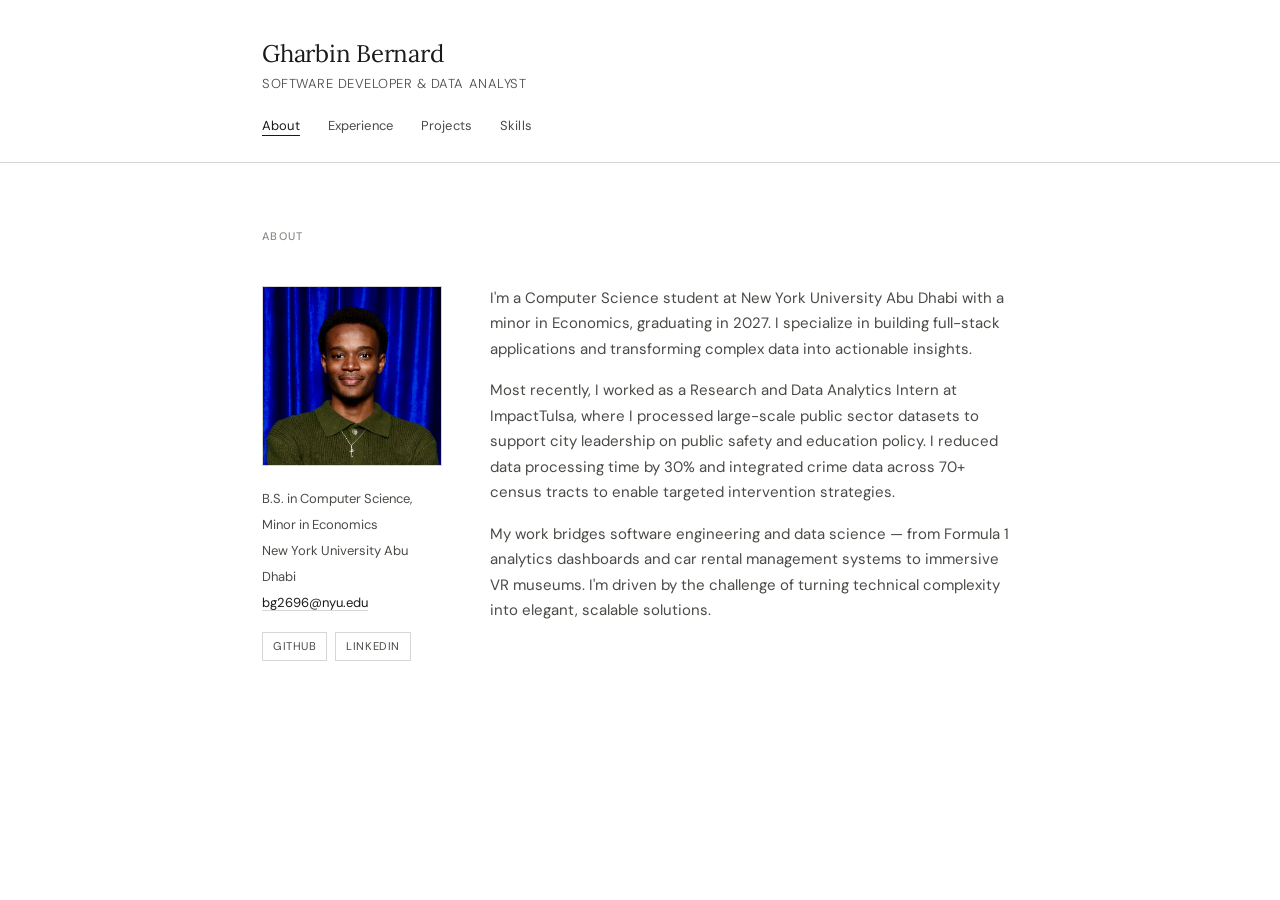
==== commit 421de3a7: "Redesign portfolio with new minimal template" ====
--- a/index.html
+++ b/index.html
@@ -1,316 +1,78 @@
 <!DOCTYPE html>
 <html lang="en">
 <head>
-    <meta charset="UTF-8">
-    <meta name="viewport" content="width=device-width, initial-scale=1.0">
-    <title>Gharbin Bernard - Software Developer & Data Analyst</title>
-    <link rel="stylesheet" href="styles.css">
-    <link href="https://fonts.googleapis.com/css2?family=Inter:wght@300;400;500;600;700;800&display=swap" rel="stylesheet">
-    <link href="https://fonts.googleapis.com/css2?family=JetBrains+Mono:wght@400;500;600&display=swap" rel="stylesheet">
-    <link rel="stylesheet" href="https://cdnjs.cloudflare.com/ajax/libs/font-awesome/6.4.0/css/all.min.css">
+<meta charset="UTF-8">
+<meta name="viewport" content="width=device-width, initial-scale=1.0">
+<title>Gharbin Bernard — Computer Science &amp; Economics, NYUAD</title>
+<link href="https://fonts.googleapis.com/css2?family=Lora:ital,wght@0,400;0,500;1,400&family=DM+Sans:wght@300;400;500&display=swap" rel="stylesheet">
+<link rel="stylesheet" href="styles.css">
 </head>
 <body>
-    <!-- Minimal Navigation -->
-    <nav class="nav">
-        <div class="nav-brand">
-            <img src="images/profile.jpeg" alt="Gharbin Bernard" class="brand-image">
-            <div class="brand-info">
-                <span class="brand-text">Gharbin Bernard</span>
-                <span class="brand-subtitle">Software Developer & Data Analyst</span>
-            </div>
+
+<header class="site-header">
+  <div class="site-header-inner">
+    <div>
+      <div class="site-title">Gharbin Bernard</div>
+      <div class="site-subtitle">Software Developer &amp; Data Analyst</div>
+    </div>
+    <nav>
+      <ul class="site-nav">
+        <li><a href="index.html" class="active">About</a></li>
+        <li><a href="experience.html">Experience</a></li>
+        <li><a href="projects.html">Projects</a></li>
+        <li><a href="skills.html">Skills</a></li>
+      </ul>
+    </nav>
+  </div>
+</header>
+
+<main class="page">
+
+  <section class="section" id="about">
+    <p class="section-label">About</p>
+    <div class="about-grid">
+
+      <div>
+        <div class="photo-wrap">
+          <img src="images/profile.jpeg" alt="Gharbin Bernard">
         </div>
-        <div class="nav-links">
-            <a href="#about">About</a>
-            <a href="#experience">Experience</a>
-            <a href="#skills">Skills</a>
-            <a href="#work">Work</a>
-            <a href="#contact">Contact</a>
+
+        <div class="contact-block">
+          B.S. in Computer Science, Minor in Economics<br>
+          New York University Abu Dhabi<br>
+          <a href="mailto:bg2696@nyu.edu">bg2696@nyu.edu</a>
         </div>
-    </nav>
 
-    <main>
-        <!-- Hero Section -->
-        <section class="hero" id="home">
-        <div class="hero-content">
-            <div class="hero-text">
-                <h1 class="hero-title">
-                    I'm <span class="highlight">Gharbin</span>, a developer building 
-                    <span class="typewriter" data-words="data-driven applications,full-stack applications, analytics platforms"></span> 
-                  
-                </h1>
-                <div class="hero-arrow">
-                    <svg width="24" height="40" viewBox="0 0 24 40">
-                        <path d="M12 0L12 35M5 28L12 35L19 28" stroke="currentColor" stroke-width="2" fill="none"/>
-                    </svg>
-                </div>
-            </div>
+        <div class="links-row">
+          <a class="link-pill" href="https://github.com/GharbinBern" target="_blank">GitHub</a>
+          <a class="link-pill" href="https://linkedin.com/in/bernard-gharbin" target="_blank">LinkedIn</a>
         </div>
-        </section>
+      </div>
 
-        <!-- About Section -->
-        <section class="section" id="about">
-            <div class="container">
-                <div class="section-content">
-                    <div class="section-text">
-                        <p class="intro-text">
-                            I'm a Computer Science student at New York University Abu Dhabi with a minor in Economics, 
-                            graduating in 2027. I specialize in building full-stack applications and transforming complex data into actionable insights.
-                        </p>
+      <div class="bio">
+        <p>
+          I'm a Computer Science student at New York University Abu Dhabi with a minor in Economics,
+          graduating in 2027. I specialize in building full-stack applications and transforming complex
+          data into actionable insights.
+        </p>
+        <p>
+          Most recently, I worked as a Research and Data Analytics Intern at ImpactTulsa, where I processed
+          large-scale public sector datasets to support city leadership on public safety and education policy.
+          I reduced data processing time by 30% and integrated crime data across 70+ census tracts to enable
+          targeted intervention strategies.
+        </p>
+        <p>
+          My work bridges software engineering and data science — from Formula 1 analytics dashboards and
+          car rental management systems to immersive VR museums. I'm driven by the challenge of turning
+          technical complexity into elegant, scalable solutions.
+        </p>
+      </div>
 
-                        <p class="intro-text">
-                            Most recently, I worked as a Research and Data Analytics Intern at ImpactTulsa, where I processed 
-                            large-scale public sector datasets to support city leadership on public safety and education policy. 
-                            I reduced data processing time by 30% and integrated crime data across 70+ census tracts to enable 
-                            targeted intervention strategies.
-                        </p>
+    </div>
+  </section>
 
-                        <p class="intro-text">
-                            My work bridges software engineering and data science—from Formula 1 analytics dashboards and 
-                            car rental management systems to immersive VR museums. I'm driven by the challenge of turning 
-                            technical complexity into elegant, scalable solutions.
-                        </p>
-                    </div>
-                </div>
-            </div>
-        </section>
+</main>
 
-        <!-- Experience Section -->
-        <section class="section" id="experience">
-            <div class="container">
-                <h2 class="section-title">Experience</h2>
-                
-                <div class="experience-item">
-                    <div class="exp-header">
-                        <h3><a href="https://impacttulsa.org/" target="_blank" class="company-link">ImpactTulsa <i class="fas fa-external-link-alt"></i></a> - Research and Data Analytics Intern</h3>
-                        <span class="exp-period">Sep 2025 - Dec 2025</span>
-                    </div>
-                    <p class="exp-description">
-                        Engineered data pipelines using Python to process large-scale public sector datasets, reducing data processing time
-                        and enabling policy-driven analysis for public safety and K-12 education outcomes. Integrated crime datasets
-                        (homicide, aggravated assault, 911 calls) across 70+ census tracts to support targeted 
-                        intervention strategies. Analyzed arrest patterns using statistical summaries and visualizations, delivering actionable 
-                        insights to city leadership and nonprofit partners.
-                    </p>
-                </div>
 
-                <div class="experience-item">
-                    <div class="exp-header">
-                        <h3><a href="https://www.nyuad-artgallery.org/" target="_blank" class="company-link">NYUAD Art Gallery <i class="fas fa-external-link-alt"></i></a> - Student Assistant</h3>
-                        <span class="exp-period">Mar 2024 - Dec 2024</span>
-                    </div>
-                    <p class="exp-description">
-                        Managed inventory and logistics for two major exhibitions, ensuring 100% material availability for 300+ visitors. 
-                        Maintained and optimized communication systems for 110+ artists and collaborators, improving coordination efficiency. 
-                        Supported curators and artists through event logistics and personalized welcome materials to enhance visitor experience.
-                    </p>
-                </div>
-            </div>
-        </section>
-
-        <!-- Skills Section -->
-        <section class="section" id="skills">
-            <div class="container">
-                <h2 class="section-title">Technical Skills</h2>
-                
-                <div class="skills-grid">
-                    <div class="skill-category">
-                        <h3 class="skill-category-title">Languages</h3>
-                        <div class="skill-tags">
-                            <span class="skill-tag primary">Python</span>
-                            <span class="skill-tag primary">JavaScript</span>
-                            <span class="skill-tag primary">SQL</span>
-                            <span class="skill-tag primary">C++</span>
-                        </div>
-                    </div>
-                    
-                    <div class="skill-category">
-                        <h3 class="skill-category-title">Development & Frameworks</h3>
-                        <div class="skill-tags">
-                            <span class="skill-tag primary">React.js</span>
-                            <span class="skill-tag primary">FastAPI</span>
-                            <span class="skill-tag primary">Node.js</span>
-                            <span class="skill-tag primary">MySQL</span>
-                            <span class="skill-tag primary">SQLite</span>
-                            <span class="skill-tag primary">MongoDB</span>
-                            <span class="skill-tag secondary">Express.js</span>
-                            <span class="skill-tag secondary">TailwindCSS</span>
-                            <span class="skill-tag secondary">Git</span>
-                        </div>
-                    </div>
-                    
-                    <div class="skill-category">
-                        <h3 class="skill-category-title">Data & Analytics</h3>
-                        <div class="skill-tags">
-                            <span class="skill-tag primary">Pandas</span>
-                            <span class="skill-tag primary">NumPy</span>
-                            <span class="skill-tag primary">SQLAlchemy</span>
-                            <span class="skill-tag secondary">FastF1</span>
-                            <span class="skill-tag secondary">ETL Pipelines</span>
-                        </div>
-                    </div>
-                </div>
-            </div>
-        </section>
-
-        <!-- Work Section -->
-        <section class="section" id="work">
-        <div class="container">
-            <h2 class="section-title">Featured Projects</h2>
-            
-            <div class="work-grid">
-                <!-- F1 Analytics Dashboard (NEW) -->
-                <div class="work-item">
-                    <div class="work-image">
-                        <div class="project-preview">
-                            <img src="images/f1_analytics.png" alt="F1 Analytics Dashboard Screenshot" class="project-screenshot f1-screenshot">
-                        </div>
-                    </div>
-                    <div class="work-content">
-                        <div class="work-header">
-                            <h3>F1 ANALYTICS</h3>
-                            <div class="work-links">
-                                <a href="#" class="work-link">
-                                    <!-- <i class="fas fa-external-link-alt"></i> -->
-                                </a>
-                                <a href="https://github.com/GharbinBern/F1-Analytics" class="work-link">
-                                    <i class="fab fa-github"></i>
-                                </a>
-                            </div>
-                        </div>
-                        <span class="work-context">Fall 2026</span>
-                        <p class="work-description">
-                            Built a Formula 1 analytics platform for tracking race weekends, comparing driver performance, 
-                            and analyzing team statistics. Implemented automated ETL pipeline using FastF1 to fetch, transform, and load 
-                            session data into SQLite. Features include season calendar tracking, driver comparison metrics (points, wins, 
-                            podiums, average finishes), race results with grid positions, and pit stop analytics across all teams.
-                        </p>
-                        <div class="work-stack">
-                            <span class="stack-title">Stack:</span>
-                            <div class="stack-tags">
-                                <span class="stack-tag">React 19</span>
-                                <span class="stack-tag">Vite</span>
-                                <span class="stack-tag">FastAPI</span>
-                                <span class="stack-tag">SQLite</span>
-                                <span class="stack-tag">FastF1</span>
-                                <span class="stack-tag">Pandas</span>
-                                <span class="stack-tag">SQLAlchemy</span>
-                            </div>
-                        </div>
-                    </div>
-                </div>
-
-                <!-- Car Rental Management System -->
-                <div class="work-item">
-                    <div class="work-image">
-                        <div class="project-preview">
-                            <img src="images/car_rental.png" alt="Car Rental Management System Screenshot" class="project-screenshot">
-                        </div>
-                    </div>
-                    <div class="work-content">
-                        <div class="work-header">
-                            <h3>CAR RENTAL MANAGEMENT SYSTEM</h3>
-                            <div class="work-links">
-                                <a href="https://car-rental-management-system-teal.vercel.app/" class="work-link">
-                                    <i class="fas fa-external-link-alt"></i>
-                                </a>
-                                <a href="https://github.com/GharbinBern/Car-Rental-Management-System" class="work-link">
-                                    <i class="fab fa-github"></i>
-                                </a>
-                            </div>
-                        </div>
-                        <span class="work-context">Spring 2025 </span>
-                        <p class="work-description">
-                            Built a full-stack car rental platform with MySQL, featuring secure JWT authentication 
-                            and role-based access. Designed optimized relational schema (3NF+) with constraints, views, and stored procedures. 
-                            Created interactive admin dashboards for monitoring rentals, maintenance, and revenue.
-                        </p>
-                        <div class="work-stack">
-                            <span class="stack-title">Stack:</span>
-                            <div class="stack-tags">
-                                <span class="stack-tag">React.js</span>
-                                <span class="stack-tag">FastAPI</span>
-                                <span class="stack-tag">Python</span>
-                                <span class="stack-tag">MySQL</span>
-                                <span class="stack-tag">TailwindCSS</span>
-                            </div>
-                        </div>
-                    </div>
-                </div>
-
-                <!-- VR Museum -->
-                <div class="work-item">
-                    <div class="work-image">
-                        <div class="project-preview">
-                            <img src="images/virtual.png" alt="VR" class="project-screenshot">
-                        </div>
-                    </div>
-                    <div class="work-content">
-                        <div class="work-header">
-                            <h3>IMMERSIVE VR MUSEUM</h3>
-                            <div class="work-links">
-                                <a href="#" class="work-link">
-                                    <!-- <i class="fas fa-external-link-alt"></i> -->
-                                </a>
-                                <a href="https://github.com/GharbinBern/Virtual-Museum" class="work-link">
-                                    <i class="fab fa-github"></i>
-                                </a>
-                            </div>
-                        </div>
-                        <span class="work-context">Fall 2023 / Virtual Reality Project</span>
-                        <p class="work-description">
-                            Developed an immersive VR museum with 20 interactive exhibits featuring 4 famous artworks and 20 historical 
-                            inventions to enhance children's engagement in learning history. Integrated advanced XR interactions using 
-                            Meta Quest 2, including hand tracking and gesture controls for optimal user experience.
-                        </p>
-                        <div class="work-stack">
-                            <span class="stack-title">Stack:</span>
-                            <div class="stack-tags">
-                                <span class="stack-tag">C#</span>
-                                <span class="stack-tag">Unity Hub</span>
-                                <span class="stack-tag">Meta Quest 2</span>
-                                <span class="stack-tag">XR Toolkit</span>
-                                <span class="stack-tag">3D Modeling</span>
-                            </div>
-                        </div>
-                    </div>
-                </div>
-            </div>
-        </div>
-        </section>
-
-    <!-- Contact Section -->
-    <section class="section" id="contact">
-        <div class="container">
-            <div class="contact-content">
-                <h2 class="contact-title">Have an idea? Get in touch!</h2>
-                <div class="contact-links">
-                    <a href="mailto:bg2696@nyu.edu" class="contact-link">
-                        <i class="fas fa-envelope"></i>
-                        <span>bg2696@nyu.edu</span>
-                    </a>
-                    <a href="https://linkedin.com/in/bernard-gharbin" class="contact-link" target="_blank">
-                        <i class="fab fa-linkedin"></i>
-                        <span>linkedin.com/in/bernard</span>
-                    </a>
-                    <a href="https://github.com/GharbinBern" class="contact-link" target="_blank">
-                        <i class="fab fa-github"></i>
-                        <span>github-page</span>
-                    </a>
-                </div>
-            </div>
-        </div>
-    </section>
-    </main>
-
-    <!-- Footer -->
-    <footer class="footer">
-        <div class="container">
-            <div class="footer-content">
-                <p>Made with ❤️  by Gharbin Bernard</p>
-            </div>
-        </div>
-    </footer>
-
-    <script src="script.js"></script>
 </body>
-</html>+</html>
--- a/styles.css
+++ b/styles.css
@@ -1,715 +1,361 @@
-
-* {
-    margin: 0;
-    padding: 0;
-    box-sizing: border-box;
-    -webkit-tap-highlight-color: transparent;
-    -webkit-touch-callout: none;
-    -webkit-user-select: none;
-    -moz-user-select: none;
-    -ms-user-select: none;
-    user-select: none;
-}
-
-*:focus,
-*:focus-visible,
-*:active {
-    outline: none !important;
-    box-shadow: none !important;
-}
-
+*, *::before, *::after { box-sizing: border-box; margin: 0; padding: 0; }
 
 :root {
-    /* Light Theme Colors */
-    --primary-color: #22223b;
-    --secondary-color: #4a4e69;
-    --accent-color: #3b82f6;
-    --accent-hover: #2563eb;
-    --text-primary: #22223b;
-    --text-secondary: #4a4e69;
-    --text-muted: #9a8c98;
-    --background: #f8fafc;
-    --surface: #ffffff;
-    --border: #e0e0e0;
-    --success: #10b981;
-    --golden: #d7c12f;
-
-    /* Typography */
-    --font-mono: 'Courier New', 'Courier', monospace;
-    
-    /* Spacing */
-    --space-sm: 1rem;
-    --space-md: 2rem;
-    --space-lg: 4rem;
-    --space-xl: 6rem;
-    --space-2xl: 8rem;
-    
-    /* Transitions */
-    --transition: all 0.3s cubic-bezier(0.4, 0, 0.2, 1);
-}
-
-html {
-    scroll-behavior: smooth;
-    scroll-snap-type: y mandatory;
-}
+  --ink: #1a1a18;
+  --ink-mid: #4a4a46;
+  --ink-light: #8a8a84;
+  --rule: #d8d6d0;
+  --bg: #ffffff;
+  --accent: #fafaf2;
+  --serif: 'Lora', Georgia, serif;
+  --sans: 'DM Sans', system-ui, sans-serif;
+  --max: 820px;
+}
+
+html { font-size: 16px; scroll-behavior: smooth; }
 
 body {
-    font-family: var(--font-mono);
-    background-color: var(--background);
-    color: var(--text-primary);
-    line-height: 1.7;
-    font-size: 16px;
-    transition: var(--transition);
-    overflow-x: hidden;
-    opacity: 0;
-    animation: pageLoad 0.8s ease-out forwards;
-    min-height: 100vh;
-}
-
-@keyframes pageLoad {
-    to { opacity: 1; }
-}
-
-/* Navigation */
-.nav {
-    position: fixed;
-    top: 0;
-    left: 0;
-    right: 0;
-    background: rgba(54, 63, 136, 0.95);
-    backdrop-filter: blur(10px);
-    border-bottom: 1px solid var(--border);
-    padding: 1rem clamp(1rem, 3vw, 2rem);
-    display: flex;
-    flex-wrap: wrap;
-    justify-content: space-between;
-    align-items: center;
-    gap: 0.85rem 1.25rem;
-    z-index: 1000;
-    transition: var(--transition);
-}
-
-.nav-brand {
-    display: flex;
-    flex-direction: row;
-    align-items: center;
-    gap: 0.85rem;
-    min-width: 0;
-    flex: 1 1 280px;
-}
-
-.brand-image {
-    width: clamp(48px, 6vw, 78px);
-    height: clamp(48px, 6vw, 78px);
-    border-radius: 50%;
-    object-fit: cover;
-    border: 2px solid var(--surface);
-}
-
-.brand-info {
-    display: flex;
-    flex-direction: column;
-}
-
-.brand-text {
-    font-size: clamp(1rem, 2.2vw, 1.5rem);
-    font-weight: 700;
-    color: var(--surface);
-    line-height: 1.2;
-}
-
-.brand-subtitle {
-    font-size: clamp(0.8rem, 1.5vw, 1rem);
-    color: var(--golden);
-    font-weight: 400;
-}
-
-.nav-links {
-    display: flex;
-    gap: 0.45rem;
-    font-size: 1rem;
-    flex-wrap: wrap;
-    justify-content: flex-end;
-    align-items: center;
-    flex: 1 1 420px;
-    min-width: 0;
-}
-
-.nav-links a {
-    color: var(--golden);
-    text-decoration: none;
-    font-weight: 500;
-    transition: var(--transition);
-    position: relative;
-    display: inline-flex;
-    align-items: center;
-    justify-content: center;
-    padding: 0.4rem 0.75rem;
-    border-radius: 999px;
-    line-height: 1;
-}
-
-.nav-links a:hover {
-    color: var(--golden);
-    background: rgba(255, 255, 255, 0.08);
-}
-
-.nav-links a::after {
-    content: '';
-    position: absolute;
-    bottom: -4px;
-    left: 0;
-    width: 0;
-    height: 2px;
-    background: var(--golden);
-    transition: width 0.3s cubic-bezier(0.25, 0.46, 0.45, 0.94);
-    border-radius: 1px;
-}
-
-.nav-links a:hover::after,
-.nav-links a.active::after {
-    width: 100%;
-}
-
-.nav-links a.active {
-    color: var(--golden);
-    background: rgba(255, 255, 255, 0.12);
-}
-
-/* Layout */
-.container {
-    max-width: 1200px;
-    margin: 0 auto;
-    padding: 0 clamp(1rem, 3vw, 2rem);
+  background: var(--bg);
+  color: var(--ink);
+  font-family: var(--sans);
+  font-weight: 400;
+  line-height: 1.7;
+  -webkit-font-smoothing: antialiased;
+}
+
+/* ── Site Header ── */
+.site-header {
+  border-bottom: 1px solid var(--rule);
+  padding: 2.5rem 0 1.5rem;
+  position: sticky;
+  top: 0;
+  background: var(--bg);
+  z-index: 100;
+}
+
+.site-header-inner {
+  max-width: var(--max);
+  margin: 0 auto;
+  padding: 0 2rem;
+  display: flex;
+  flex-direction: column;
+  gap: 1rem;
+}
+
+.site-title {
+  font-family: var(--serif);
+  font-size: 1.5rem;
+  font-weight: 400;
+  letter-spacing: -0.01em;
+  line-height: 1.2;
+}
+
+.site-subtitle {
+  font-size: 0.8125rem;
+  color: var(--ink-mid);
+  font-weight: 300;
+  letter-spacing: 0.04em;
+  text-transform: uppercase;
+  margin-top: 0.25rem;
+}
+
+.site-nav {
+  display: flex;
+  gap: 1.75rem;
+  list-style: none;
+}
+
+.site-nav a {
+  font-size: 0.8125rem;
+  font-weight: 400;
+  color: var(--ink-mid);
+  text-decoration: none;
+  letter-spacing: 0.01em;
+  transition: color 0.15s;
+  position: relative;
+}
+
+.site-nav a::after {
+  content: '';
+  position: absolute;
+  left: 0; bottom: -2px;
+  width: 0; height: 1px;
+  background: var(--ink);
+  transition: width 0.2s;
+}
+
+.site-nav a:hover { color: var(--ink); }
+.site-nav a:hover::after { width: 100%; }
+.site-nav a.active { color: var(--ink); }
+.site-nav a.active::after { width: 100%; }
+
+/* ── Layout ── */
+.page {
+  max-width: var(--max);
+  margin: 0 auto;
+  padding: 0 2rem;
 }
 
 .section {
-    padding: clamp(4rem, 8vw, var(--space-2xl)) 0;
-    min-height: min(100vh, 1000px);
-    display: flex;
-    grid-template-columns: repeat(auto-fit, minmax(250px, 1fr));
-    align-items: center;
-    scroll-snap-align: start;
-    scroll-snap-stop: always;
-}
-
-.section:first-of-type {
-    padding-top: calc(var(--space-2xl) + 80px);
-}
-
-/* Hero Section */
-.hero {
-    min-height: 100vh;
-    display: flex;
-    align-items: center;
-    justify-content: center;
-    text-align: center;
-    padding-top: 80px;
-    scroll-snap-align: start;
-    scroll-snap-stop: always;
-}
-
-.hero-content {
-    max-width: 900px;
-}
-
-.hero-title {
-    font-size: clamp(2.5rem, 5vw, 4rem);
-    font-weight: 300;
-    line-height: 1.2;
-    margin-bottom: var(--space-lg);
-    color: var(--text-primary);
-}
-
-.highlight {
-    color: var(--accent-color);
-    font-weight: 600;
-}
-
-.typewriter {
-    color: var(--accent-color);
-    font-weight: 500;
-    border-right: 2px solid var(--accent-color);
-    animation: blink 1s infinite;
-}
-
-@keyframes blink {
-    0%, 50% { border-right-color: var(--accent-color); }
-    51%, 100% { border-right-color: transparent; }
-}
-
-.hero-arrow {
-    margin-top: var(--space-lg);
-    color: var(--text-muted);
-    animation: bounce 2s infinite;
-}
-
-@keyframes bounce {
-    0%, 20%, 50%, 80%, 100% { transform: translateY(0); }
-    40% { transform: translateY(-10px); }
-    60% { transform: translateY(-5px); }
-}
-
-/* Section Styling */
-.section-title {
-    font-size: clamp(2rem, 5vw, 3rem);
-    font-weight: 700;
-    color: var(--text-primary);
-    margin-bottom: var(--space-lg);
-    text-align: center;
-}
-
-.section-content {
-    max-width: 800px;
-    margin: 0 auto;
-    text-align: center;
-}
-
-#about .section-content,
-#about .intro-text {
-    text-align: left;
-}
-
-.intro-text {
-    font-size: clamp(1rem, 2.2vw, 1.3rem);
-    line-height: 1.8;
-    color: var(--text-primary);
-    margin-bottom: var(--space-md);
-}
-
-/* Experience Section */
-.experience-item {
-    margin-bottom: var(--space-lg);
-    padding-bottom: var(--space-md);
-    border-bottom: 1px solid var(--border);
-}
-
-.experience-item:last-child {
-    border-bottom: none;
-}
-
-.exp-header {
-    display: flex;
-    justify-content: space-between;
-    align-items: baseline;
-    margin-bottom: var(--space-sm);
-    flex-wrap: wrap;
-    gap: 1rem;
-}
-
-.exp-header h3 {
-    font-size: clamp(1.05rem, 2.1vw, 1.3rem);
-    font-weight: 600;
-    color: var(--text-primary);
-}
-
-.exp-period {
-    font-family: var(--font-mono);
-    font-size: clamp(0.95rem, 1.8vw, 1.2rem);
-    color: var(--text-muted);
-    font-weight: 500;
-}
-
-.exp-description {
-    color: var(--text-secondary);
-    line-height: 1.7;
-    font-size: clamp(1rem, 2.1vw, 1.3rem);
-}
-
-.company-link {
-    color: var(--accent-color);
-    text-decoration: none;
-    transition: var(--transition);
-    font-weight: 600;
-}
-
-.company-link:hover {
-    color: var(--accent-hover);
-    text-shadow: 0 0 8px rgba(96, 165, 250, 0.3);
-}
-
-.company-link i {
-    font-size: 0.8em;
-    margin-left: 0.5rem;
-    opacity: 0.8;
-    transition: var(--transition);
-    color: var(--success);
-}
-
-.company-link:hover i {
-    opacity: 1;
-    transform: translateX(2px) scale(1.1);
-    color: #059669;
-}
-
-/* Skills Section */
+  padding: 4rem 0;
+  border-bottom: 1px solid var(--rule);
+}
+
+.section:last-child { border-bottom: none; }
+
+.section-label {
+  font-size: 0.6875rem;
+  font-weight: 500;
+  letter-spacing: 0.12em;
+  text-transform: uppercase;
+  color: var(--ink-light);
+  margin-bottom: 2.5rem;
+}
+
+/* ── About ── */
+.about-grid {
+  display: grid;
+  grid-template-columns: 180px 1fr;
+  gap: 3rem;
+  align-items: start;
+}
+
+.photo-wrap {
+  aspect-ratio: 1;
+  border: 1px solid var(--rule);
+  overflow: hidden;
+}
+
+.photo-wrap img {
+  width: 100%;
+  height: 100%;
+  object-fit: cover;
+  display: block;
+}
+
+.contact-block {
+  margin-top: 1.25rem;
+  font-size: 0.8125rem;
+  line-height: 2;
+  color: var(--ink-mid);
+}
+
+.contact-block a {
+  color: var(--ink);
+  text-decoration: underline;
+  text-underline-offset: 3px;
+  text-decoration-thickness: 1px;
+  text-decoration-color: var(--rule);
+  transition: text-decoration-color 0.15s;
+}
+
+.contact-block a:hover { text-decoration-color: var(--ink); }
+
+.links-row {
+  display: flex;
+  flex-wrap: wrap;
+  gap: 0.5rem;
+  margin-top: 1rem;
+}
+
+.link-pill {
+  font-size: 0.7rem;
+  letter-spacing: 0.05em;
+  text-transform: uppercase;
+  border: 1px solid var(--rule);
+  padding: 0.25rem 0.625rem;
+  color: var(--ink-mid);
+  text-decoration: none;
+  transition: border-color 0.15s, color 0.15s;
+}
+
+.link-pill:hover { border-color: var(--ink); color: var(--ink); }
+
+.bio h2 {
+  font-family: var(--serif);
+  font-size: 1.6rem;
+  font-weight: 400;
+  line-height: 1.3;
+  letter-spacing: -0.02em;
+  margin-bottom: 1.25rem;
+}
+
+.bio p {
+  font-size: 0.9375rem;
+  color: var(--ink-mid);
+  max-width: 58ch;
+  margin-bottom: 1rem;
+}
+
+.bio p:last-child { margin-bottom: 0; }
+
+/* ── Projects / Experience list ── */
+.projects-list {
+  display: grid;
+  gap: 0;
+}
+
+.project-item {
+  display: grid;
+  grid-template-columns: 1fr auto;
+  align-items: start;
+  gap: 1.5rem;
+  padding: 1.75rem 0;
+  border-bottom: 1px solid var(--rule);
+  transition: opacity 0.15s;
+}
+
+.project-item:first-child { border-top: 1px solid var(--rule); }
+
+.project-item:hover { opacity: 0.85; }
+
+.project-name {
+  font-family: var(--serif);
+  font-size: 1.05rem;
+  font-weight: 400;
+  margin-bottom: 0.35rem;
+}
+
+.project-name a {
+  color: var(--ink);
+  text-decoration: underline;
+  text-underline-offset: 3px;
+  text-decoration-thickness: 1px;
+  text-decoration-color: var(--rule);
+  transition: text-decoration-color 0.15s;
+}
+
+.project-name a:hover { text-decoration-color: var(--ink); }
+
+.project-desc {
+  font-size: 0.875rem;
+  color: var(--ink-mid);
+  max-width: 55ch;
+  line-height: 1.6;
+}
+
+.project-tags {
+  display: flex;
+  gap: 0.375rem;
+  flex-wrap: wrap;
+  margin-top: 0.75rem;
+}
+
+.tag {
+  font-size: 0.675rem;
+  letter-spacing: 0.05em;
+  text-transform: uppercase;
+  color: var(--ink-light);
+  border: 1px solid var(--rule);
+  padding: 0.2rem 0.5rem;
+}
+
+.project-year {
+  font-size: 0.8125rem;
+  color: var(--ink-light);
+  white-space: nowrap;
+  margin-top: 0.2rem;
+  font-weight: 300;
+}
+
+.project-link {
+  display: inline-block;
+  margin-top: 0.75rem;
+  font-size: 0.8rem;
+  color: var(--ink);
+  text-decoration: underline;
+  text-underline-offset: 3px;
+  text-decoration-thickness: 1px;
+  text-decoration-color: var(--rule);
+  transition: text-decoration-color 0.15s;
+}
+
+.project-link:hover { text-decoration-color: var(--ink); }
+
+/* ── Education ── */
+.edu-list { display: grid; gap: 2rem; }
+
+.edu-item {
+  display: grid;
+  grid-template-columns: 1fr auto;
+  align-items: start;
+  gap: 1rem;
+}
+
+.edu-degree {
+  font-family: var(--serif);
+  font-size: 1.05rem;
+  font-weight: 400;
+  margin-bottom: 0.2rem;
+}
+
+.edu-school {
+  font-size: 0.875rem;
+  color: var(--ink-mid);
+}
+
+.edu-year {
+  font-size: 0.8125rem;
+  color: var(--ink-light);
+  white-space: nowrap;
+  font-weight: 300;
+}
+
 .skills-grid {
-    display: grid;
-    grid-template-columns: repeat(auto-fit, minmax(240px, 1fr));
-    gap: var(--space-lg);
-    margin-top: var(--space-lg);
-}
-
-.skill-category {
-    text-align: left;
-}
-
-.skill-category-title {
-    font-size: 1.3rem;
-    font-weight: 600;
-    color: var(--text-primary);
-    margin-bottom: var(--space-sm);
-    font-family: var(--font-mono);
-}
-
-.skill-tags {
-    display: flex;
-    flex-wrap: wrap;
-    gap: 0.75rem;
-}
-
-.skill-tag {
-    padding: 0.5rem 1rem;
-    border-radius: 6px;
-    font-size: 1.2rem;
-    font-weight: 500;
-    transition: var(--transition);
-    cursor: default;
-    position: relative;
-    overflow: hidden;
-}
-
-.skill-tag::before {
-    content: '';
-    position: absolute;
-    top: 0;
-    left: -100%;
-    width: 100%;
-    height: 100%;
-    background: linear-gradient(90deg, transparent, rgba(255, 255, 255, 0.3), transparent);
-    transition: left 0.5s;
-}
-
-.skill-tag:hover::before {
-    left: 100%;
-}
-
-.skill-tag:hover {
-    transform: translateY(-2px) scale(1.05);
-}
-
-.skill-tag.primary {
-    background: var(--accent-color);
-    color: white;
-}
-
-.skill-tag.secondary {
-    background: var(--surface);
-    color: var(--text-primary);
-    border: 1px solid var(--border);
-}
-
-.skill-tag.learning {
-    background: var(--surface);
-    color: var(--text-muted);
-    border: 1px dashed var(--border);
-}
-
-/* Work Section */
-
-.work-grid {
-    display: grid;
-    gap: 4rem;
-    margin-top: var(--space-md);
-}
-
-.work-item + .work-item {
-    border-top: 1px solid var(--border);
-    padding-top: 2.5rem;
-}
-
-
-.work-item {
-    display: grid;
-    grid-template-columns: 1fr 1fr;
-    gap: 3rem;
-    align-items: start;
-    margin: 0;
-    padding: 0;
-    background: transparent;
-    border-radius: 0;
-    transition: var(--transition);
-    opacity: 0;
-    transform: translateY(24px);
-    box-shadow: none;
-    box-sizing: border-box;
-    font-size: 1rem;
-    text-align: left;
-}
-
-
-.work-item:nth-child(even) .work-image {
-    order: 2;
-}
-
-
-.work-item.animate {
-    opacity: 1;
-    transform: translateY(0);
-}
-
-
-.work-item:hover {
-    transform: translateY(-4px);
-}
-
-.work-image {
-    width: 100%;
-}
-
-
-.project-preview {
-    position: relative;
-    overflow: hidden;
-    border-radius: 12px;
-    border: 1px solid var(--border);
-    background: var(--surface);
-    aspect-ratio: 16 / 10;
-    width: 100%;
-    margin: 0;
-}
-
-
-.project-screenshot {
-    width: 100%;
-    height: 100%;
-    object-fit: cover;
-    object-position: center;
-    border-radius: 0;
-    transition: var(--transition);
-    box-shadow: none;
-    display: block;
-    margin: 0;
-}
-
-.f1-screenshot {
-    object-fit: contain;
-    padding: 0.35rem;
-    background: var(--surface);
-}
-
-
-.project-preview:hover .project-screenshot {
-    transform: scale(1.04);
-}
-
-/* Work Content */
-
-.work-content {
-    text-align: left;
-    display: flex;
-    flex-direction: column;
-    justify-content: flex-start;
-    align-items: flex-start;
-    gap: 1rem;
-    height: auto;
-    min-height: auto;
-    max-height: none;
-    overflow-y: visible;
-    width: 100%;
-    max-width: 100%;
-    padding: 0;
-}
-
-.work-header {
-    display: flex;
-    justify-content: space-between;
-    align-items: center;
-    margin-bottom: 0;
-    gap: 1rem;
-}
-
-.work-header h3 {
-    font-size: clamp(1.2rem, 2.4vw, 1.5rem);
-    font-weight: 700;
-    color: var(--text-primary);
-    line-height: 1.3;
-}
-
-.work-links {
-    display: flex;
-    gap: 1rem;
-    flex-shrink: 0;
-}
-
-.work-link {
-    color: var(--text-secondary);
-    font-size: 1.25rem;
-    transition: var(--transition);
-    text-decoration: none;
-    font-weight: 600;
-}
-
-.work-link:hover {
-    color: var(--accent-color);
-    transform: none;
-}
-
-.work-context {
-    font-size: 0.9rem;
-    color: var(--text-secondary);
-    font-weight: 500;
-    margin-bottom: 0;
-    font-family: var(--font-mono);
-}
-
-.work-description {
-    color: var(--text-secondary);
-    line-height: 1.7;
-    margin-bottom: 0;
-}
-
-.work-stack {
-    display: flex;
-    flex-direction: column;
-    gap: 0.75rem;
-}
-
-.stack-title {
-    font-weight: 600;
-    color: var(--text-primary);
-    font-size: 1rem;
-}
-
-.stack-tags {
-    display: flex;
-    flex-wrap: wrap;
-    gap: 0.5rem;
-}
-
-.stack-tag {
-    padding: 0.4rem 0.9rem;
-    background: var(--surface);
-    color: var(--text-secondary);
-    font-size: 0.85rem;
-    border-radius: 6px;
-    border: 1px solid var(--border);
-    font-family: var(--font-mono);
-    font-weight: 500;
-}
-
-@media (max-width: 1024px) {
-    .work-item {
-        grid-template-columns: 1fr;
-        gap: 2rem;
-    }
-
-    .work-item:nth-child(even) .work-image {
-        order: 0;
-    }
-}
-
-@media (max-width: 768px) {
-    .work-grid {
-        gap: 3rem;
-    }
-
-    .work-item + .work-item {
-        padding-top: 2rem;
-    }
-}
-
-/* Contact Section */
-.contact-content {
-    text-align: center;
-    max-width: 600px;
-    margin: 0 auto;
-}
-
-.contact-title {
-    font-size: clamp(1.7rem, 4.2vw, 2.5rem);
-    font-weight: 300;
-    color: var(--text-primary);
-    margin-bottom: var(--space-lg);
-}
-
-.contact-links {
-    display: flex;
-    flex-direction: column;
-    gap: 1.5rem;
-    align-items: center;
-}
-
-.contact-link {
-    display: flex;
-    align-items: center;
-    justify-content: center;
-    gap: 1rem;
-    color: var(--text-secondary);
-    text-decoration: none;
-    font-size: clamp(0.95rem, 1.9vw, 1.1rem);
-    transition: var(--transition);
-    padding: 1rem;
-    border-radius: 8px;
-    width: min(100%, 560px);
-    flex-wrap: wrap;
-}
-
-.contact-link:hover {
-    color: var(--accent-color);
-    background: var(--surface);
-    transform: translateY(-2px);
-}
-
-.contact-link i {
-    font-size: 1.3rem;
-    width: 24px;
-    text-align: center;
-}
-
-/* Footer */
-.footer {
-    background: var(--surface);
-    border-top: 1px solid var(--border);
-    padding: var(--space-lg) 0;
-    text-align: center;
-    width: 100%;
-}
-
-.footer-content {
-    display: flex;
-    justify-content: space-between;
-    align-items: center;
-    flex-wrap: wrap;
-    gap: 1rem;
-}
-
-.footer-content p {
-    color: var(--text-muted);
-    font-size: 0.9rem;
-}
-
-.footer-links a {
-    color: var(--text-muted);
-    text-decoration: none;
-    font-size: 0.9rem;
-    transition: var(--transition);
-}
-
-.footer-links a:hover {
-    color: var(--accent-color);
-}
-
-
-/* Focus styles for accessibility */
-a:focus,
-button:focus {
-    outline: 2px solid var(--accent-color);
-    outline-offset: 2px;
-}
-
-/* Selection */
-::selection {
-    background: var(--accent-color);
-    color: white;
-}+  display: grid;
+  grid-template-columns: repeat(auto-fill, minmax(200px, 1fr));
+  gap: 1.5rem;
+  margin-top: 2.5rem;
+}
+
+.skill-group-label {
+  font-size: 0.6875rem;
+  font-weight: 500;
+  letter-spacing: 0.1em;
+  text-transform: uppercase;
+  color: var(--ink-light);
+  margin-bottom: 0.6rem;
+}
+
+.skill-items {
+  font-size: 0.875rem;
+  color: var(--ink-mid);
+  line-height: 1.9;
+}
+
+/* ── Footer ── */
+footer {
+  padding: 2rem;
+  text-align: right;
+  font-size: 0.75rem;
+  color: var(--ink-light);
+  font-weight: 300;
+  letter-spacing: 0.02em;
+  max-width: var(--max);
+  margin: 0 auto;
+}
+
+/* ── Responsive ── */
+@media (max-width: 600px) {
+  .about-grid { grid-template-columns: 1fr; gap: 2rem; }
+  .photo-wrap { max-width: 160px; }
+  .project-item { grid-template-columns: 1fr; }
+  .edu-item { grid-template-columns: 1fr; }
+  .site-header-inner { flex-direction: column; align-items: flex-start; }
+}
+
+/* ── Fade-in on load ── */
+@keyframes fadeUp {
+  from { opacity: 0; transform: translateY(10px); }
+  to   { opacity: 1; transform: translateY(0); }
+}
+
+.section {
+  opacity: 0;
+  animation: fadeUp 0.5s ease forwards;
+}
+
+#about      { animation-delay: 0.1s; }
+#experience { animation-delay: 0.2s; }
+#projects   { animation-delay: 0.3s; }
+#education  { animation-delay: 0.4s; }
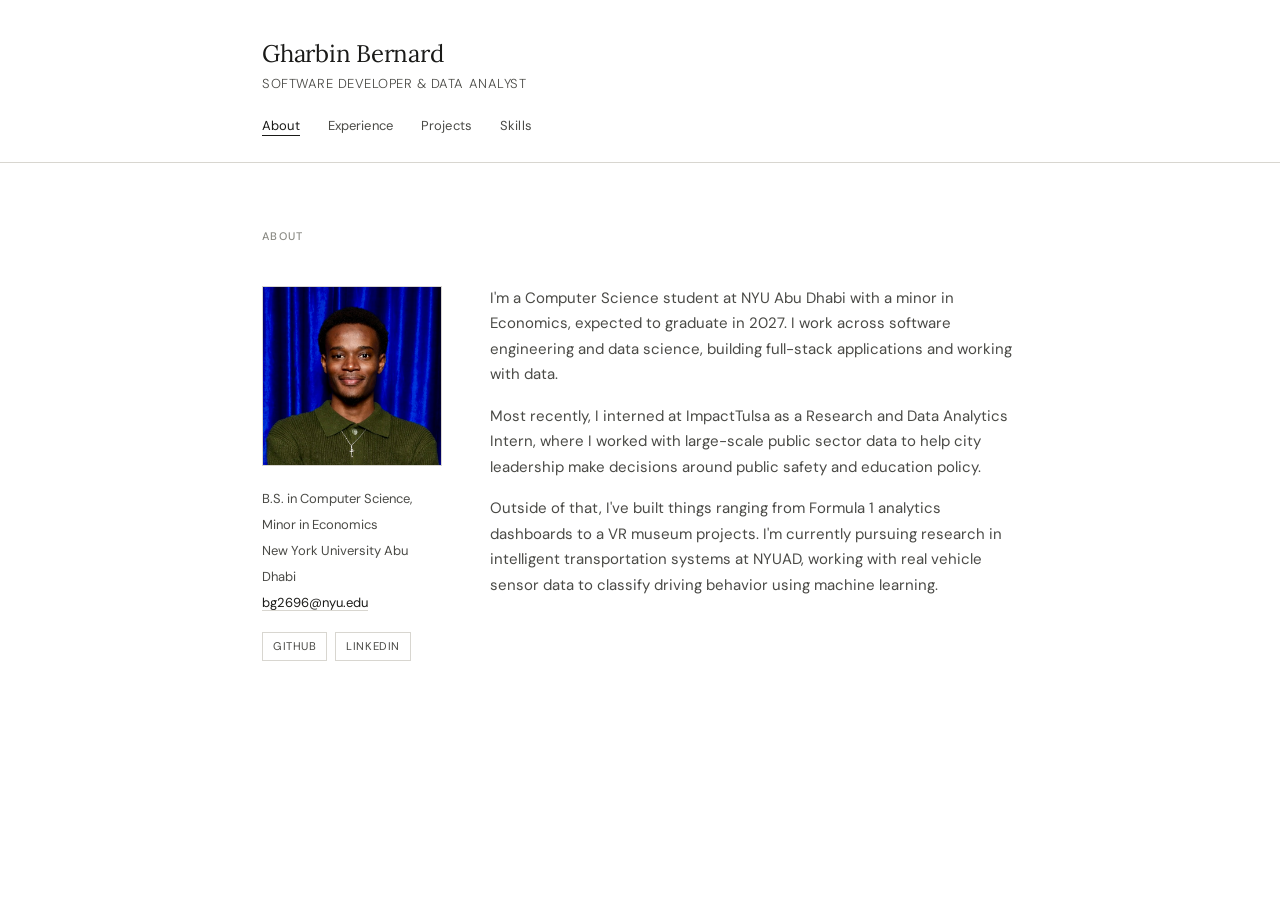
==== commit 2b7c1925: "update about" ====
--- a/index.html
+++ b/index.html
@@ -51,20 +51,18 @@
 
       <div class="bio">
         <p>
-          I'm a Computer Science student at New York University Abu Dhabi with a minor in Economics,
-          graduating in 2027. I specialize in building full-stack applications and transforming complex
-          data into actionable insights.
+         I'm a Computer Science student at NYU Abu Dhabi with a minor in Economics, expected to graduate in 2027. 
+         I work across software engineering and data science, building full-stack applications and working with data.
         </p>
         <p>
-          Most recently, I worked as a Research and Data Analytics Intern at ImpactTulsa, where I processed
-          large-scale public sector datasets to support city leadership on public safety and education policy.
-          I reduced data processing time by 30% and integrated crime data across 70+ census tracts to enable
-          targeted intervention strategies.
+          Most recently, I interned at ImpactTulsa as a Research and Data Analytics Intern, 
+          where I worked with large-scale public sector data to help city leadership make decisions around public safety and education policy.
         </p>
         <p>
-          My work bridges software engineering and data science — from Formula 1 analytics dashboards and
-          car rental management systems to immersive VR museums. I'm driven by the challenge of turning
-          technical complexity into elegant, scalable solutions.
+          Outside of that, I've built things ranging from Formula 1 analytics dashboards to a VR museum
+          projects. 
+          I'm currently pursuing research in intelligent transportation systems at NYUAD, working with real vehicle sensor data to classify driving behavior using machine learning.
+
         </p>
       </div>
 
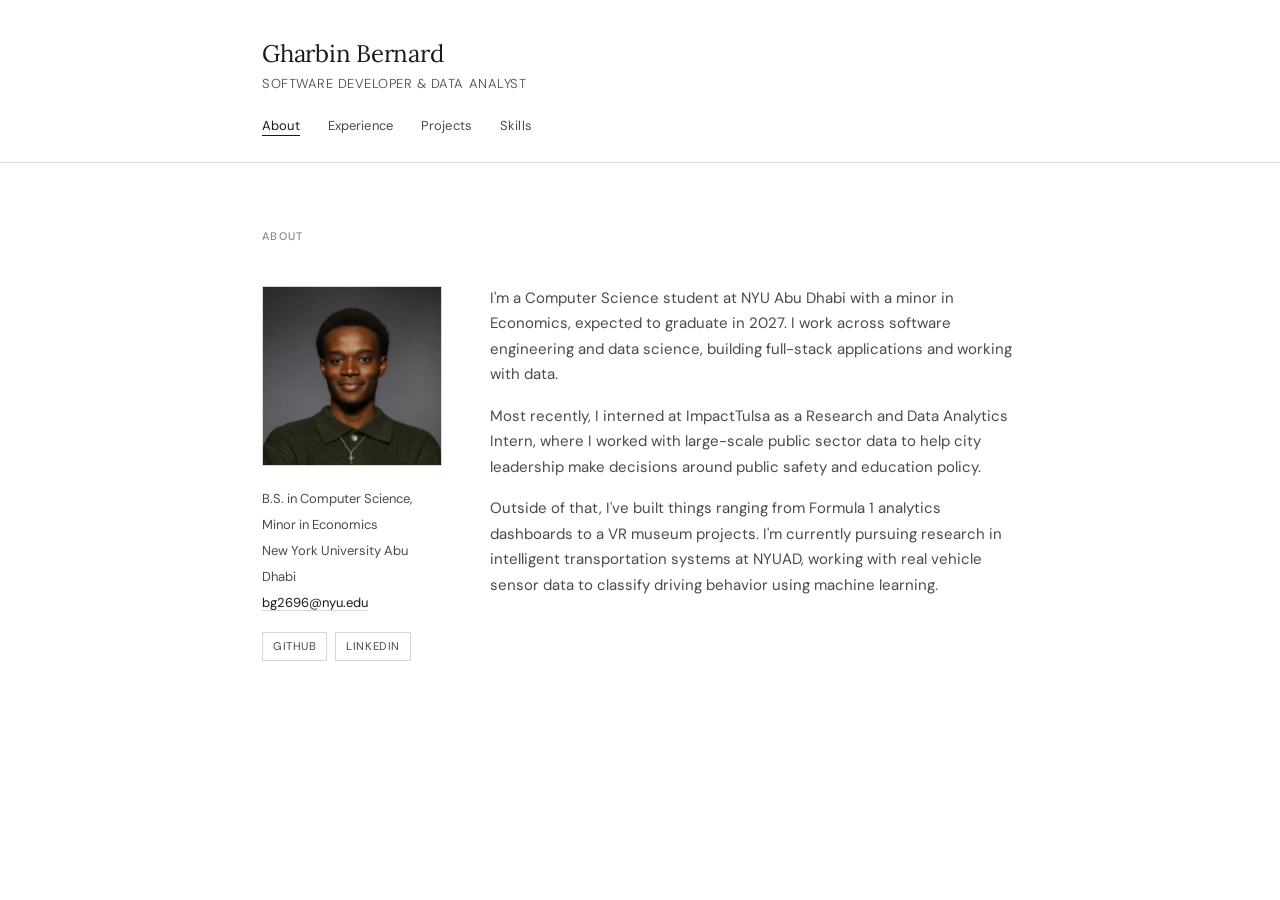
==== commit 295eac57: "update photo" ====
--- a/index.html
+++ b/index.html
@@ -34,7 +34,7 @@
 
       <div>
         <div class="photo-wrap">
-          <img src="images/profile.jpeg" alt="Gharbin Bernard">
+          <img src="images/me.jpeg" alt="Gharbin Bernard">
         </div>
 
         <div class="contact-block">
